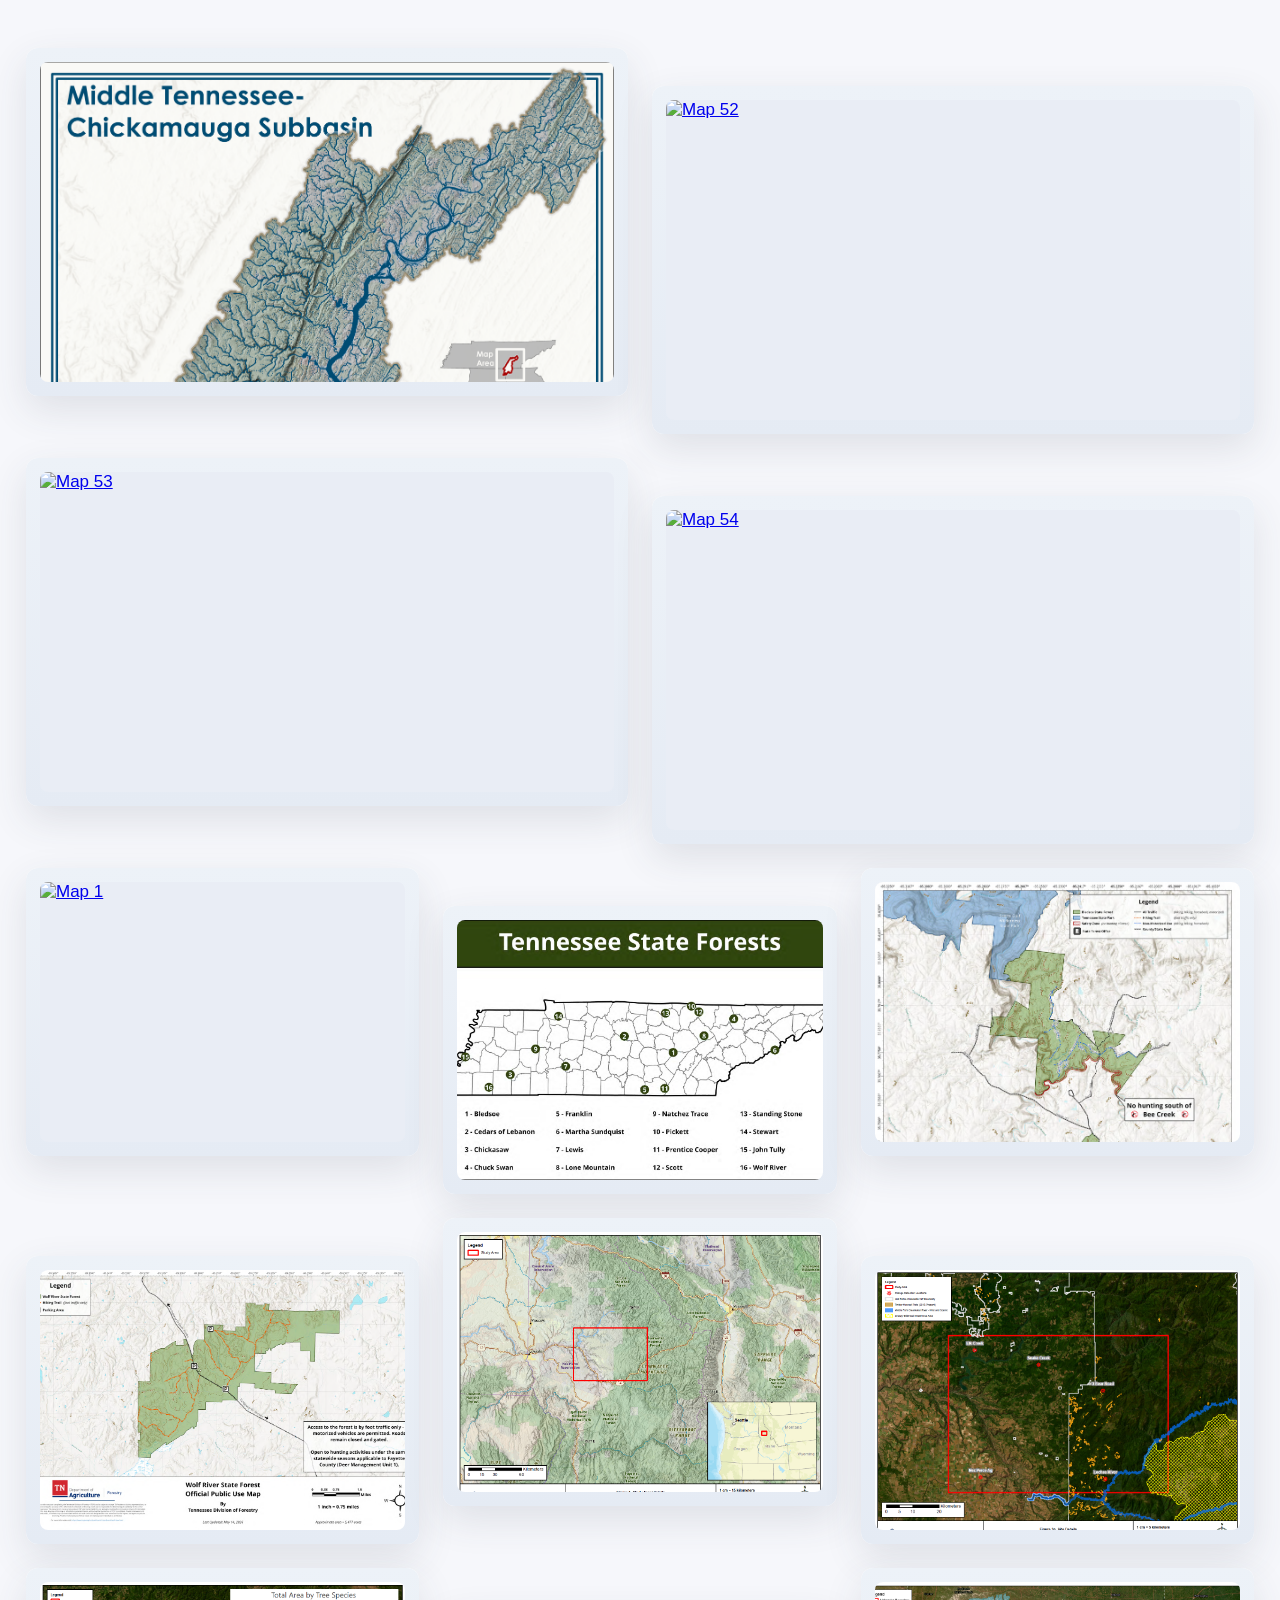
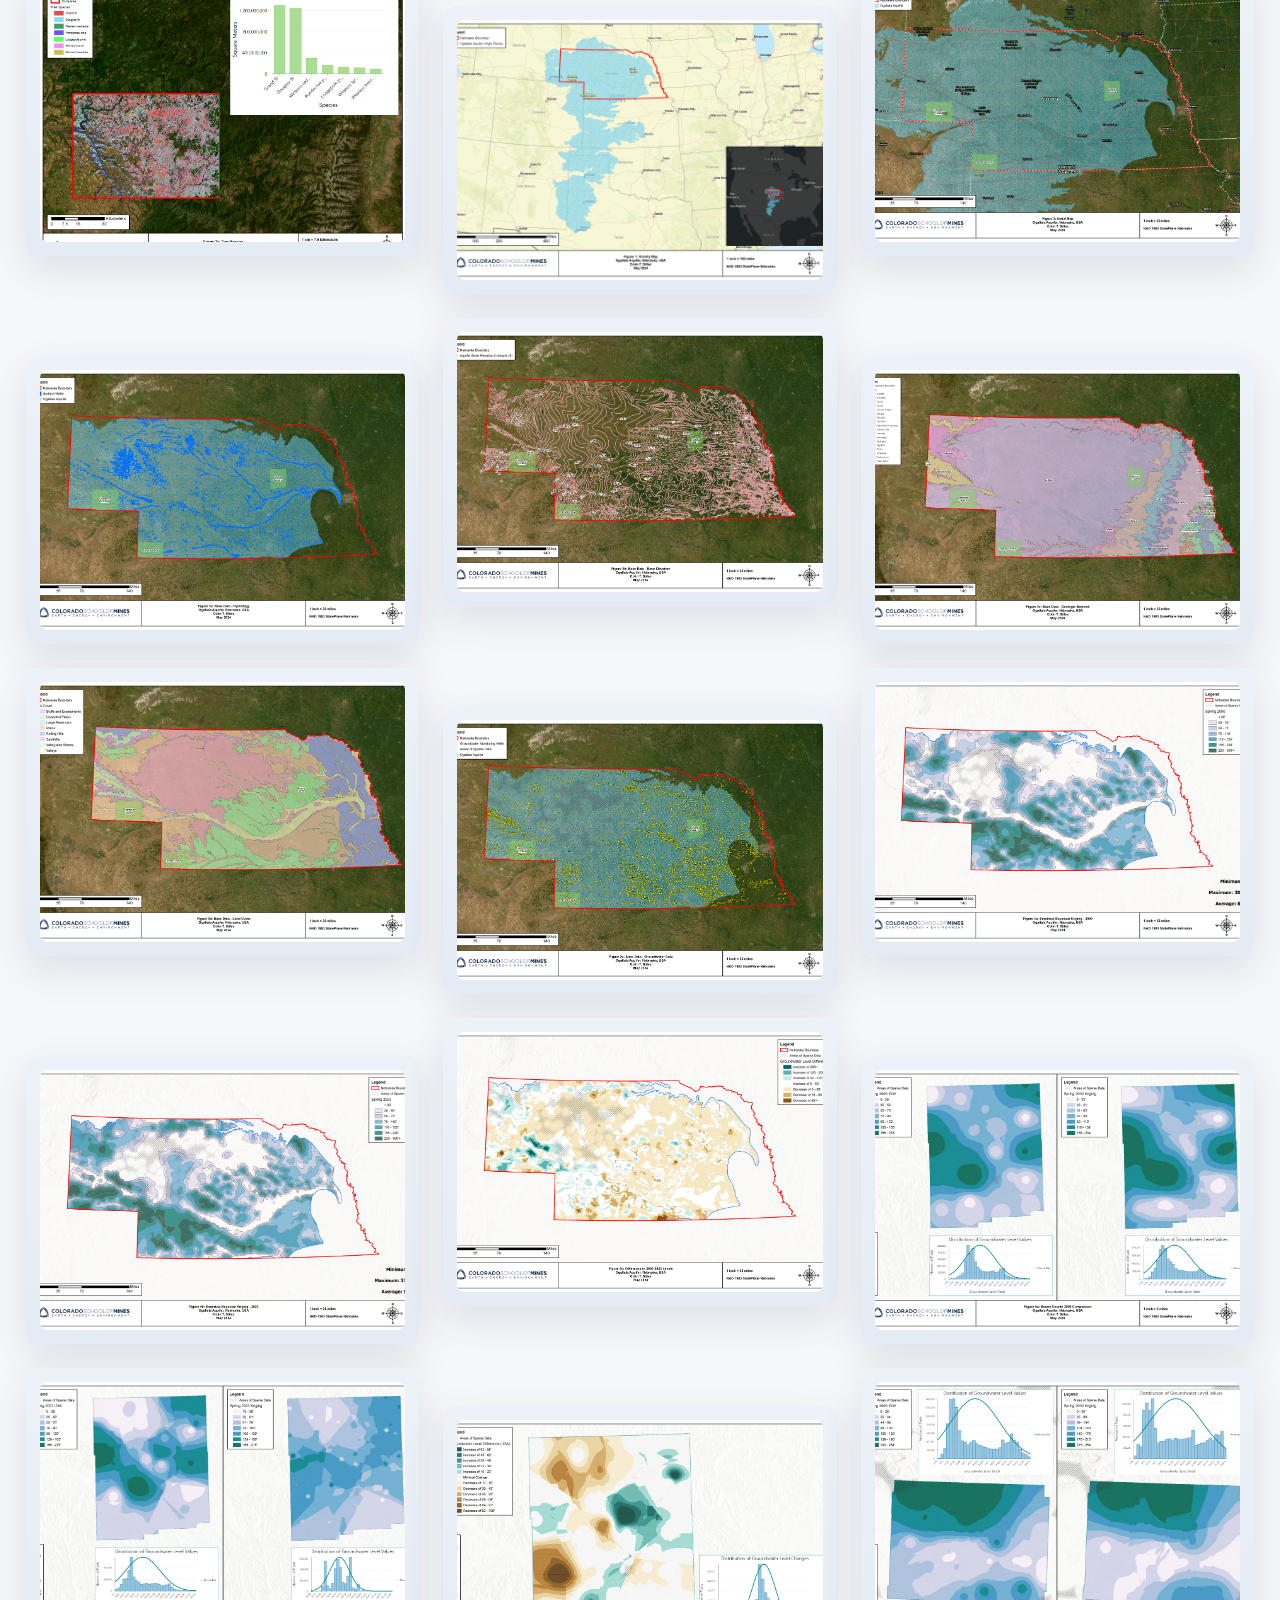
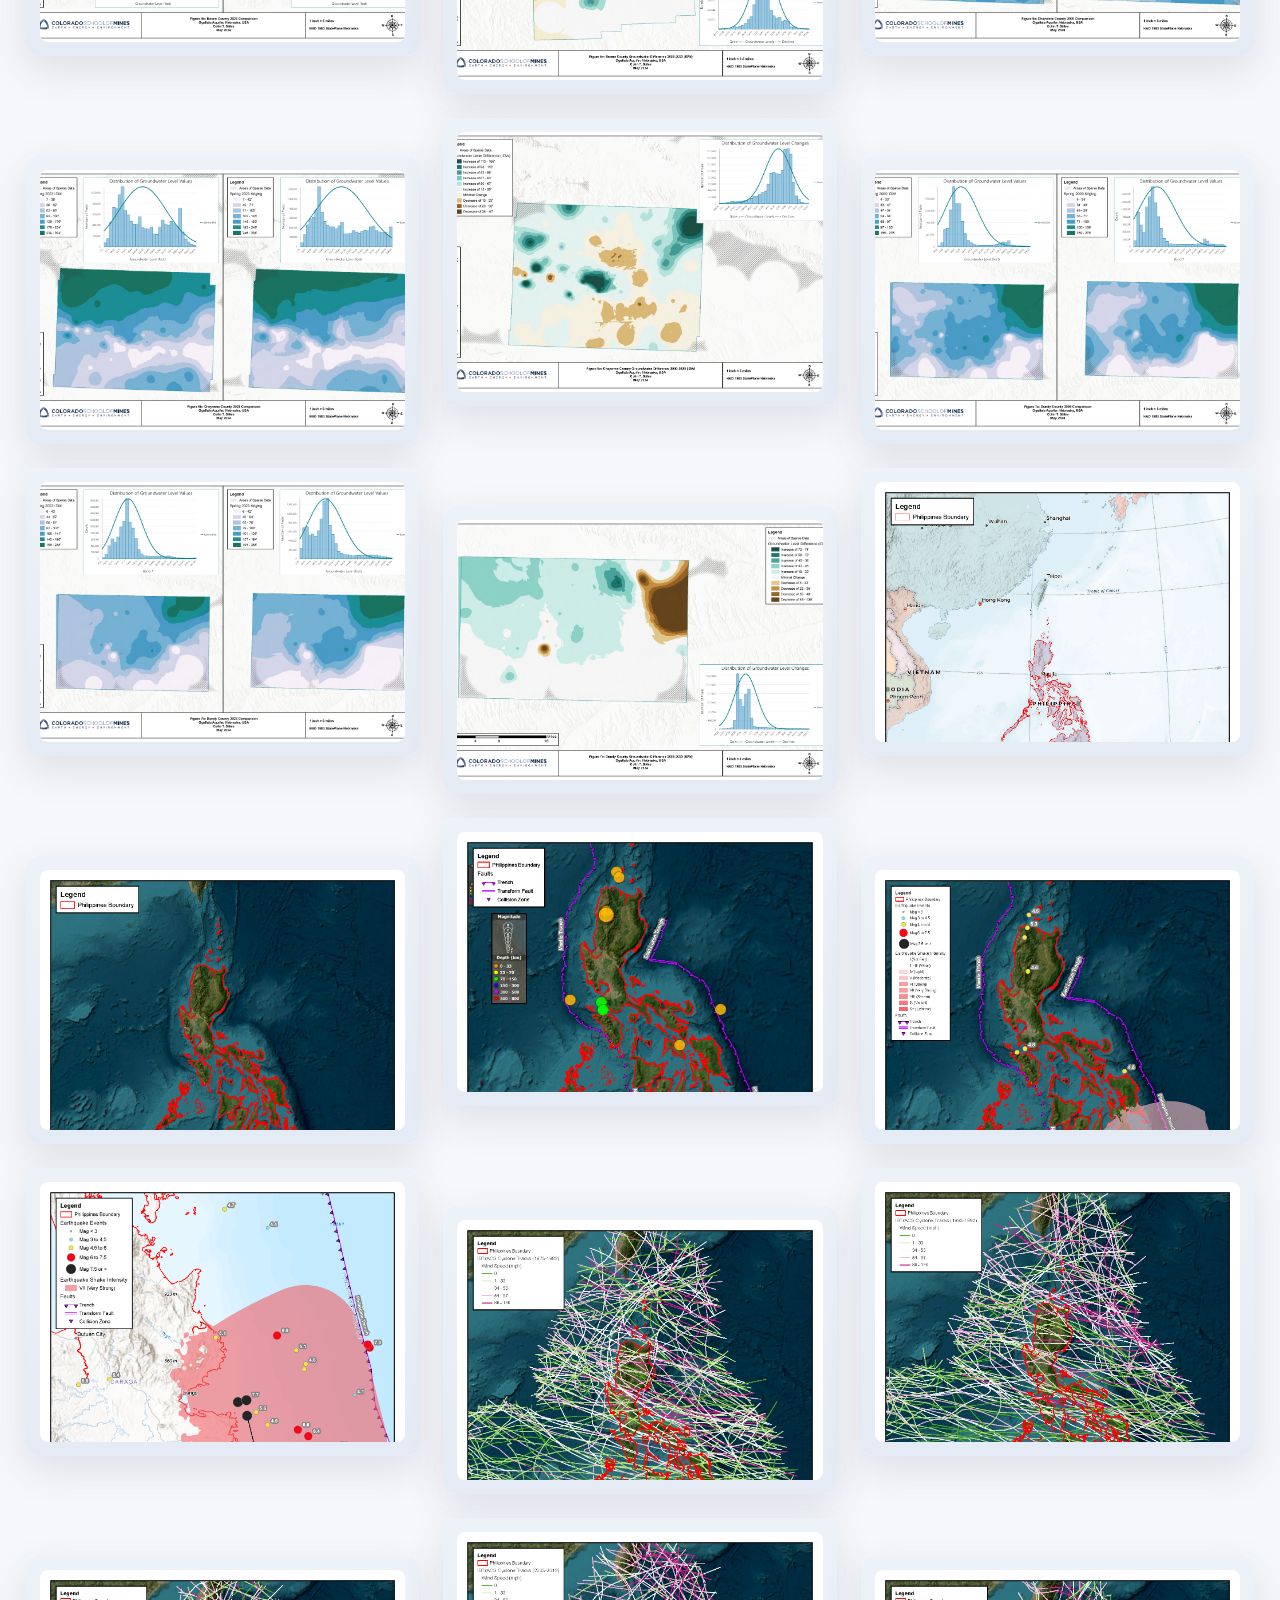
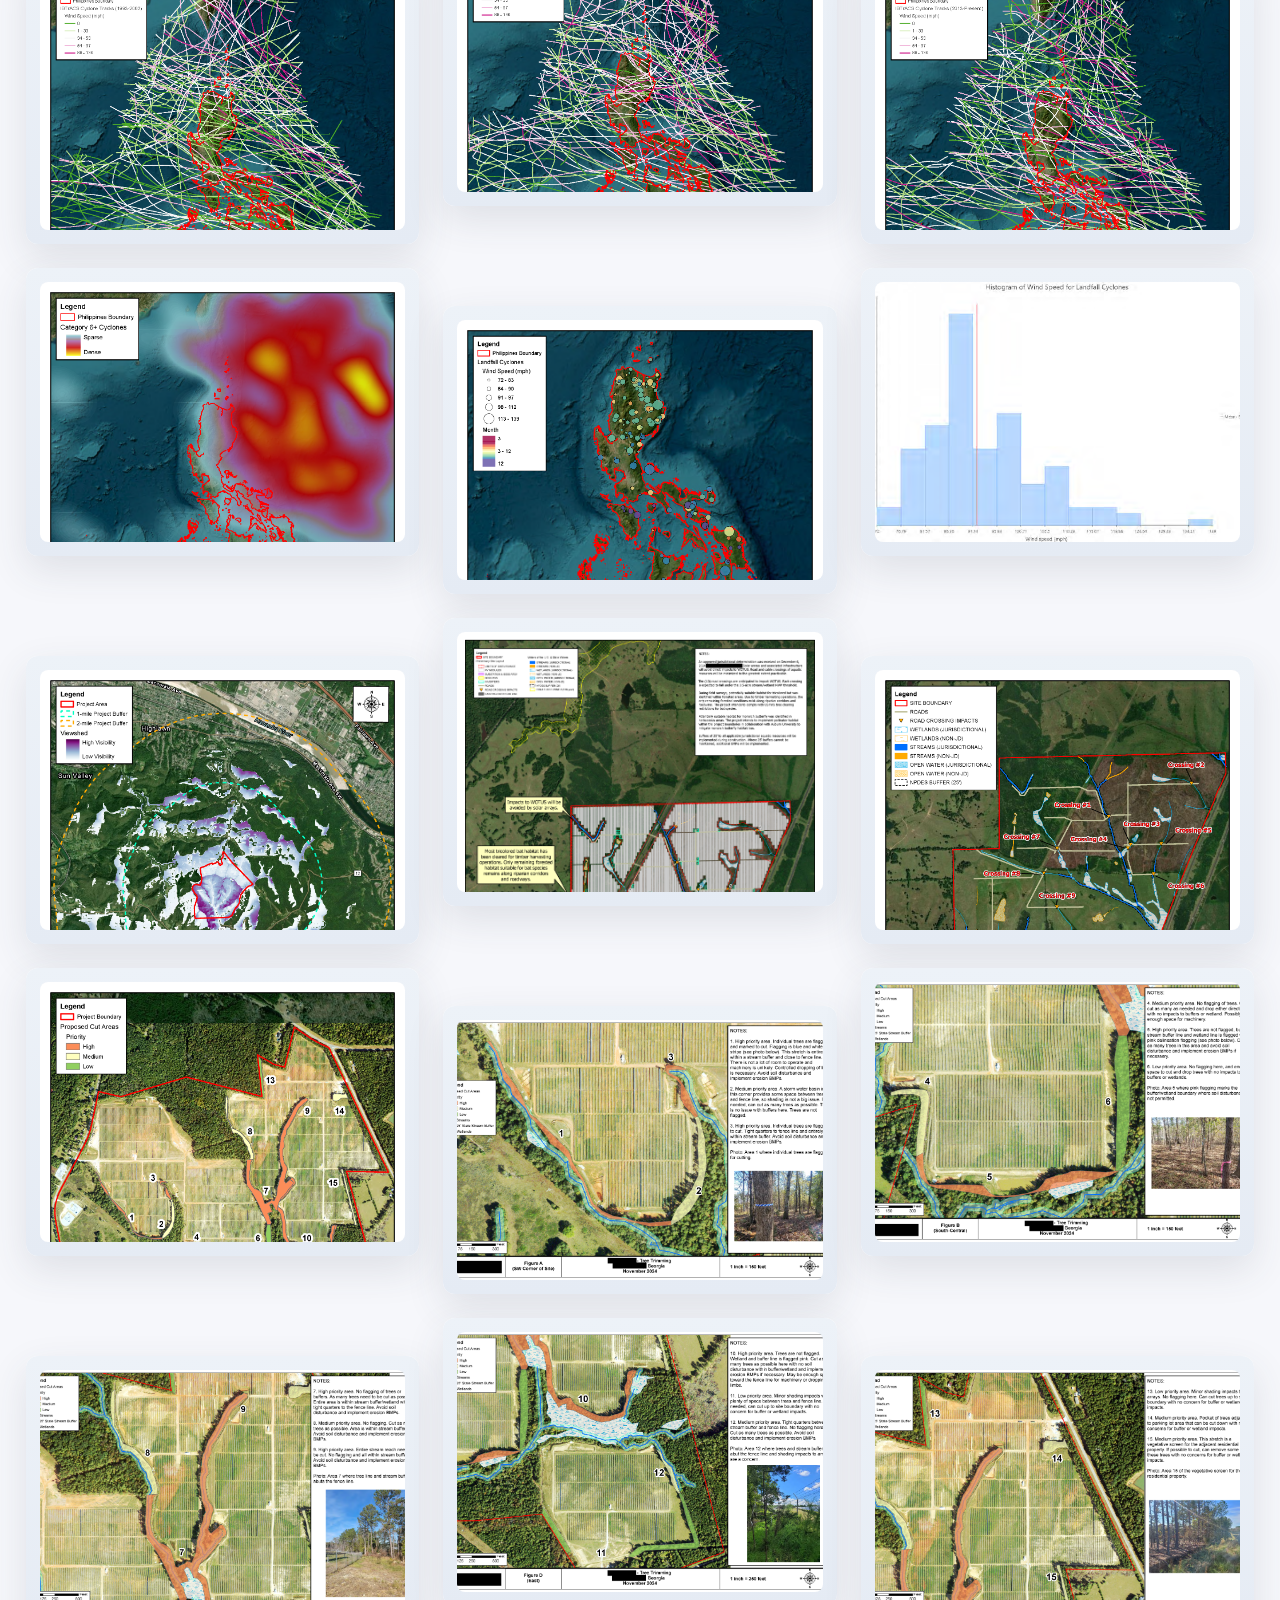
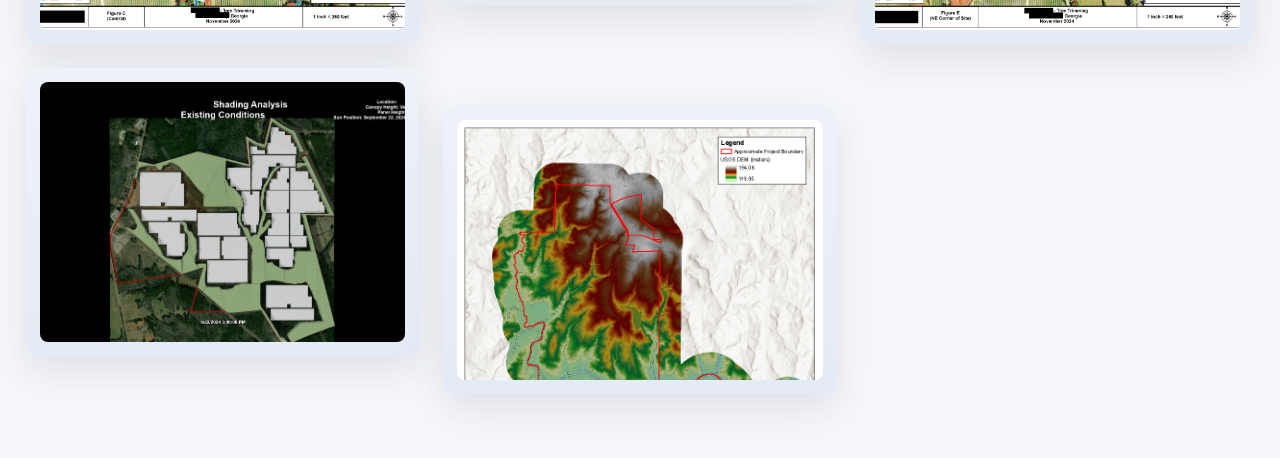
==== map-gallery.html @ 0ba3a95c "Reorganize images folder into subfolders and move documents to docs Group images into maps, projects" ====
<!DOCTYPE html>
<html lang="en">
<head>
    <meta charset="UTF-8">
    <meta name="viewport" content="width=device-width, initial-scale=1.0">
    <title>Map Gallery | Colin Stiles</title>
    <link rel="stylesheet" href="css/bootstrap.min.css">
    <link rel="stylesheet" href="css/styles.css">
    <style>
        body {
            background: #f6f7fb;
            color: #374054;
        }

        .gallery-shell {
            max-width: 1440px;
            margin: 0 auto;
            padding: 40px 18px 56px;
        }

        .gallery-grid {
            display: grid;
            grid-template-columns: repeat(12, minmax(0, 1fr));
            gap: 24px;
            align-items: start;
        }

        .gallery-item {
            grid-column: span 4;
        }

        .gallery-item--wide {
            grid-column: span 6;
        }

        .gallery-item--stagger {
            margin-top: 38px;
        }

        .gallery-card {
            background: #fff;
            border-radius: 12px;
            overflow: hidden;
            box-shadow: 0 14px 38px rgba(55, 64, 84, 0.12);
            transition: transform 0.2s ease, box-shadow 0.2s ease;
        }

        .gallery-card:hover {
            transform: translateY(-4px);
            box-shadow: 0 18px 44px rgba(55, 64, 84, 0.18);
        }

        .gallery-card a {
            display: block;
        }

        .gallery-frame {
            background: linear-gradient(180deg, #edf2f8 0%, #e5ebf4 100%);
            padding: 14px;
        }

        .gallery-frame img {
            display: block;
            width: 100%;
            height: 260px;
            object-fit: cover;
            object-position: center top;
            border-radius: 8px;
            background: #e9edf5;
        }

        .gallery-item--wide .gallery-frame img {
            height: 320px;
        }

        @media (max-width: 1199px) {
            .gallery-item,
            .gallery-item--wide {
                grid-column: span 6;
            }

            .gallery-item--stagger {
                margin-top: 24px;
            }
        }

        @media (max-width: 767px) {
            .gallery-shell {
                padding: 24px 14px 40px;
            }

            .gallery-grid {
                gap: 18px;
            }

            .gallery-item,
            .gallery-item--wide {
                grid-column: span 12;
            }

            .gallery-item--stagger {
                margin-top: 0;
            }

            .gallery-frame img,
            .gallery-item--wide .gallery-frame img {
                height: auto;
            }
        }
    </style>
</head>
<body>
    <main class="gallery-shell">
        <div class="gallery-grid">
            <article class="gallery-item gallery-item--wide">
                <div class="gallery-card">
                    <a href="images/maps/map51.png" target="_blank" rel="noopener noreferrer">
                        <div class="gallery-frame"><img src="images/maps/map51.png" alt="Map 51"></div>
                    </a>
                </div>
            </article>
            <article class="gallery-item gallery-item--wide gallery-item--stagger">
                <div class="gallery-card">
                    <a href="images/maps/map52.png" target="_blank" rel="noopener noreferrer">
                        <div class="gallery-frame"><img src="images/maps/map52.png" alt="Map 52"></div>
                    </a>
                </div>
            </article>
            <article class="gallery-item gallery-item--wide">
                <div class="gallery-card">
                    <a href="images/maps/map53.png" target="_blank" rel="noopener noreferrer">
                        <div class="gallery-frame"><img src="images/maps/map53.png" alt="Map 53"></div>
                    </a>
                </div>
            </article>
            <article class="gallery-item gallery-item--wide gallery-item--stagger">
                <div class="gallery-card">
                    <a href="images/maps/map54.png" target="_blank" rel="noopener noreferrer">
                        <div class="gallery-frame"><img src="images/maps/map54.png" alt="Map 54"></div>
                    </a>
                </div>
            </article>

            <article class="gallery-item">
                <div class="gallery-card"><a href="images/maps/map1.png" target="_blank" rel="noopener noreferrer"><div class="gallery-frame"><img src="images/maps/map1.png" alt="Map 1"></div></a></div>
            </article>
            <article class="gallery-item gallery-item--stagger">
                <div class="gallery-card"><a href="images/maps/map2.png" target="_blank" rel="noopener noreferrer"><div class="gallery-frame"><img src="images/maps/map2.png" alt="Map 2"></div></a></div>
            </article>
            <article class="gallery-item">
                <div class="gallery-card"><a href="images/maps/map3.png" target="_blank" rel="noopener noreferrer"><div class="gallery-frame"><img src="images/maps/map3.png" alt="Map 3"></div></a></div>
            </article>
            <article class="gallery-item gallery-item--stagger">
                <div class="gallery-card"><a href="images/maps/map4.png" target="_blank" rel="noopener noreferrer"><div class="gallery-frame"><img src="images/maps/map4.png" alt="Map 4"></div></a></div>
            </article>
            <article class="gallery-item">
                <div class="gallery-card"><a href="images/maps/map5.png" target="_blank" rel="noopener noreferrer"><div class="gallery-frame"><img src="images/maps/map5.png" alt="Map 5"></div></a></div>
            </article>
            <article class="gallery-item gallery-item--stagger">
                <div class="gallery-card"><a href="images/maps/map6.png" target="_blank" rel="noopener noreferrer"><div class="gallery-frame"><img src="images/maps/map6.png" alt="Map 6"></div></a></div>
            </article>
            <article class="gallery-item">
                <div class="gallery-card"><a href="images/maps/map7.png" target="_blank" rel="noopener noreferrer"><div class="gallery-frame"><img src="images/maps/map7.png" alt="Map 7"></div></a></div>
            </article>
            <article class="gallery-item gallery-item--stagger">
                <div class="gallery-card"><a href="images/maps/map8.png" target="_blank" rel="noopener noreferrer"><div class="gallery-frame"><img src="images/maps/map8.png" alt="Map 8"></div></a></div>
            </article>
            <article class="gallery-item">
                <div class="gallery-card"><a href="images/maps/map9.png" target="_blank" rel="noopener noreferrer"><div class="gallery-frame"><img src="images/maps/map9.png" alt="Map 9"></div></a></div>
            </article>
            <article class="gallery-item gallery-item--stagger">
                <div class="gallery-card"><a href="images/maps/map10.png" target="_blank" rel="noopener noreferrer"><div class="gallery-frame"><img src="images/maps/map10.png" alt="Map 10"></div></a></div>
            </article>
            <article class="gallery-item">
                <div class="gallery-card"><a href="images/maps/map11.png" target="_blank" rel="noopener noreferrer"><div class="gallery-frame"><img src="images/maps/map11.png" alt="Map 11"></div></a></div>
            </article>
            <article class="gallery-item gallery-item--stagger">
                <div class="gallery-card"><a href="images/maps/map12.png" target="_blank" rel="noopener noreferrer"><div class="gallery-frame"><img src="images/maps/map12.png" alt="Map 12"></div></a></div>
            </article>
            <article class="gallery-item">
                <div class="gallery-card"><a href="images/maps/map13.png" target="_blank" rel="noopener noreferrer"><div class="gallery-frame"><img src="images/maps/map13.png" alt="Map 13"></div></a></div>
            </article>
            <article class="gallery-item gallery-item--stagger">
                <div class="gallery-card"><a href="images/maps/map14.png" target="_blank" rel="noopener noreferrer"><div class="gallery-frame"><img src="images/maps/map14.png" alt="Map 14"></div></a></div>
            </article>
            <article class="gallery-item">
                <div class="gallery-card"><a href="images/maps/map15.png" target="_blank" rel="noopener noreferrer"><div class="gallery-frame"><img src="images/maps/map15.png" alt="Map 15"></div></a></div>
            </article>
            <article class="gallery-item gallery-item--stagger">
                <div class="gallery-card"><a href="images/maps/map16.png" target="_blank" rel="noopener noreferrer"><div class="gallery-frame"><img src="images/maps/map16.png" alt="Map 16"></div></a></div>
            </article>
            <article class="gallery-item">
                <div class="gallery-card"><a href="images/maps/map17.png" target="_blank" rel="noopener noreferrer"><div class="gallery-frame"><img src="images/maps/map17.png" alt="Map 17"></div></a></div>
            </article>
            <article class="gallery-item gallery-item--stagger">
                <div class="gallery-card"><a href="images/maps/map18.png" target="_blank" rel="noopener noreferrer"><div class="gallery-frame"><img src="images/maps/map18.png" alt="Map 18"></div></a></div>
            </article>
            <article class="gallery-item">
                <div class="gallery-card"><a href="images/maps/map19.png" target="_blank" rel="noopener noreferrer"><div class="gallery-frame"><img src="images/maps/map19.png" alt="Map 19"></div></a></div>
            </article>
            <article class="gallery-item gallery-item--stagger">
                <div class="gallery-card"><a href="images/maps/map20.png" target="_blank" rel="noopener noreferrer"><div class="gallery-frame"><img src="images/maps/map20.png" alt="Map 20"></div></a></div>
            </article>
            <article class="gallery-item">
                <div class="gallery-card"><a href="images/maps/map21.png" target="_blank" rel="noopener noreferrer"><div class="gallery-frame"><img src="images/maps/map21.png" alt="Map 21"></div></a></div>
            </article>
            <article class="gallery-item gallery-item--stagger">
                <div class="gallery-card"><a href="images/maps/map22.png" target="_blank" rel="noopener noreferrer"><div class="gallery-frame"><img src="images/maps/map22.png" alt="Map 22"></div></a></div>
            </article>
            <article class="gallery-item">
                <div class="gallery-card"><a href="images/maps/map23.png" target="_blank" rel="noopener noreferrer"><div class="gallery-frame"><img src="images/maps/map23.png" alt="Map 23"></div></a></div>
            </article>
            <article class="gallery-item gallery-item--stagger">
                <div class="gallery-card"><a href="images/maps/map24.png" target="_blank" rel="noopener noreferrer"><div class="gallery-frame"><img src="images/maps/map24.png" alt="Map 24"></div></a></div>
            </article>
            <article class="gallery-item">
                <div class="gallery-card"><a href="images/maps/map25.png" target="_blank" rel="noopener noreferrer"><div class="gallery-frame"><img src="images/maps/map25.png" alt="Map 25"></div></a></div>
            </article>
            <article class="gallery-item gallery-item--stagger">
                <div class="gallery-card"><a href="images/maps/map26.png" target="_blank" rel="noopener noreferrer"><div class="gallery-frame"><img src="images/maps/map26.png" alt="Map 26"></div></a></div>
            </article>
            <article class="gallery-item">
                <div class="gallery-card"><a href="images/maps/map27.png" target="_blank" rel="noopener noreferrer"><div class="gallery-frame"><img src="images/maps/map27.png" alt="Map 27"></div></a></div>
            </article>
            <article class="gallery-item gallery-item--stagger">
                <div class="gallery-card"><a href="images/maps/map28.png" target="_blank" rel="noopener noreferrer"><div class="gallery-frame"><img src="images/maps/map28.png" alt="Map 28"></div></a></div>
            </article>
            <article class="gallery-item">
                <div class="gallery-card"><a href="images/maps/map29.png" target="_blank" rel="noopener noreferrer"><div class="gallery-frame"><img src="images/maps/map29.png" alt="Map 29"></div></a></div>
            </article>
            <article class="gallery-item gallery-item--stagger">
                <div class="gallery-card"><a href="images/maps/map30.png" target="_blank" rel="noopener noreferrer"><div class="gallery-frame"><img src="images/maps/map30.png" alt="Map 30"></div></a></div>
            </article>
            <article class="gallery-item">
                <div class="gallery-card"><a href="images/maps/map31.png" target="_blank" rel="noopener noreferrer"><div class="gallery-frame"><img src="images/maps/map31.png" alt="Map 31"></div></a></div>
            </article>
            <article class="gallery-item gallery-item--stagger">
                <div class="gallery-card"><a href="images/maps/map32.png" target="_blank" rel="noopener noreferrer"><div class="gallery-frame"><img src="images/maps/map32.png" alt="Map 32"></div></a></div>
            </article>
            <article class="gallery-item">
                <div class="gallery-card"><a href="images/maps/map33.png" target="_blank" rel="noopener noreferrer"><div class="gallery-frame"><img src="images/maps/map33.png" alt="Map 33"></div></a></div>
            </article>
            <article class="gallery-item gallery-item--stagger">
                <div class="gallery-card"><a href="images/maps/map34.png" target="_blank" rel="noopener noreferrer"><div class="gallery-frame"><img src="images/maps/map34.png" alt="Map 34"></div></a></div>
            </article>
            <article class="gallery-item">
                <div class="gallery-card"><a href="images/maps/map35.png" target="_blank" rel="noopener noreferrer"><div class="gallery-frame"><img src="images/maps/map35.png" alt="Map 35"></div></a></div>
            </article>
            <article class="gallery-item gallery-item--stagger">
                <div class="gallery-card"><a href="images/maps/map36.png" target="_blank" rel="noopener noreferrer"><div class="gallery-frame"><img src="images/maps/map36.png" alt="Map 36"></div></a></div>
            </article>
            <article class="gallery-item">
                <div class="gallery-card"><a href="images/maps/map37.png" target="_blank" rel="noopener noreferrer"><div class="gallery-frame"><img src="images/maps/map37.png" alt="Map 37"></div></a></div>
            </article>
            <article class="gallery-item gallery-item--stagger">
                <div class="gallery-card"><a href="images/maps/map38.png" target="_blank" rel="noopener noreferrer"><div class="gallery-frame"><img src="images/maps/map38.png" alt="Map 38"></div></a></div>
            </article>
            <article class="gallery-item">
                <div class="gallery-card"><a href="images/maps/map39.png" target="_blank" rel="noopener noreferrer"><div class="gallery-frame"><img src="images/maps/map39.png" alt="Map 39"></div></a></div>
            </article>
            <article class="gallery-item gallery-item--stagger">
                <div class="gallery-card"><a href="images/maps/map40.png" target="_blank" rel="noopener noreferrer"><div class="gallery-frame"><img src="images/maps/map40.png" alt="Map 40"></div></a></div>
            </article>
            <article class="gallery-item">
                <div class="gallery-card"><a href="images/maps/map41.png" target="_blank" rel="noopener noreferrer"><div class="gallery-frame"><img src="images/maps/map41.png" alt="Map 41"></div></a></div>
            </article>
            <article class="gallery-item gallery-item--stagger">
                <div class="gallery-card"><a href="images/maps/map42.png" target="_blank" rel="noopener noreferrer"><div class="gallery-frame"><img src="images/maps/map42.png" alt="Map 42"></div></a></div>
            </article>
            <article class="gallery-item">
                <div class="gallery-card"><a href="images/maps/map43.png" target="_blank" rel="noopener noreferrer"><div class="gallery-frame"><img src="images/maps/map43.png" alt="Map 43"></div></a></div>
            </article>
            <article class="gallery-item gallery-item--stagger">
                <div class="gallery-card"><a href="images/maps/map44.png" target="_blank" rel="noopener noreferrer"><div class="gallery-frame"><img src="images/maps/map44.png" alt="Map 44"></div></a></div>
            </article>
            <article class="gallery-item">
                <div class="gallery-card"><a href="images/maps/map45.png" target="_blank" rel="noopener noreferrer"><div class="gallery-frame"><img src="images/maps/map45.png" alt="Map 45"></div></a></div>
            </article>
            <article class="gallery-item gallery-item--stagger">
                <div class="gallery-card"><a href="images/maps/map46.png" target="_blank" rel="noopener noreferrer"><div class="gallery-frame"><img src="images/maps/map46.png" alt="Map 46"></div></a></div>
            </article>
            <article class="gallery-item">
                <div class="gallery-card"><a href="images/maps/map47.png" target="_blank" rel="noopener noreferrer"><div class="gallery-frame"><img src="images/maps/map47.png" alt="Map 47"></div></a></div>
            </article>
            <article class="gallery-item gallery-item--stagger">
                <div class="gallery-card"><a href="images/maps/map48.png" target="_blank" rel="noopener noreferrer"><div class="gallery-frame"><img src="images/maps/map48.png" alt="Map 48"></div></a></div>
            </article>
            <article class="gallery-item">
                <div class="gallery-card"><a href="images/maps/map49.png" target="_blank" rel="noopener noreferrer"><div class="gallery-frame"><img src="images/maps/map49.png" alt="Map 49"></div></a></div>
            </article>
            <article class="gallery-item gallery-item--stagger">
                <div class="gallery-card"><a href="images/maps/map50.png" target="_blank" rel="noopener noreferrer"><div class="gallery-frame"><img src="images/maps/map50.png" alt="Map 50"></div></a></div>
            </article>
        </div>
    </main>

    <script src="js/scripts.js"></script>
</body>
</html>
---- css/styles.css ----
/*!
    Title: GIS Portfolio
    Version: 1.5
    Last Change: 07/010/2026
    Author: Colin T. Stiles
    Repo: https://github.com/colinstiles/cts-portfolio

    Description: This file contains all the styles associated with the page
    that don't come from third party libraries. This file gets compiled using
    Gulp and send to the /css folder which is then loaded on the page.
*/

:root {
    /* Colors */
    --primary-color: #556B2F; /* Dark Olive Green */
    --primary-color-rgb: 85, 107, 47;
    --secondary-color: #8B4513; /* Saddle Brown */
    --text-color-dark: #4B3A26; /* Dark Brown */
    --text-color-light: #F5F5DC; /* Beige */
    --text-color-light-rgb: 245, 245, 220;
    --background-light: #FCFBF4; /* Very Light Cream */
    --background-dark: #EAE7DC; /* Light Tan */
    --background-dark-rgb: 234, 231, 220;
    --border-color: #D2B48C; /* Tan */

    /* Fonts */
    --font-family-base: 'Lato', sans-serif;
    --font-size-base: 17px;
    --font-size-small: 0.9em;
    --font-size-xsmall: 0.8em;
    --font-weight-light: 300;
    --font-weight-normal: 500;
    --font-weight-bold: 900;
}

body {
    font-family: var(--font-family-base);
    font-size: var(--font-size-base);
}

body.active {
    overflow: hidden;
    z-index: -1;
}

.no-js #experience-timeline>div {
    background: var(--background-light);
    padding: 10px;
    margin-bottom: 10px;
    border: 1px solid var(--border-color);
}

.no-js #experience-timeline>div h3 {
    font-size: 1.5em; /* Consider a variable like var(--font-size-h3) */
    font-weight: var(--font-weight-light);
    color: var(--primary-color);
    display: inline-block;
    margin: 0;
}

.no-js #experience-timeline>div h4 {
    font-size: 1.2em; /* Consider a variable like var(--font-size-h4) */
    font-weight: var(--font-weight-light);
    color: var(--primary-color);
    margin: 0 0 15px 0;
}

.no-js #experience-timeline>div p {
    color: var(--text-color-dark);
    font-size: var(--font-size-small);
    margin: 0;
}

.no-js #experience-timeline:before,
.no-js #experience-timeline:after {
    content: none;
}

/*
========================================
Header
========================================
*/

header {
    position: absolute;
    top: 0;
    left: 0;
    right: 0;
    text-align: center;
    z-index: 10;
    animation-name: dropHeader;
    animation-iteration-count: 1;
    animation-timing-function: ease;
    animation-duration: 0.75s;
    background: transparent; /* This is acceptable, but could be a variable if needed */
}

header ul {
    display: inline-block;
    background: rgba(var(--text-color-light-rgb), 0.75);
    text-align: center;
    padding: 10px;
    margin: 0;
    border-bottom-right-radius: 4px;
    border-bottom-left-radius: 4px;
    border-radius: 4px;
}

header .social-link a {
    padding: 10px 12px;
    font-size: 1.2em;
}

header li {
    display: inline-block;
}

header a {
    display: block;
    color: var(--primary-color);
    padding: 10px;
}

header a:hover {
    color: var(--text-color-light);
    text-decoration: none;
    background: var(--primary-color);
    border-radius: 4px;
}

header a:focus {
    color: var(--primary-color);
    text-decoration: none;
}

header.active {
    display: block;
}

header.sticky {
    position: fixed;
    z-index: 999;
}

#menu.active {
    display: block;
}

#mobile-menu-open {
    display: none;
    cursor: pointer;
    position: fixed;
    right: 15px;
    top: 10px;
    color: var(--primary-color);
    font-size: 1.5em;
    z-index: 20;
    padding: 0 7px;
    border-radius: 4px;
    background: var(--background-light);
}

#mobile-menu-close {
    display: none;
    text-align: right;
    width: 100%;
    background: var(--background-light);
    font-size: 1.5em;
    padding-right: 15px;
    padding-top: 10px;
    cursor: pointer;
    color: var(--primary-color);
}

#mobile-menu-close span {
    font-size: 0.5em;
    text-transform: uppercase;
}

#mobile-menu-close i {
    vertical-align: middle;
}

#lead {
    position: relative;
    height: 100vh;
    min-height: 500px;
    max-height: 1080px;
    background: url(../images/site/lead-bg.jpg);
    background-size: cover;
    padding: 15px;
    border-bottom: 1px solid var(--secondary-color);
    overflow: hidden;
}

#lead-content {
    position: absolute;
    z-index: 10;
    top: 50%;
    left: 50%;
    transform: translate(-50%, -50%);
    text-align: center;
}

#lead-content h1,
#lead-content h2 {
    margin: 0;
}

#lead-content h1 {
    color: var(--primary-color);
    font-weight: var(--font-weight-bold);
    font-size: 5em;
    text-transform: uppercase;
    letter-spacing: 0.05em;
    line-height: 0.9em;
    text-shadow:
    -2px -2px 0 var(--text-color-light),
    2px -2px 0 var(--text-color-light),
    -2px 2px 0 var(--text-color-light),
    2px 2px 0 var(--text-color-light);
}

#lead-content h2 {
    color: var(--primary-color);
    font-weight: var(--font-weight-normal);
    font-size: 2.25em;
    margin-bottom: 15px;
    text-shadow:
    -2px -2px 0 var(--text-color-light),
    2px -2px 0 var(--text-color-light),
    -2px 2px 0 var(--text-color-light),
    2px 2px 0 var(--text-color-light);
}

#lead-content .btn-resume {
    display: inline-block;
    padding: 10px 20px;
    margin-top: 20px;
    font-weight: var(--font-weight-bold);
    text-transform: uppercase;
    color: var(--primary-color);
    background: rgba(var(--text-color-light-rgb), 0.75);
    border: 1px solid var(--primary-color);
    border-radius: 4px;
    transition: all 0.3s ease;
}

#lead-content .btn-resume:hover {
    background: var(--primary-color);
    color: var(--text-color-light);
    text-decoration: none;
}

#lead-overlay {
    position: absolute;
    height: 100%;
    width: 100%;
    top: 0;
    right: 0;
    bottom: 0;
    left: 0;
    background: transparent; /* This is acceptable, but could be a variable if needed */
    z-index: 1;
}

#lead-down {
    position: absolute;
    left: 0;
    right: 0;
    width: 100%;
    text-align: center;
    z-index: 10;
    bottom: 15px;
    color: var(--primary-color);
}

#lead-down span {
    cursor: pointer;
    display: block;
    margin: 0 auto;
    width: 35px;
    height: 35px;
    border-radius: 50%;
    border: 3px solid var(--primary-color);
    text-align: center;
}

#lead-down i {
    animation: pulsate 1.5s ease;
    animation-iteration-count: infinite;
    padding-top: 5px;
}

@keyframes dropHeader {
    0% {
        transform: translateY(-100%);
    }

    100% {
        transform: translateY(0);
    }
}

/*
========================================
About
========================================
*/

#about {
    padding: 50px 15px;
    border-bottom: 1px solid var(--secondary-color);
    background: var(--background-light);
}

.about-me-img {
    border-radius: 4px;
    max-width: 300px;
    margin: 20px auto;
    display: block;
    border: 1px solid var(--secondary-color);
}

#about .heading {
    text-align: center;
    width: 100%;
}

@keyframes pulsate {
    0% {
        transform: scale(1, 1);
    }

    50% {
        transform: scale(1.2, 1.2);
    }

    100% {
        transform: scale(1, 1);
    }
}

#about h2 {
    color: var(--primary-color);
}

#about p {
    color: var(--text-color-dark);
    margin: 0;
}

/*
========================================
Experience
========================================
*/

#experience {
    padding: 50px 15px;
    text-align: center;
    background: var(--background-dark);
    border-bottom: 1px solid var(--secondary-color);
    background: var(--background-dark);
    border-bottom: 1px solid var(--secondary-color);
}

#experience h2 {
    color: var(--primary-color);
}

#experience-timeline {
    margin: 30px auto 0 auto;
    position: relative;
    max-width: 1000px;
}

#experience-timeline:before {
    position: absolute;
    content: '';
    top: 0;
    bottom: 0;
    left: 303px;
    right: auto;
    height: 100%;
    width: 3px;
    background: var(--primary-color);
    z-index: 0;
}

#experience-timeline:after {
    position: absolute;
    content: '';
    width: 3px;
    height: 40px;
    background: var(--primary-color);
    background: linear-gradient(to bottom, var(--primary-color), rgba(var(--primary-color-rgb), 0));
    top: 100%;
    left: 303px;
}

.vtimeline-content {
    margin-left: 350px;
    background: var(--background-light);
    border: 1px solid var(--secondary-color);
    padding: 15px;
    border-radius: 3px;
    text-align: left;
}

.vtimeline-content h3 {
    font-size: 1.5em; /* Consider a variable like var(--font-size-h3) */
    font-weight: var(--font-weight-light);
    color: var(--primary-color);
    display: inline-block;
    margin: 0;
}

.vtimeline-content h4 {
    font-size: 1.2em; /* Consider a variable like var(--font-size-h4) */
    font-weight: var(--font-weight-light);
    color: var(--text-color-dark);
    margin: 0 0 15px 0;
}

.vtimeline-content p {
    color: var(--text-color-dark);
    font-size: var(--font-size-small);
    margin: 0;
}

.vtimeline-point {
    position: relative;
    display: block;
    vertical-align: top;
    margin-bottom: 30px;
}

.vtimeline-icon {
    position: relative;
    color: var(--text-color-light);
    width: 50px;
    height: 50px;
    background: var(--primary-color);
    border-radius: 50%;
    float: left;
    z-index: 99;
    margin-left: 280px;
}

.vtimeline-icon i {
    display: block;
    font-size: 2em;
    margin-top: 10px;
}

.vtimeline-date {
    width: 260px;
    text-align: right;
    position: absolute;
    left: 0;
    top: 10px;
    font-weight: var(--font-weight-light);
    color: var(--primary-color);
}

/*
========================================
Education
========================================
*/

#education {
    padding: 50px 15px 20px 15px; /* Consider a variable for section padding */
    border-bottom: 1px solid var(--secondary-color);
    text-align: center;
    background: var(--background-light);
}

#education h2 {
    color: var(--primary-color);
    margin-bottom: 50px;
}

.education-block {
    max-width: 700px;
    margin: 0 auto 30px auto;
    padding: 15px;
    border: 1px solid var(--secondary-color);
    text-align: left;
}

.education-block h3 {
    font-weight: var(--font-weight-normal);
    float: left;
    margin: 0;
    color: var(--primary-color);
}

.education-block span {
    color: var(--text-color-dark);
    float: right;
}

.education-block h4 {
    color: var(--text-color-dark);
    clear: both;
    font-weight: var(--font-weight-normal);
    margin: 0 0 15px 0;
}

.education-block p,
.education-block ul {
    margin: 0;
    color: var(--text-color-dark);
    font-size: var(--font-size-small);
}

.education-block ul {
    padding: 0 0 0 15px;
}

/*
========================================
Projects
========================================
*/

#projects {
    padding: 50px 15px;
    border-bottom: 1px solid var(--secondary-color);
    background: var(--background-dark);
    text-align: center;
}

#projects h2 {
    color: var(--primary-color);
    margin-bottom: 50px;
}

.project-grid {
    display: grid;
    grid-template-columns: repeat(auto-fill, minmax(300px, 1fr));
    gap: 30px;
    margin-top: 20px;
}

.project {
    position: relative;
    overflow: hidden;
    background: var(--background-light);
    border-radius: 4px;
    box-shadow: 0 4px 8px rgba(var(--primary-color-rgb), 0.1);
    transition: transform 0.3s ease, box-shadow 0.3s ease;
}

.project:hover {
    transform: translateY(-5px);
    box-shadow: 0 6px 12px rgba(var(--primary-color-rgb), 0.2);
}

.project-image {
    float: left;
    width: 100%;
    height: 200px;
    overflow: hidden;
}

.project-image img {
    width: 100%;
    height: 100%;
    object-fit: cover;
    display: block;
}

.project-info {
    padding: 15px;
    text-align: left;
    display: flex;
    flex-direction: column;
    justify-content: space-between;
    height: calc(100% - 200px);
}

.project-info h3 {
    font-size: 1.5em; /* Consider a variable like var(--font-size-h3) */
    font-weight: var(--font-weight-light);
    color: var(--primary-color);
    margin: 0 0 15px 0;
}

.project-info p {
    color: var(--text-color-dark);
    margin: 0 0 15px 0; /* Consider a variable for margin-bottom on paragraphs */
    font-size: var(--font-size-small);
}

.project-info a {
    display: inline-block;
    padding: 10px 15px;
    background-color: var(--primary-color);
    color: var(--text-color-light);
    text-decoration: none;
    text-align: center;
    margin-top: auto;
    border-radius: 4px;
    transition: background-color 0.3s ease;
    font-size: var(--font-size-small);
}

.project-info a:hover {
    background-color: var(--background-light);
    color: var(--primary-color);
    border: 1px solid var(--primary-color);
}

.project.gallery {
    width: 100%;
}

.project.gallery .project-info{
    margin: 0;
    padding: 15px;
    height: auto;
}

.project.gallery .gallery-item {
    display: grid;
    grid-template-columns: repeat(auto-fill, minmax(200px, 1fr));
    gap: 10px;
    margin-top: 10px;
}

.project.gallery .gallery-item img {
    width: 100%;
    border-radius: 4px;
    aspect-ratio: 1;
    object-fit: cover;
}

.project.gallery .gallery-item p{
    font-size: var(--font-size-xsmall);
    color: var(--text-color-dark);
    text-align: center;
}

@media (max-width: 768px) {
    .project-image {
        height: 150px;
    }
    .project-info {
        padding: 10px;
        height: auto;
    }
    .project-info h3{
        font-size: 1em;
    }
}

.no-image .project-info {
    position: relative;
    margin: 0;
    padding: 30px 15px;
    transform: none;
}

#more-projects {
    display: none;
}

/*
========================================
Affiliations
========================================
*/

#affiliations {
    padding: 50px 15px;
    text-align: center;
    border-bottom: 1px solid var(--secondary-color);
    background: var(--background-light);
}

#affiliations h2 {
    color: var(--primary-color);
    margin-bottom: 50px;
}

.affiliation-list {
    display: flex;
    flex-wrap: wrap;
    justify-content: center;
    gap: 30px;
    max-width: 1000px;
    margin: 0 auto;
}

.affiliation-item {
    background: var(--text-color-dark);
    border-radius: 4px;
    width: 220px;
    transition: transform 0.3s ease, box-shadow 0.3s ease;
}

.affiliation-item:hover {
    transform: translateY(-5px);
    box-shadow: 0 6px 12px rgba(0, 0, 0, 0.2);
}

.affiliation-item a {
    display: flex;
    flex-direction: column;
    align-items: center;
    padding: 20px;
    text-decoration: none;
    color: var(--text-color-light);
    height: 100%;
    font-weight: var(--font-weight-normal);
    font-size: 1.2em;
}

.affiliation-item img {
    height: 80px;
    margin-bottom: 15px;
    max-width: 100%;
    object-fit: contain;
}

/*
========================================
Skills
========================================
*/

#skills {
    padding: 50px 15px;
    text-align: center;
    background: var(--background-dark);
}

#skills h2 {
    color: var(--primary-color);
    margin-bottom: 50px;
}

#skills ul {
    display: block;
    margin: 0 auto;
    padding: 0; /* Consider a variable for padding on skills list */
    max-width: 800px;
}

#skills li {
    display: inline-block;
    margin: 7px;
    padding: 5px 10px;
    color: var(--primary-color);
    background: var(--background-light);
    list-style: none;
    cursor: default;
    font-size: 1.2em;
}

/*
========================================
Contact
========================================
*/

#contact {
    padding: 50px 15px;
    background: var(--secondary-color);
    text-align: center;
}

#contact h2 {
    margin: 0 0 15px 0; /* Consider a variable for margin-bottom on headings */
    color: var(--text-color-light);
    font-weight: var(--font-weight-normal);
}

#contact p  {
    color: var(--text-color-light);
    margin: 0 0 15px 0; /* Consider a variable for margin-bottom on paragraphs */
    font-size: var(--font-size-normal);
}

#contact a {
    color: var(--text-color-light);
    margin: 0 0 15px 0; /* Consider a variable for margin-bottom on links */
    font-size: var(--font-size-normal);
    font-weight: var(--font-weight-bold);
}

/*
========================================
Optional Section
========================================
*/

.optional-section {
    padding: 50px 15px;
    text-align: center; /* Consider a variable for section padding */
    border-top: 1px solid var(--secondary-color);
}

.optional-section h2 {
    color: var(--primary-color);
}

.optional-section-block {
    max-width: 700px;
    margin: 0 auto 30px auto;
    padding: 15px;
    border: 1px solid var(--secondary-color);
    background: var(--background-light);
    text-align: left;
}

.optional-section-block h3 {
    font-weight: var(--font-weight-normal);
    margin: 0 0 15px 0; /* Consider a variable for margin-bottom on headings */
    color: var(--primary-color);
}

.optional-section-block h4 {
    color: var(--text-color-dark);
    clear: both;
    font-weight: var(--font-weight-normal);
    margin: 0 0 15px 0; /* Consider a variable for margin-bottom on headings */
}

.optional-section-block p,
.optional-section-block ul {
    margin: 0 0 15px 0; /* Consider a variable for margin-bottom on paragraphs */
    color: var(--text-color-dark);
    font-size: var(--font-size-small);
}

.optional-section-block ul {
    padding: 0 0 0 15px;
}

/*
========================================
Footer
========================================
*/

footer {
    padding: 50px 0;
}

.copyright {
    padding-top: 20px;
}

.copyright p {
    margin: 0; /* Consider a variable for margin-bottom on paragraphs */
    color: var(--text-color-dark);
}

#to-top {
    cursor: pointer;
    display: block;
    margin: 15px auto 0 auto;
    width: 35px;
    height: 35px;
    border-radius: 50%;
    border: 3px solid var(--primary-color) !important;
    text-align: center;
}

#to-top i {
    animation: pulsate 1.5s ease;
    animation-iteration-count: infinite;
    color: var(--primary-color);
    padding-bottom: 5px;
}

.social {
    text-align: right;
}

.social ul {
    margin: 5px 0 0 0; /* Consider a variable for margin-top on social icons */
    padding: 2px; /* Consider a variable for padding on social icons */
}

.social li {
    display: inline-block;
    position: relative;
    font-size: 1.25em;
    list-style: none;
    margin: 0 5px;
}

.social .social-label {
    visibility: hidden;
    opacity: 0;
    background-color: var(--text-color-dark);
    color: var(--text-color-light);
    text-align: center;
    border-radius: 4px;
    padding: 5px 8px;
    position: absolute;
    z-index: 1;
    bottom: 140%;
    left: 50%;
    transform: translateX(-50%);
    transition: opacity 0.3s ease, visibility 0.3s ease;
    font-size: 0.8em;
    white-space: nowrap;
}

.social a:hover .social-label {
    visibility: visible;
    opacity: 1;
}

@media only screen and (max-width: 750px) {
    #experience-timeline:before,
    #experience-timeline:after {
        left: 23px;
    }

    .vtimeline-date {
        width: auto;
        text-align: left;
        position: relative;
        margin-bottom: 15px;
        display: block;
        margin-left: 70px;
    }

    .vtimeline-icon {
        margin-left: 0;
    }

    .vtimeline-content {
        margin-left: 70px;
    }
}

@media only screen and (max-width: 992px) {
    #lead {
        height: auto;
        min-height: auto;
        max-height: auto;
        padding: 100px 15px;
    }

    #lead-content {
        position: relative;
        transform: none;
        left: auto;
        top: auto;
    }

    #lead-content h1 {
        font-size: 3em;
    }

    #lead-content h2 {
        font-size: 1.75em;
    }

    #about {
        text-align: center;
    }

    #about p {
        text-align: left;
    }
}

@media only screen and (max-width: 768px) {
    header {
        position: fixed;
        display: none;
        z-index: 999;
        animation: none;
        bottom: 0;
        height: 100%;
    }

    #mobile-menu-open,
    #mobile-menu-close {
        display: block;
    }

    #menu {
        height: 100%;
        overflow-y: auto;
        box-shadow: none;
        border-radius: 0;
        width: 100%;
    }

    #menu li {
        display: block;
        margin-bottom: 10px;
    }

    #lead-content h1 {
        font-size: 2em;
    }

    #lead-content h2 {
        font-size: 1.3em;
    }

    #lead-content a {
        padding: 10px 20px;
    }

    #lead-down {
        display: none;
    }

    .education-block h3,
    .education-block span {
        float: none;
    }

    .project-image {
        display: none;
    }

    .project-info {
        position: relative;
        margin: 0;
        padding: 30px 15px;
        top: auto;
        transform: none;
    }

    footer {
        text-align: center;
    }

    .social {
        text-align: center;
    }
}

@media only screen and (max-width: 480px) {
    #lead-content h1 {
        font-size: 1.5em;
    }

    #lead-content h2 {
        font-size: 1em;
    }

    #lead-content a {
        font-size: 0.9em;
        padding: 5px 10px;
    }
}
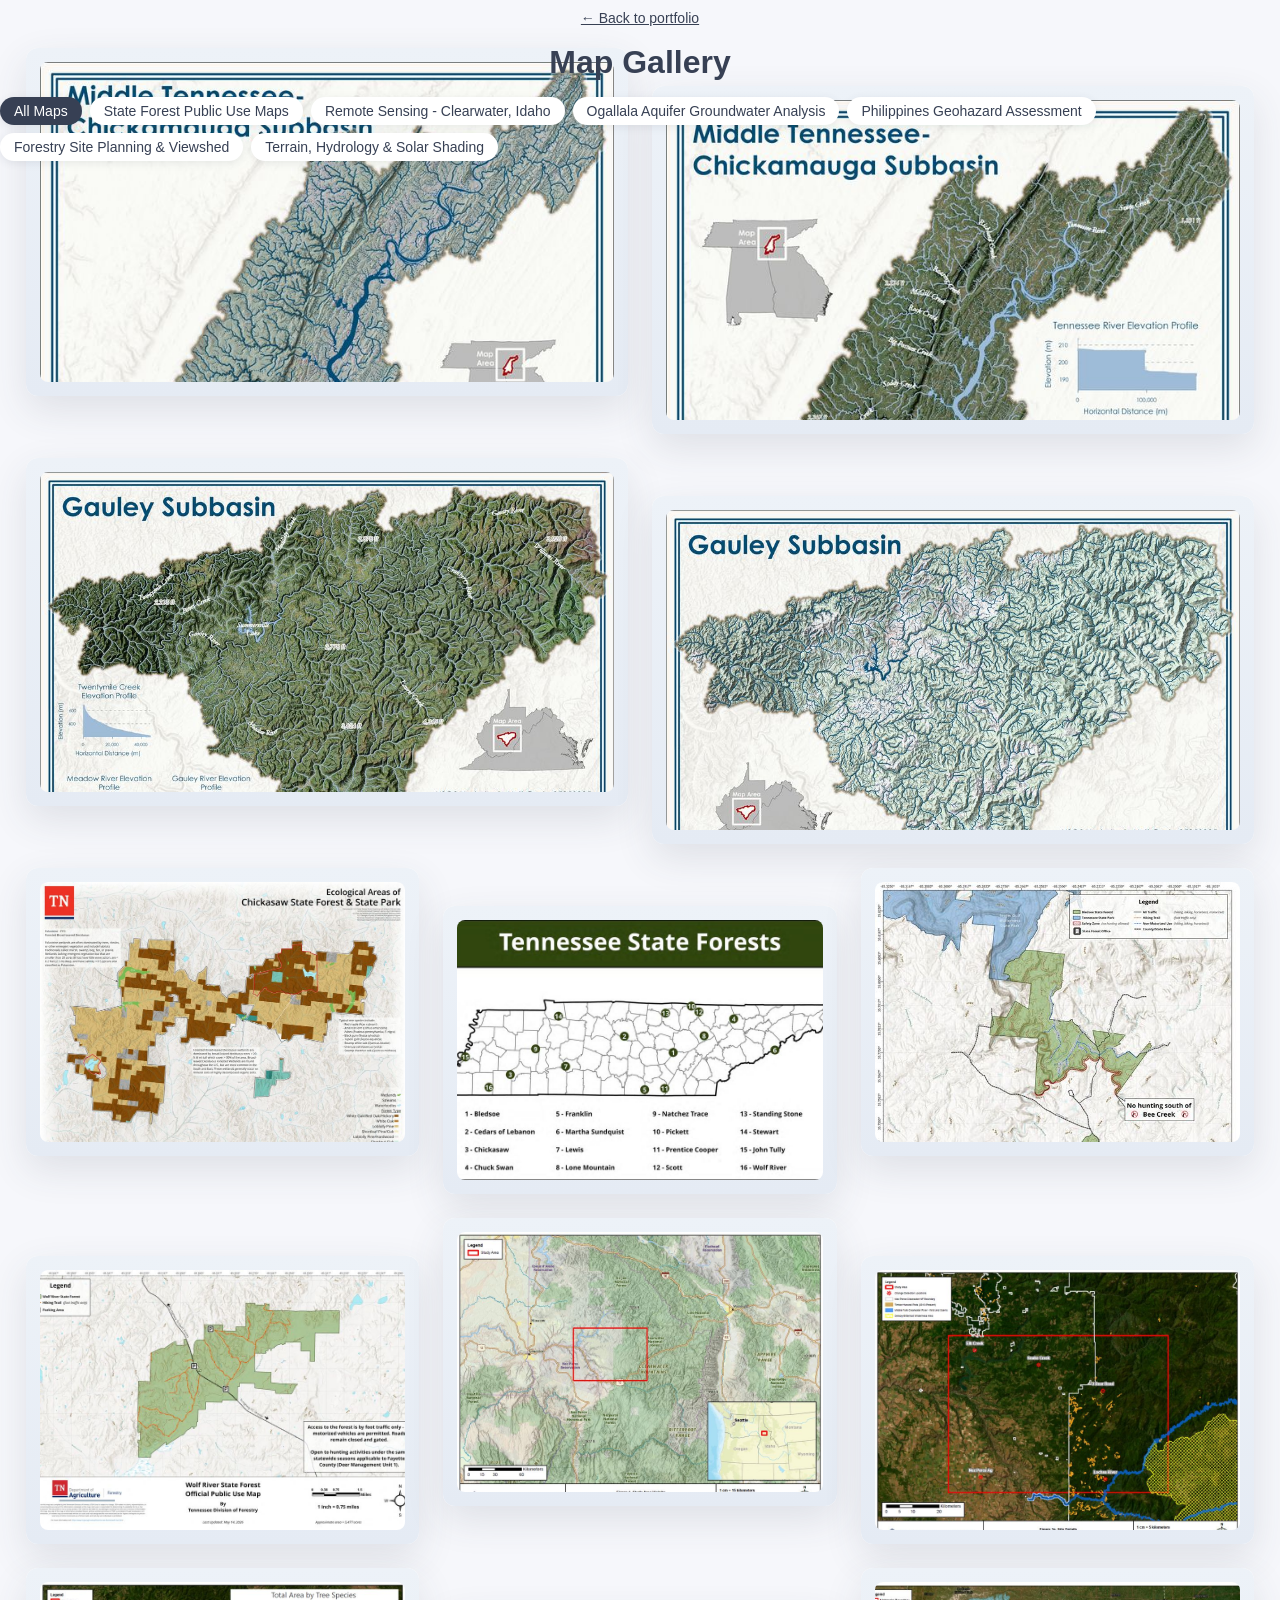
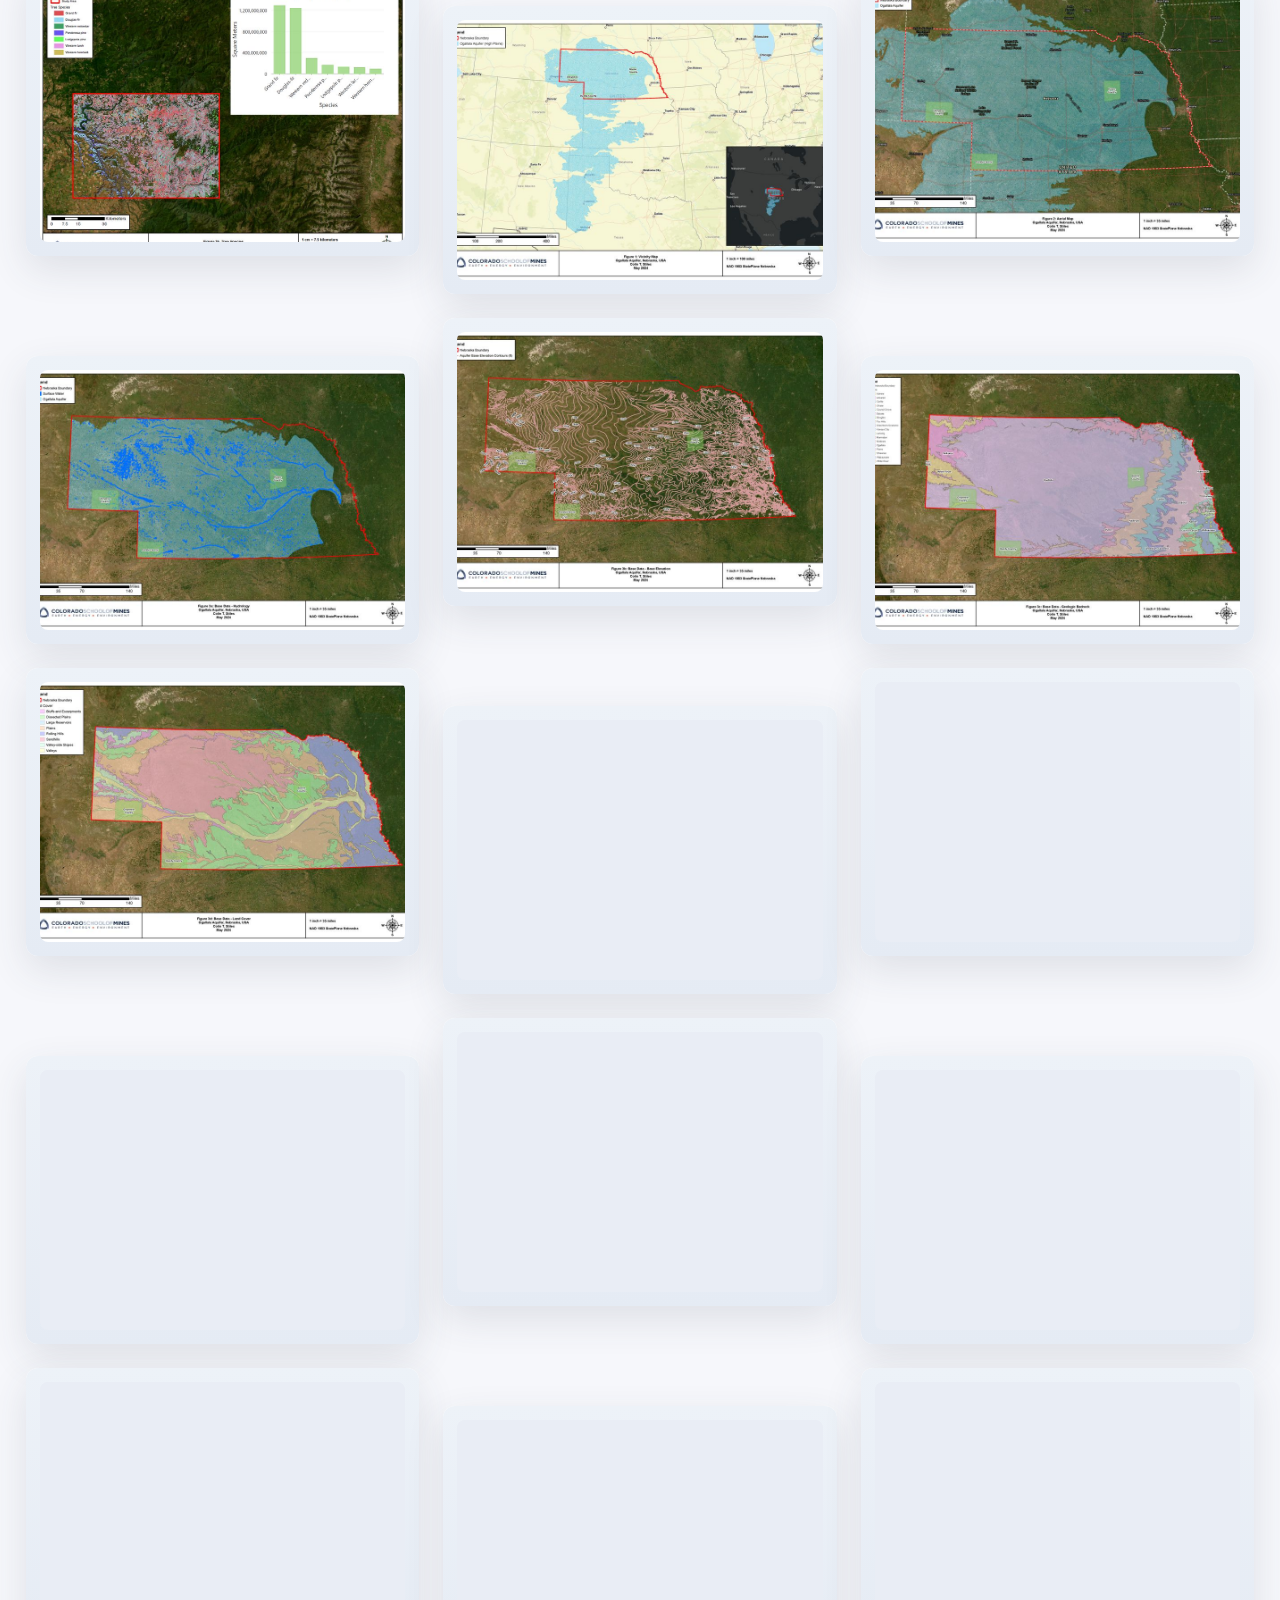
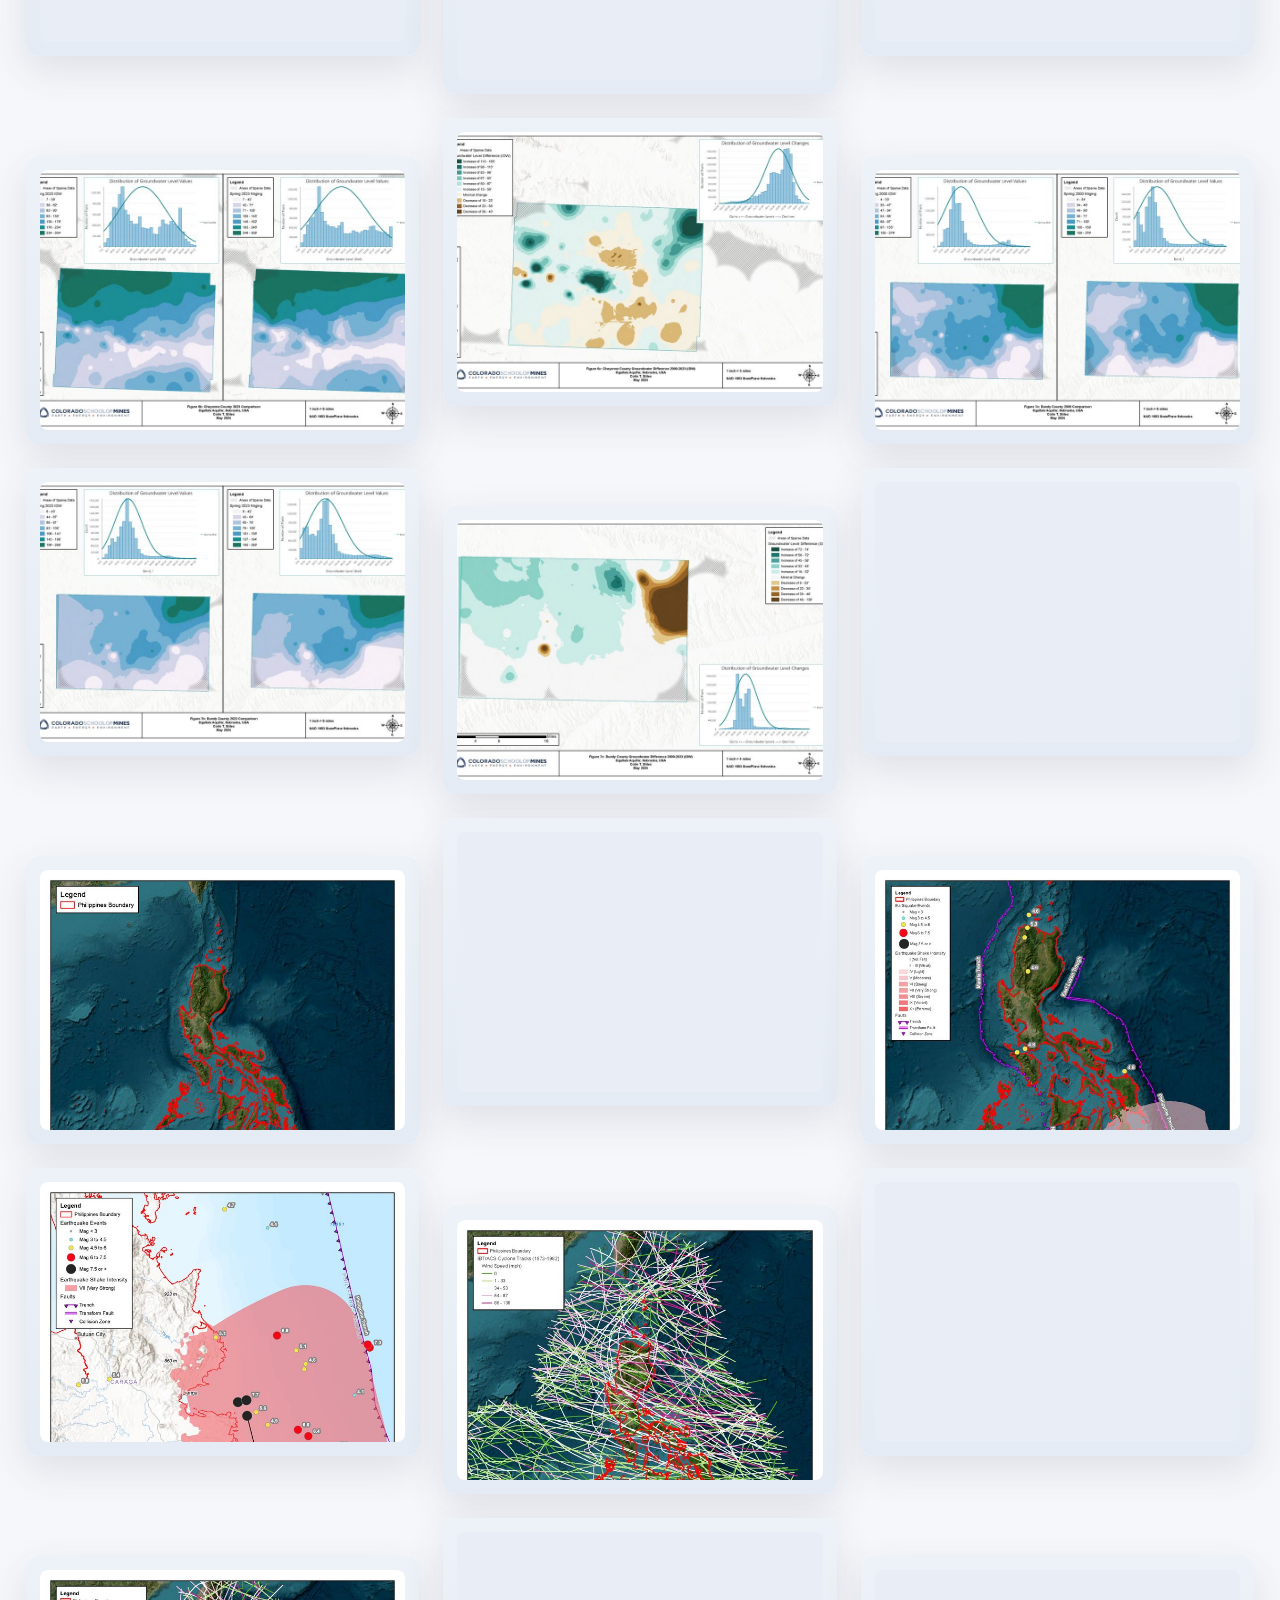
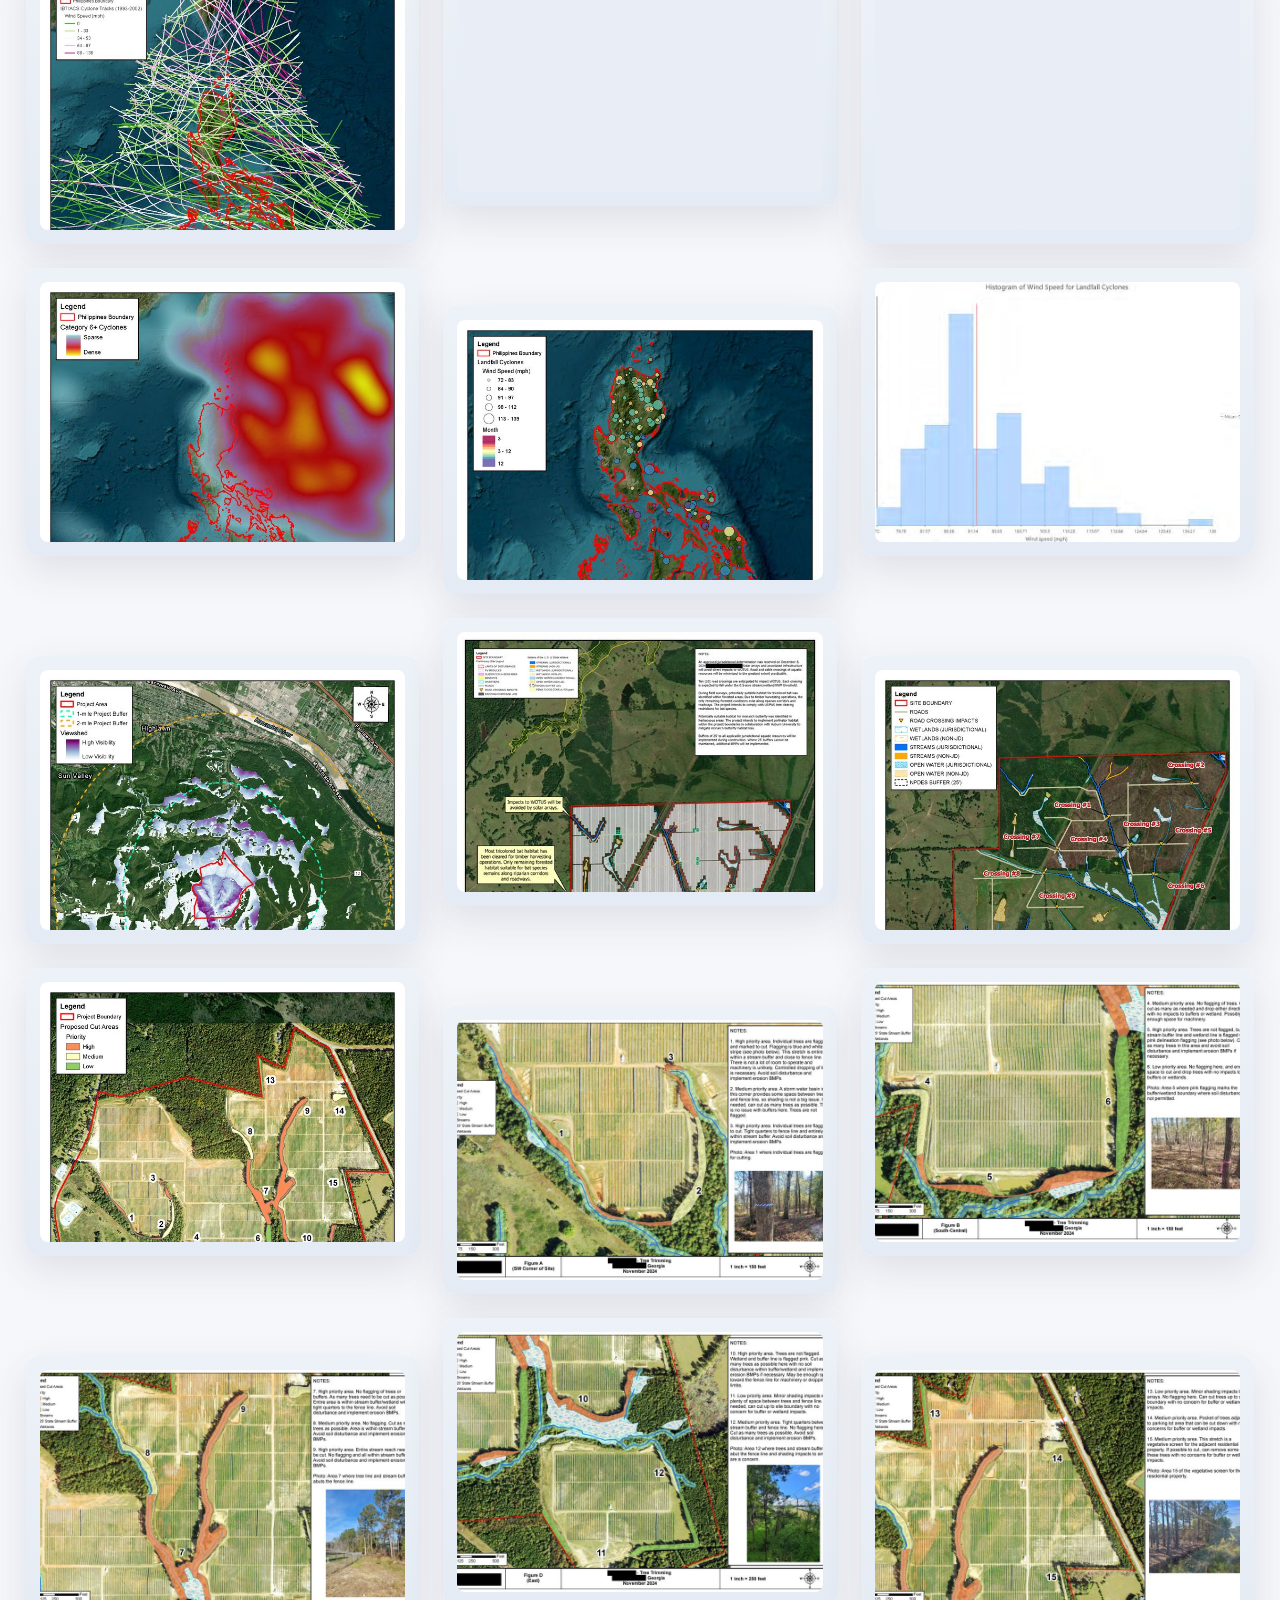
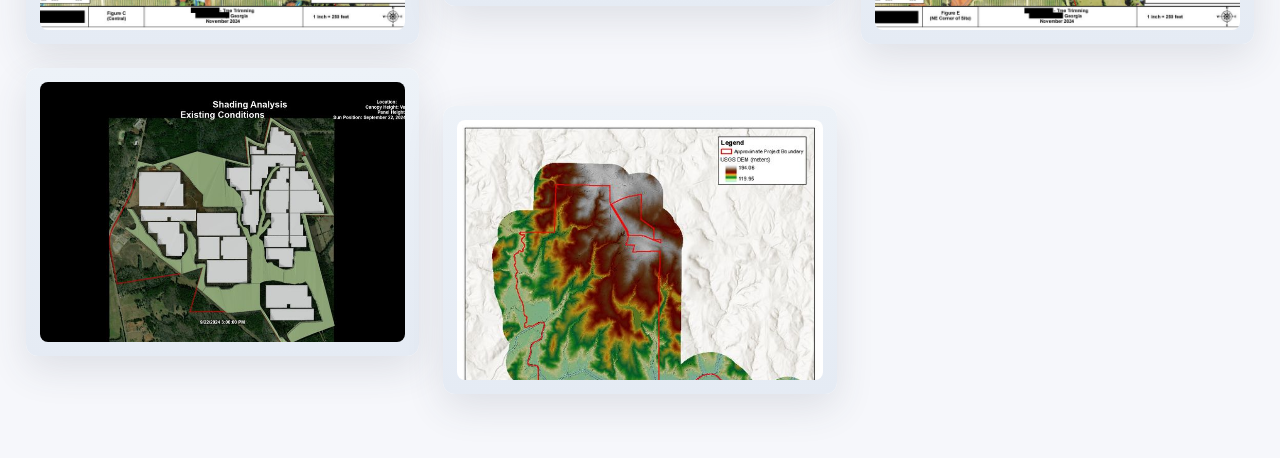
==== commit ede0570a: "Add themed Map Gallery cards, optimize gallery images, remove unused files Replace the single Map Ga" ====
--- a/map-gallery.html
+++ b/map-gallery.html
@@ -18,6 +18,14 @@
             padding: 40px 18px 56px;
         }
 
+
+        .gallery-header { margin-bottom: 28px; }
+        .gallery-header h1 { margin: 8px 0 16px; font-size: 32px; }
+        .gallery-back { color: #374054; font-size: 14px; }
+        .gallery-filters { display: flex; flex-wrap: wrap; gap: 8px; }
+        .gallery-filters a { padding: 6px 14px; border-radius: 999px; background: #fff; color: #374054; font-size: 14px; box-shadow: 0 2px 8px rgba(55, 64, 84, 0.1); text-decoration: none; }
+        .gallery-filters a.active { background: #374054; color: #fff; }
+
         .gallery-grid {
             display: grid;
             grid-template-columns: repeat(12, minmax(0, 1fr));
@@ -111,189 +119,216 @@
 </head>
 <body>
     <main class="gallery-shell">
-        <div class="gallery-grid">
-            <article class="gallery-item gallery-item--wide">
+    <header class="gallery-header">
+        <a class="gallery-back" href="index.html#projects">&larr; Back to portfolio</a>
+        <h1>Map Gallery</h1>
+        <nav class="gallery-filters" aria-label="Map collections">
+            <a href="map-gallery.html" data-filter="all">All Maps</a>
+            <a href="map-gallery.html?collection=state-forests" data-filter="state-forests">State Forest Public Use Maps</a>
+            <a href="map-gallery.html?collection=remote-sensing" data-filter="remote-sensing">Remote Sensing - Clearwater, Idaho</a>
+            <a href="map-gallery.html?collection=ogallala" data-filter="ogallala">Ogallala Aquifer Groundwater Analysis</a>
+            <a href="map-gallery.html?collection=philippines" data-filter="philippines">Philippines Geohazard Assessment</a>
+            <a href="map-gallery.html?collection=forestry-planning" data-filter="forestry-planning">Forestry Site Planning & Viewshed</a>
+            <a href="map-gallery.html?collection=terrain-hydrology" data-filter="terrain-hydrology">Terrain, Hydrology & Solar Shading</a>
+        </nav>
+    </header>
+    <div class="gallery-grid">
+            <article class="gallery-item gallery-item--wide" data-collection="terrain-hydrology">
                 <div class="gallery-card">
-                    <a href="images/maps/map51.png" target="_blank" rel="noopener noreferrer">
-                        <div class="gallery-frame"><img src="images/maps/map51.png" alt="Map 51"></div>
+                    <a href="images/maps/large/map51.jpg" target="_blank" rel="noopener noreferrer">
+                        <div class="gallery-frame"><img src="images/maps/thumbs/map51.jpg" width="695" height="900" loading="lazy" decoding="async" alt="Map 51"></div>
                     </a>
                 </div>
             </article>
-            <article class="gallery-item gallery-item--wide gallery-item--stagger">
+            <article class="gallery-item gallery-item--wide gallery-item--stagger" data-collection="terrain-hydrology">
                 <div class="gallery-card">
-                    <a href="images/maps/map52.png" target="_blank" rel="noopener noreferrer">
-                        <div class="gallery-frame"><img src="images/maps/map52.png" alt="Map 52"></div>
+                    <a href="images/maps/large/map52.jpg" target="_blank" rel="noopener noreferrer">
+                        <div class="gallery-frame"><img src="images/maps/thumbs/map52.jpg" width="695" height="900" loading="lazy" decoding="async" alt="Map 52"></div>
                     </a>
                 </div>
             </article>
-            <article class="gallery-item gallery-item--wide">
+            <article class="gallery-item gallery-item--wide" data-collection="terrain-hydrology">
                 <div class="gallery-card">
-                    <a href="images/maps/map53.png" target="_blank" rel="noopener noreferrer">
-                        <div class="gallery-frame"><img src="images/maps/map53.png" alt="Map 53"></div>
+                    <a href="images/maps/large/map53.jpg" target="_blank" rel="noopener noreferrer">
+                        <div class="gallery-frame"><img src="images/maps/thumbs/map53.jpg" width="900" height="695" loading="lazy" decoding="async" alt="Map 53"></div>
                     </a>
                 </div>
             </article>
-            <article class="gallery-item gallery-item--wide gallery-item--stagger">
+            <article class="gallery-item gallery-item--wide gallery-item--stagger" data-collection="terrain-hydrology">
                 <div class="gallery-card">
-                    <a href="images/maps/map54.png" target="_blank" rel="noopener noreferrer">
-                        <div class="gallery-frame"><img src="images/maps/map54.png" alt="Map 54"></div>
+                    <a href="images/maps/large/map54.jpg" target="_blank" rel="noopener noreferrer">
+                        <div class="gallery-frame"><img src="images/maps/thumbs/map54.jpg" width="900" height="695" loading="lazy" decoding="async" alt="Map 54"></div>
                     </a>
                 </div>
             </article>
 
-            <article class="gallery-item">
-                <div class="gallery-card"><a href="images/maps/map1.png" target="_blank" rel="noopener noreferrer"><div class="gallery-frame"><img src="images/maps/map1.png" alt="Map 1"></div></a></div>
-            </article>
-            <article class="gallery-item gallery-item--stagger">
-                <div class="gallery-card"><a href="images/maps/map2.png" target="_blank" rel="noopener noreferrer"><div class="gallery-frame"><img src="images/maps/map2.png" alt="Map 2"></div></a></div>
-            </article>
-            <article class="gallery-item">
-                <div class="gallery-card"><a href="images/maps/map3.png" target="_blank" rel="noopener noreferrer"><div class="gallery-frame"><img src="images/maps/map3.png" alt="Map 3"></div></a></div>
-            </article>
-            <article class="gallery-item gallery-item--stagger">
-                <div class="gallery-card"><a href="images/maps/map4.png" target="_blank" rel="noopener noreferrer"><div class="gallery-frame"><img src="images/maps/map4.png" alt="Map 4"></div></a></div>
-            </article>
-            <article class="gallery-item">
-                <div class="gallery-card"><a href="images/maps/map5.png" target="_blank" rel="noopener noreferrer"><div class="gallery-frame"><img src="images/maps/map5.png" alt="Map 5"></div></a></div>
-            </article>
-            <article class="gallery-item gallery-item--stagger">
-                <div class="gallery-card"><a href="images/maps/map6.png" target="_blank" rel="noopener noreferrer"><div class="gallery-frame"><img src="images/maps/map6.png" alt="Map 6"></div></a></div>
-            </article>
-            <article class="gallery-item">
-                <div class="gallery-card"><a href="images/maps/map7.png" target="_blank" rel="noopener noreferrer"><div class="gallery-frame"><img src="images/maps/map7.png" alt="Map 7"></div></a></div>
-            </article>
-            <article class="gallery-item gallery-item--stagger">
-                <div class="gallery-card"><a href="images/maps/map8.png" target="_blank" rel="noopener noreferrer"><div class="gallery-frame"><img src="images/maps/map8.png" alt="Map 8"></div></a></div>
-            </article>
-            <article class="gallery-item">
-                <div class="gallery-card"><a href="images/maps/map9.png" target="_blank" rel="noopener noreferrer"><div class="gallery-frame"><img src="images/maps/map9.png" alt="Map 9"></div></a></div>
-            </article>
-            <article class="gallery-item gallery-item--stagger">
-                <div class="gallery-card"><a href="images/maps/map10.png" target="_blank" rel="noopener noreferrer"><div class="gallery-frame"><img src="images/maps/map10.png" alt="Map 10"></div></a></div>
-            </article>
-            <article class="gallery-item">
-                <div class="gallery-card"><a href="images/maps/map11.png" target="_blank" rel="noopener noreferrer"><div class="gallery-frame"><img src="images/maps/map11.png" alt="Map 11"></div></a></div>
-            </article>
-            <article class="gallery-item gallery-item--stagger">
-                <div class="gallery-card"><a href="images/maps/map12.png" target="_blank" rel="noopener noreferrer"><div class="gallery-frame"><img src="images/maps/map12.png" alt="Map 12"></div></a></div>
-            </article>
-            <article class="gallery-item">
-                <div class="gallery-card"><a href="images/maps/map13.png" target="_blank" rel="noopener noreferrer"><div class="gallery-frame"><img src="images/maps/map13.png" alt="Map 13"></div></a></div>
-            </article>
-            <article class="gallery-item gallery-item--stagger">
-                <div class="gallery-card"><a href="images/maps/map14.png" target="_blank" rel="noopener noreferrer"><div class="gallery-frame"><img src="images/maps/map14.png" alt="Map 14"></div></a></div>
-            </article>
-            <article class="gallery-item">
-                <div class="gallery-card"><a href="images/maps/map15.png" target="_blank" rel="noopener noreferrer"><div class="gallery-frame"><img src="images/maps/map15.png" alt="Map 15"></div></a></div>
-            </article>
-            <article class="gallery-item gallery-item--stagger">
-                <div class="gallery-card"><a href="images/maps/map16.png" target="_blank" rel="noopener noreferrer"><div class="gallery-frame"><img src="images/maps/map16.png" alt="Map 16"></div></a></div>
-            </article>
-            <article class="gallery-item">
-                <div class="gallery-card"><a href="images/maps/map17.png" target="_blank" rel="noopener noreferrer"><div class="gallery-frame"><img src="images/maps/map17.png" alt="Map 17"></div></a></div>
-            </article>
-            <article class="gallery-item gallery-item--stagger">
-                <div class="gallery-card"><a href="images/maps/map18.png" target="_blank" rel="noopener noreferrer"><div class="gallery-frame"><img src="images/maps/map18.png" alt="Map 18"></div></a></div>
-            </article>
-            <article class="gallery-item">
-                <div class="gallery-card"><a href="images/maps/map19.png" target="_blank" rel="noopener noreferrer"><div class="gallery-frame"><img src="images/maps/map19.png" alt="Map 19"></div></a></div>
-            </article>
-            <article class="gallery-item gallery-item--stagger">
-                <div class="gallery-card"><a href="images/maps/map20.png" target="_blank" rel="noopener noreferrer"><div class="gallery-frame"><img src="images/maps/map20.png" alt="Map 20"></div></a></div>
-            </article>
-            <article class="gallery-item">
-                <div class="gallery-card"><a href="images/maps/map21.png" target="_blank" rel="noopener noreferrer"><div class="gallery-frame"><img src="images/maps/map21.png" alt="Map 21"></div></a></div>
-            </article>
-            <article class="gallery-item gallery-item--stagger">
-                <div class="gallery-card"><a href="images/maps/map22.png" target="_blank" rel="noopener noreferrer"><div class="gallery-frame"><img src="images/maps/map22.png" alt="Map 22"></div></a></div>
-            </article>
-            <article class="gallery-item">
-                <div class="gallery-card"><a href="images/maps/map23.png" target="_blank" rel="noopener noreferrer"><div class="gallery-frame"><img src="images/maps/map23.png" alt="Map 23"></div></a></div>
-            </article>
-            <article class="gallery-item gallery-item--stagger">
-                <div class="gallery-card"><a href="images/maps/map24.png" target="_blank" rel="noopener noreferrer"><div class="gallery-frame"><img src="images/maps/map24.png" alt="Map 24"></div></a></div>
-            </article>
-            <article class="gallery-item">
-                <div class="gallery-card"><a href="images/maps/map25.png" target="_blank" rel="noopener noreferrer"><div class="gallery-frame"><img src="images/maps/map25.png" alt="Map 25"></div></a></div>
-            </article>
-            <article class="gallery-item gallery-item--stagger">
-                <div class="gallery-card"><a href="images/maps/map26.png" target="_blank" rel="noopener noreferrer"><div class="gallery-frame"><img src="images/maps/map26.png" alt="Map 26"></div></a></div>
-            </article>
-            <article class="gallery-item">
-                <div class="gallery-card"><a href="images/maps/map27.png" target="_blank" rel="noopener noreferrer"><div class="gallery-frame"><img src="images/maps/map27.png" alt="Map 27"></div></a></div>
-            </article>
-            <article class="gallery-item gallery-item--stagger">
-                <div class="gallery-card"><a href="images/maps/map28.png" target="_blank" rel="noopener noreferrer"><div class="gallery-frame"><img src="images/maps/map28.png" alt="Map 28"></div></a></div>
-            </article>
-            <article class="gallery-item">
-                <div class="gallery-card"><a href="images/maps/map29.png" target="_blank" rel="noopener noreferrer"><div class="gallery-frame"><img src="images/maps/map29.png" alt="Map 29"></div></a></div>
-            </article>
-            <article class="gallery-item gallery-item--stagger">
-                <div class="gallery-card"><a href="images/maps/map30.png" target="_blank" rel="noopener noreferrer"><div class="gallery-frame"><img src="images/maps/map30.png" alt="Map 30"></div></a></div>
-            </article>
-            <article class="gallery-item">
-                <div class="gallery-card"><a href="images/maps/map31.png" target="_blank" rel="noopener noreferrer"><div class="gallery-frame"><img src="images/maps/map31.png" alt="Map 31"></div></a></div>
-            </article>
-            <article class="gallery-item gallery-item--stagger">
-                <div class="gallery-card"><a href="images/maps/map32.png" target="_blank" rel="noopener noreferrer"><div class="gallery-frame"><img src="images/maps/map32.png" alt="Map 32"></div></a></div>
-            </article>
-            <article class="gallery-item">
-                <div class="gallery-card"><a href="images/maps/map33.png" target="_blank" rel="noopener noreferrer"><div class="gallery-frame"><img src="images/maps/map33.png" alt="Map 33"></div></a></div>
-            </article>
-            <article class="gallery-item gallery-item--stagger">
-                <div class="gallery-card"><a href="images/maps/map34.png" target="_blank" rel="noopener noreferrer"><div class="gallery-frame"><img src="images/maps/map34.png" alt="Map 34"></div></a></div>
-            </article>
-            <article class="gallery-item">
-                <div class="gallery-card"><a href="images/maps/map35.png" target="_blank" rel="noopener noreferrer"><div class="gallery-frame"><img src="images/maps/map35.png" alt="Map 35"></div></a></div>
-            </article>
-            <article class="gallery-item gallery-item--stagger">
-                <div class="gallery-card"><a href="images/maps/map36.png" target="_blank" rel="noopener noreferrer"><div class="gallery-frame"><img src="images/maps/map36.png" alt="Map 36"></div></a></div>
-            </article>
-            <article class="gallery-item">
-                <div class="gallery-card"><a href="images/maps/map37.png" target="_blank" rel="noopener noreferrer"><div class="gallery-frame"><img src="images/maps/map37.png" alt="Map 37"></div></a></div>
-            </article>
-            <article class="gallery-item gallery-item--stagger">
-                <div class="gallery-card"><a href="images/maps/map38.png" target="_blank" rel="noopener noreferrer"><div class="gallery-frame"><img src="images/maps/map38.png" alt="Map 38"></div></a></div>
-            </article>
-            <article class="gallery-item">
-                <div class="gallery-card"><a href="images/maps/map39.png" target="_blank" rel="noopener noreferrer"><div class="gallery-frame"><img src="images/maps/map39.png" alt="Map 39"></div></a></div>
-            </article>
-            <article class="gallery-item gallery-item--stagger">
-                <div class="gallery-card"><a href="images/maps/map40.png" target="_blank" rel="noopener noreferrer"><div class="gallery-frame"><img src="images/maps/map40.png" alt="Map 40"></div></a></div>
-            </article>
-            <article class="gallery-item">
-                <div class="gallery-card"><a href="images/maps/map41.png" target="_blank" rel="noopener noreferrer"><div class="gallery-frame"><img src="images/maps/map41.png" alt="Map 41"></div></a></div>
-            </article>
-            <article class="gallery-item gallery-item--stagger">
-                <div class="gallery-card"><a href="images/maps/map42.png" target="_blank" rel="noopener noreferrer"><div class="gallery-frame"><img src="images/maps/map42.png" alt="Map 42"></div></a></div>
-            </article>
-            <article class="gallery-item">
-                <div class="gallery-card"><a href="images/maps/map43.png" target="_blank" rel="noopener noreferrer"><div class="gallery-frame"><img src="images/maps/map43.png" alt="Map 43"></div></a></div>
-            </article>
-            <article class="gallery-item gallery-item--stagger">
-                <div class="gallery-card"><a href="images/maps/map44.png" target="_blank" rel="noopener noreferrer"><div class="gallery-frame"><img src="images/maps/map44.png" alt="Map 44"></div></a></div>
-            </article>
-            <article class="gallery-item">
-                <div class="gallery-card"><a href="images/maps/map45.png" target="_blank" rel="noopener noreferrer"><div class="gallery-frame"><img src="images/maps/map45.png" alt="Map 45"></div></a></div>
-            </article>
-            <article class="gallery-item gallery-item--stagger">
-                <div class="gallery-card"><a href="images/maps/map46.png" target="_blank" rel="noopener noreferrer"><div class="gallery-frame"><img src="images/maps/map46.png" alt="Map 46"></div></a></div>
-            </article>
-            <article class="gallery-item">
-                <div class="gallery-card"><a href="images/maps/map47.png" target="_blank" rel="noopener noreferrer"><div class="gallery-frame"><img src="images/maps/map47.png" alt="Map 47"></div></a></div>
-            </article>
-            <article class="gallery-item gallery-item--stagger">
-                <div class="gallery-card"><a href="images/maps/map48.png" target="_blank" rel="noopener noreferrer"><div class="gallery-frame"><img src="images/maps/map48.png" alt="Map 48"></div></a></div>
-            </article>
-            <article class="gallery-item">
-                <div class="gallery-card"><a href="images/maps/map49.png" target="_blank" rel="noopener noreferrer"><div class="gallery-frame"><img src="images/maps/map49.png" alt="Map 49"></div></a></div>
-            </article>
-            <article class="gallery-item gallery-item--stagger">
-                <div class="gallery-card"><a href="images/maps/map50.png" target="_blank" rel="noopener noreferrer"><div class="gallery-frame"><img src="images/maps/map50.png" alt="Map 50"></div></a></div>
+            <article class="gallery-item" data-collection="state-forests">
+                <div class="gallery-card"><a href="images/maps/large/map1.jpg" target="_blank" rel="noopener noreferrer"><div class="gallery-frame"><img src="images/maps/thumbs/map1.jpg" width="900" height="695" loading="lazy" decoding="async" alt="Map 1"></div></a></div>
+            </article>
+            <article class="gallery-item gallery-item--stagger" data-collection="state-forests">
+                <div class="gallery-card"><a href="images/maps/large/map2.jpg" target="_blank" rel="noopener noreferrer"><div class="gallery-frame"><img src="images/maps/thumbs/map2.jpg" width="900" height="582" loading="lazy" decoding="async" alt="Map 2"></div></a></div>
+            </article>
+            <article class="gallery-item" data-collection="state-forests">
+                <div class="gallery-card"><a href="images/maps/large/map3.jpg" target="_blank" rel="noopener noreferrer"><div class="gallery-frame"><img src="images/maps/thumbs/map3.jpg" width="582" height="900" loading="lazy" decoding="async" alt="Map 3"></div></a></div>
+            </article>
+            <article class="gallery-item gallery-item--stagger" data-collection="state-forests">
+                <div class="gallery-card"><a href="images/maps/large/map4.jpg" target="_blank" rel="noopener noreferrer"><div class="gallery-frame"><img src="images/maps/thumbs/map4.jpg" width="900" height="582" loading="lazy" decoding="async" alt="Map 4"></div></a></div>
+            </article>
+            <article class="gallery-item" data-collection="remote-sensing">
+                <div class="gallery-card"><a href="images/maps/large/map5.jpg" target="_blank" rel="noopener noreferrer"><div class="gallery-frame"><img src="images/maps/thumbs/map5.jpg" width="900" height="696" loading="lazy" decoding="async" alt="Map 5"></div></a></div>
+            </article>
+            <article class="gallery-item gallery-item--stagger" data-collection="remote-sensing">
+                <div class="gallery-card"><a href="images/maps/large/map6.jpg" target="_blank" rel="noopener noreferrer"><div class="gallery-frame"><img src="images/maps/thumbs/map6.jpg" width="900" height="693" loading="lazy" decoding="async" alt="Map 6"></div></a></div>
+            </article>
+            <article class="gallery-item" data-collection="remote-sensing">
+                <div class="gallery-card"><a href="images/maps/large/map7.jpg" target="_blank" rel="noopener noreferrer"><div class="gallery-frame"><img src="images/maps/thumbs/map7.jpg" width="900" height="695" loading="lazy" decoding="async" alt="Map 7"></div></a></div>
+            </article>
+            <article class="gallery-item gallery-item--stagger" data-collection="ogallala">
+                <div class="gallery-card"><a href="images/maps/large/map8.jpg" target="_blank" rel="noopener noreferrer"><div class="gallery-frame"><img src="images/maps/thumbs/map8.jpg" width="900" height="582" loading="lazy" decoding="async" alt="Map 8"></div></a></div>
+            </article>
+            <article class="gallery-item" data-collection="ogallala">
+                <div class="gallery-card"><a href="images/maps/large/map9.jpg" target="_blank" rel="noopener noreferrer"><div class="gallery-frame"><img src="images/maps/thumbs/map9.jpg" width="900" height="582" loading="lazy" decoding="async" alt="Map 9"></div></a></div>
+            </article>
+            <article class="gallery-item gallery-item--stagger" data-collection="ogallala">
+                <div class="gallery-card"><a href="images/maps/large/map10.jpg" target="_blank" rel="noopener noreferrer"><div class="gallery-frame"><img src="images/maps/thumbs/map10.jpg" width="900" height="582" loading="lazy" decoding="async" alt="Map 10"></div></a></div>
+            </article>
+            <article class="gallery-item" data-collection="ogallala">
+                <div class="gallery-card"><a href="images/maps/large/map11.jpg" target="_blank" rel="noopener noreferrer"><div class="gallery-frame"><img src="images/maps/thumbs/map11.jpg" width="900" height="582" loading="lazy" decoding="async" alt="Map 11"></div></a></div>
+            </article>
+            <article class="gallery-item gallery-item--stagger" data-collection="ogallala">
+                <div class="gallery-card"><a href="images/maps/large/map12.jpg" target="_blank" rel="noopener noreferrer"><div class="gallery-frame"><img src="images/maps/thumbs/map12.jpg" width="900" height="582" loading="lazy" decoding="async" alt="Map 12"></div></a></div>
+            </article>
+            <article class="gallery-item" data-collection="ogallala">
+                <div class="gallery-card"><a href="images/maps/large/map13.jpg" target="_blank" rel="noopener noreferrer"><div class="gallery-frame"><img src="images/maps/thumbs/map13.jpg" width="900" height="582" loading="lazy" decoding="async" alt="Map 13"></div></a></div>
+            </article>
+            <article class="gallery-item gallery-item--stagger" data-collection="ogallala">
+                <div class="gallery-card"><a href="images/maps/large/map14.jpg" target="_blank" rel="noopener noreferrer"><div class="gallery-frame"><img src="images/maps/thumbs/map14.jpg" width="900" height="582" loading="lazy" decoding="async" alt="Map 14"></div></a></div>
+            </article>
+            <article class="gallery-item" data-collection="ogallala">
+                <div class="gallery-card"><a href="images/maps/large/map15.jpg" target="_blank" rel="noopener noreferrer"><div class="gallery-frame"><img src="images/maps/thumbs/map15.jpg" width="900" height="582" loading="lazy" decoding="async" alt="Map 15"></div></a></div>
+            </article>
+            <article class="gallery-item gallery-item--stagger" data-collection="ogallala">
+                <div class="gallery-card"><a href="images/maps/large/map16.jpg" target="_blank" rel="noopener noreferrer"><div class="gallery-frame"><img src="images/maps/thumbs/map16.jpg" width="900" height="582" loading="lazy" decoding="async" alt="Map 16"></div></a></div>
+            </article>
+            <article class="gallery-item" data-collection="ogallala">
+                <div class="gallery-card"><a href="images/maps/large/map17.jpg" target="_blank" rel="noopener noreferrer"><div class="gallery-frame"><img src="images/maps/thumbs/map17.jpg" width="900" height="582" loading="lazy" decoding="async" alt="Map 17"></div></a></div>
+            </article>
+            <article class="gallery-item gallery-item--stagger" data-collection="ogallala">
+                <div class="gallery-card"><a href="images/maps/large/map18.jpg" target="_blank" rel="noopener noreferrer"><div class="gallery-frame"><img src="images/maps/thumbs/map18.jpg" width="900" height="582" loading="lazy" decoding="async" alt="Map 18"></div></a></div>
+            </article>
+            <article class="gallery-item" data-collection="ogallala">
+                <div class="gallery-card"><a href="images/maps/large/map19.jpg" target="_blank" rel="noopener noreferrer"><div class="gallery-frame"><img src="images/maps/thumbs/map19.jpg" width="900" height="582" loading="lazy" decoding="async" alt="Map 19"></div></a></div>
+            </article>
+            <article class="gallery-item gallery-item--stagger" data-collection="ogallala">
+                <div class="gallery-card"><a href="images/maps/large/map20.jpg" target="_blank" rel="noopener noreferrer"><div class="gallery-frame"><img src="images/maps/thumbs/map20.jpg" width="900" height="582" loading="lazy" decoding="async" alt="Map 20"></div></a></div>
+            </article>
+            <article class="gallery-item" data-collection="ogallala">
+                <div class="gallery-card"><a href="images/maps/large/map21.jpg" target="_blank" rel="noopener noreferrer"><div class="gallery-frame"><img src="images/maps/thumbs/map21.jpg" width="900" height="582" loading="lazy" decoding="async" alt="Map 21"></div></a></div>
+            </article>
+            <article class="gallery-item gallery-item--stagger" data-collection="ogallala">
+                <div class="gallery-card"><a href="images/maps/large/map22.jpg" target="_blank" rel="noopener noreferrer"><div class="gallery-frame"><img src="images/maps/thumbs/map22.jpg" width="900" height="582" loading="lazy" decoding="async" alt="Map 22"></div></a></div>
+            </article>
+            <article class="gallery-item" data-collection="ogallala">
+                <div class="gallery-card"><a href="images/maps/large/map23.jpg" target="_blank" rel="noopener noreferrer"><div class="gallery-frame"><img src="images/maps/thumbs/map23.jpg" width="900" height="582" loading="lazy" decoding="async" alt="Map 23"></div></a></div>
+            </article>
+            <article class="gallery-item gallery-item--stagger" data-collection="ogallala">
+                <div class="gallery-card"><a href="images/maps/large/map24.jpg" target="_blank" rel="noopener noreferrer"><div class="gallery-frame"><img src="images/maps/thumbs/map24.jpg" width="900" height="582" loading="lazy" decoding="async" alt="Map 24"></div></a></div>
+            </article>
+            <article class="gallery-item" data-collection="ogallala">
+                <div class="gallery-card"><a href="images/maps/large/map25.jpg" target="_blank" rel="noopener noreferrer"><div class="gallery-frame"><img src="images/maps/thumbs/map25.jpg" width="900" height="582" loading="lazy" decoding="async" alt="Map 25"></div></a></div>
+            </article>
+            <article class="gallery-item gallery-item--stagger" data-collection="ogallala">
+                <div class="gallery-card"><a href="images/maps/large/map26.jpg" target="_blank" rel="noopener noreferrer"><div class="gallery-frame"><img src="images/maps/thumbs/map26.jpg" width="900" height="582" loading="lazy" decoding="async" alt="Map 26"></div></a></div>
+            </article>
+            <article class="gallery-item" data-collection="philippines">
+                <div class="gallery-card"><a href="images/maps/large/map27.jpg" target="_blank" rel="noopener noreferrer"><div class="gallery-frame"><img src="images/maps/thumbs/map27.jpg" width="695" height="900" loading="lazy" decoding="async" alt="Map 27"></div></a></div>
+            </article>
+            <article class="gallery-item gallery-item--stagger" data-collection="philippines">
+                <div class="gallery-card"><a href="images/maps/large/map28.jpg" target="_blank" rel="noopener noreferrer"><div class="gallery-frame"><img src="images/maps/thumbs/map28.jpg" width="695" height="900" loading="lazy" decoding="async" alt="Map 28"></div></a></div>
+            </article>
+            <article class="gallery-item" data-collection="philippines">
+                <div class="gallery-card"><a href="images/maps/large/map29.jpg" target="_blank" rel="noopener noreferrer"><div class="gallery-frame"><img src="images/maps/thumbs/map29.jpg" width="695" height="900" loading="lazy" decoding="async" alt="Map 29"></div></a></div>
+            </article>
+            <article class="gallery-item gallery-item--stagger" data-collection="philippines">
+                <div class="gallery-card"><a href="images/maps/large/map30.jpg" target="_blank" rel="noopener noreferrer"><div class="gallery-frame"><img src="images/maps/thumbs/map30.jpg" width="695" height="900" loading="lazy" decoding="async" alt="Map 30"></div></a></div>
+            </article>
+            <article class="gallery-item" data-collection="philippines">
+                <div class="gallery-card"><a href="images/maps/large/map31.jpg" target="_blank" rel="noopener noreferrer"><div class="gallery-frame"><img src="images/maps/thumbs/map31.jpg" width="695" height="900" loading="lazy" decoding="async" alt="Map 31"></div></a></div>
+            </article>
+            <article class="gallery-item gallery-item--stagger" data-collection="philippines">
+                <div class="gallery-card"><a href="images/maps/large/map32.jpg" target="_blank" rel="noopener noreferrer"><div class="gallery-frame"><img src="images/maps/thumbs/map32.jpg" width="695" height="900" loading="lazy" decoding="async" alt="Map 32"></div></a></div>
+            </article>
+            <article class="gallery-item" data-collection="philippines">
+                <div class="gallery-card"><a href="images/maps/large/map33.jpg" target="_blank" rel="noopener noreferrer"><div class="gallery-frame"><img src="images/maps/thumbs/map33.jpg" width="695" height="900" loading="lazy" decoding="async" alt="Map 33"></div></a></div>
+            </article>
+            <article class="gallery-item gallery-item--stagger" data-collection="philippines">
+                <div class="gallery-card"><a href="images/maps/large/map34.jpg" target="_blank" rel="noopener noreferrer"><div class="gallery-frame"><img src="images/maps/thumbs/map34.jpg" width="695" height="900" loading="lazy" decoding="async" alt="Map 34"></div></a></div>
+            </article>
+            <article class="gallery-item" data-collection="philippines">
+                <div class="gallery-card"><a href="images/maps/large/map35.jpg" target="_blank" rel="noopener noreferrer"><div class="gallery-frame"><img src="images/maps/thumbs/map35.jpg" width="695" height="900" loading="lazy" decoding="async" alt="Map 35"></div></a></div>
+            </article>
+            <article class="gallery-item gallery-item--stagger" data-collection="philippines">
+                <div class="gallery-card"><a href="images/maps/large/map36.jpg" target="_blank" rel="noopener noreferrer"><div class="gallery-frame"><img src="images/maps/thumbs/map36.jpg" width="695" height="900" loading="lazy" decoding="async" alt="Map 36"></div></a></div>
+            </article>
+            <article class="gallery-item" data-collection="philippines">
+                <div class="gallery-card"><a href="images/maps/large/map37.jpg" target="_blank" rel="noopener noreferrer"><div class="gallery-frame"><img src="images/maps/thumbs/map37.jpg" width="695" height="900" loading="lazy" decoding="async" alt="Map 37"></div></a></div>
+            </article>
+            <article class="gallery-item gallery-item--stagger" data-collection="philippines">
+                <div class="gallery-card"><a href="images/maps/large/map38.jpg" target="_blank" rel="noopener noreferrer"><div class="gallery-frame"><img src="images/maps/thumbs/map38.jpg" width="695" height="900" loading="lazy" decoding="async" alt="Map 38"></div></a></div>
+            </article>
+            <article class="gallery-item" data-collection="philippines">
+                <div class="gallery-card"><a href="images/maps/large/map39.jpg" target="_blank" rel="noopener noreferrer"><div class="gallery-frame"><img src="images/maps/thumbs/map39.jpg" width="900" height="585" loading="lazy" decoding="async" alt="Map 39"></div></a></div>
+            </article>
+            <article class="gallery-item gallery-item--stagger" data-collection="forestry-planning">
+                <div class="gallery-card"><a href="images/maps/large/map40.jpg" target="_blank" rel="noopener noreferrer"><div class="gallery-frame"><img src="images/maps/thumbs/map40.jpg" width="695" height="900" loading="lazy" decoding="async" alt="Map 40"></div></a></div>
+            </article>
+            <article class="gallery-item" data-collection="forestry-planning">
+                <div class="gallery-card"><a href="images/maps/large/map41.jpg" target="_blank" rel="noopener noreferrer"><div class="gallery-frame"><img src="images/maps/thumbs/map41.jpg" width="582" height="900" loading="lazy" decoding="async" alt="Map 41"></div></a></div>
+            </article>
+            <article class="gallery-item gallery-item--stagger" data-collection="forestry-planning">
+                <div class="gallery-card"><a href="images/maps/large/map42.jpg" target="_blank" rel="noopener noreferrer"><div class="gallery-frame"><img src="images/maps/thumbs/map42.jpg" width="695" height="900" loading="lazy" decoding="async" alt="Map 42"></div></a></div>
+            </article>
+            <article class="gallery-item" data-collection="forestry-planning">
+                <div class="gallery-card"><a href="images/maps/large/map43.jpg" target="_blank" rel="noopener noreferrer"><div class="gallery-frame"><img src="images/maps/thumbs/map43.jpg" width="695" height="900" loading="lazy" decoding="async" alt="Map 43"></div></a></div>
+            </article>
+            <article class="gallery-item gallery-item--stagger" data-collection="forestry-planning">
+                <div class="gallery-card"><a href="images/maps/large/map44.jpg" target="_blank" rel="noopener noreferrer"><div class="gallery-frame"><img src="images/maps/thumbs/map44.jpg" width="900" height="582" loading="lazy" decoding="async" alt="Map 44"></div></a></div>
+            </article>
+            <article class="gallery-item" data-collection="forestry-planning">
+                <div class="gallery-card"><a href="images/maps/large/map45.jpg" target="_blank" rel="noopener noreferrer"><div class="gallery-frame"><img src="images/maps/thumbs/map45.jpg" width="900" height="582" loading="lazy" decoding="async" alt="Map 45"></div></a></div>
+            </article>
+            <article class="gallery-item gallery-item--stagger" data-collection="forestry-planning">
+                <div class="gallery-card"><a href="images/maps/large/map46.jpg" target="_blank" rel="noopener noreferrer"><div class="gallery-frame"><img src="images/maps/thumbs/map46.jpg" width="900" height="582" loading="lazy" decoding="async" alt="Map 46"></div></a></div>
+            </article>
+            <article class="gallery-item" data-collection="forestry-planning">
+                <div class="gallery-card"><a href="images/maps/large/map47.jpg" target="_blank" rel="noopener noreferrer"><div class="gallery-frame"><img src="images/maps/thumbs/map47.jpg" width="900" height="582" loading="lazy" decoding="async" alt="Map 47"></div></a></div>
+            </article>
+            <article class="gallery-item gallery-item--stagger" data-collection="forestry-planning">
+                <div class="gallery-card"><a href="images/maps/large/map48.jpg" target="_blank" rel="noopener noreferrer"><div class="gallery-frame"><img src="images/maps/thumbs/map48.jpg" width="900" height="582" loading="lazy" decoding="async" alt="Map 48"></div></a></div>
+            </article>
+            <article class="gallery-item" data-collection="terrain-hydrology">
+                <div class="gallery-card"><a href="images/maps/large/map49.jpg" target="_blank" rel="noopener noreferrer"><div class="gallery-frame"><img src="images/maps/thumbs/map49.jpg" width="900" height="506" loading="lazy" decoding="async" alt="Map 49"></div></a></div>
+            </article>
+            <article class="gallery-item gallery-item--stagger" data-collection="terrain-hydrology">
+                <div class="gallery-card"><a href="images/maps/large/map50.jpg" target="_blank" rel="noopener noreferrer"><div class="gallery-frame"><img src="images/maps/thumbs/map50.jpg" width="582" height="900" loading="lazy" decoding="async" alt="Map 50"></div></a></div>
             </article>
         </div>
     </main>
 
+    <script>
+        (function () {
+            var wanted = new URLSearchParams(window.location.search).get('collection') || 'all';
+            var valid = document.querySelector('.gallery-filters [data-filter="' + wanted + '"]');
+            if (!valid) { wanted = 'all'; }
+            document.querySelectorAll('.gallery-item').forEach(function (el) {
+                el.hidden = wanted !== 'all' && el.dataset.collection !== wanted;
+            });
+            document.querySelectorAll('.gallery-filters a').forEach(function (a) {
+                a.classList.toggle('active', a.dataset.filter === wanted);
+            });
+            if (wanted !== 'all') { document.title = valid.textContent + ' | Map Gallery | Colin Stiles'; }
+        })();
+    </script>
     <script src="js/scripts.js"></script>
 </body>
 </html>
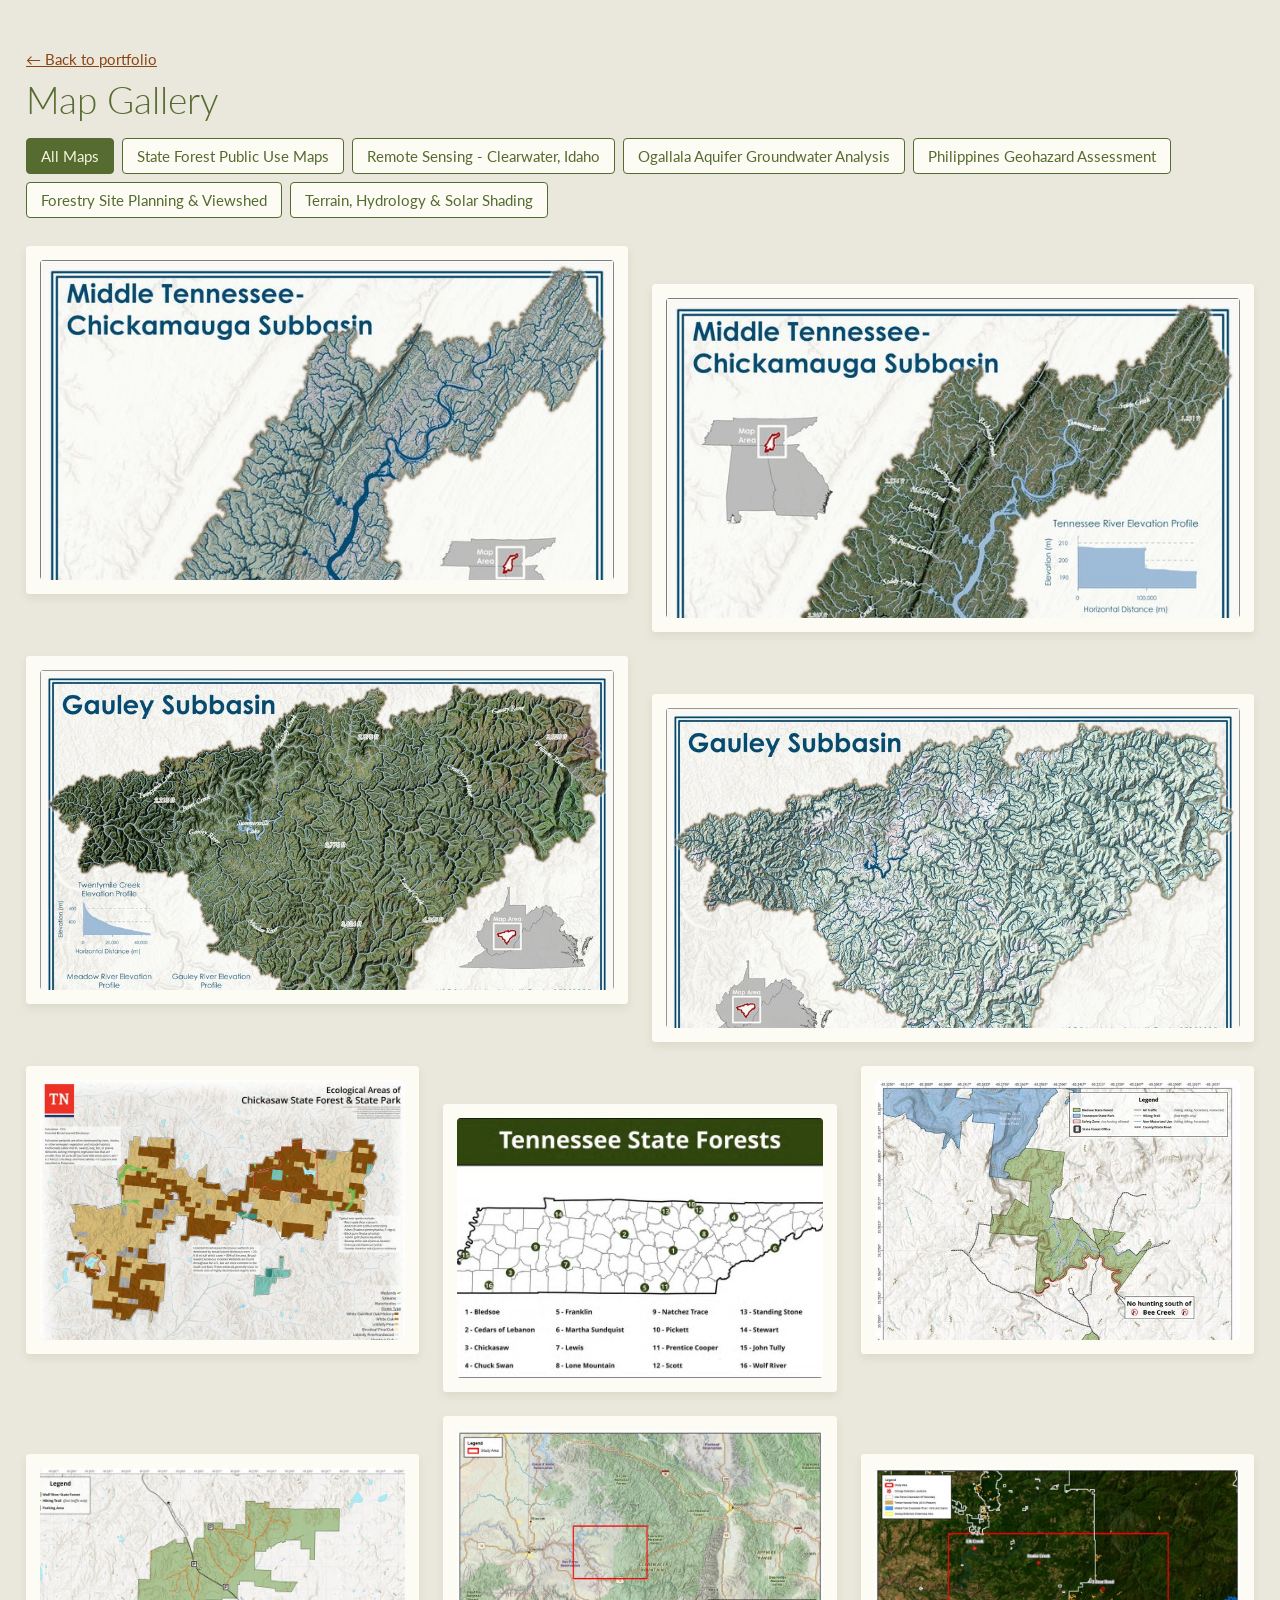
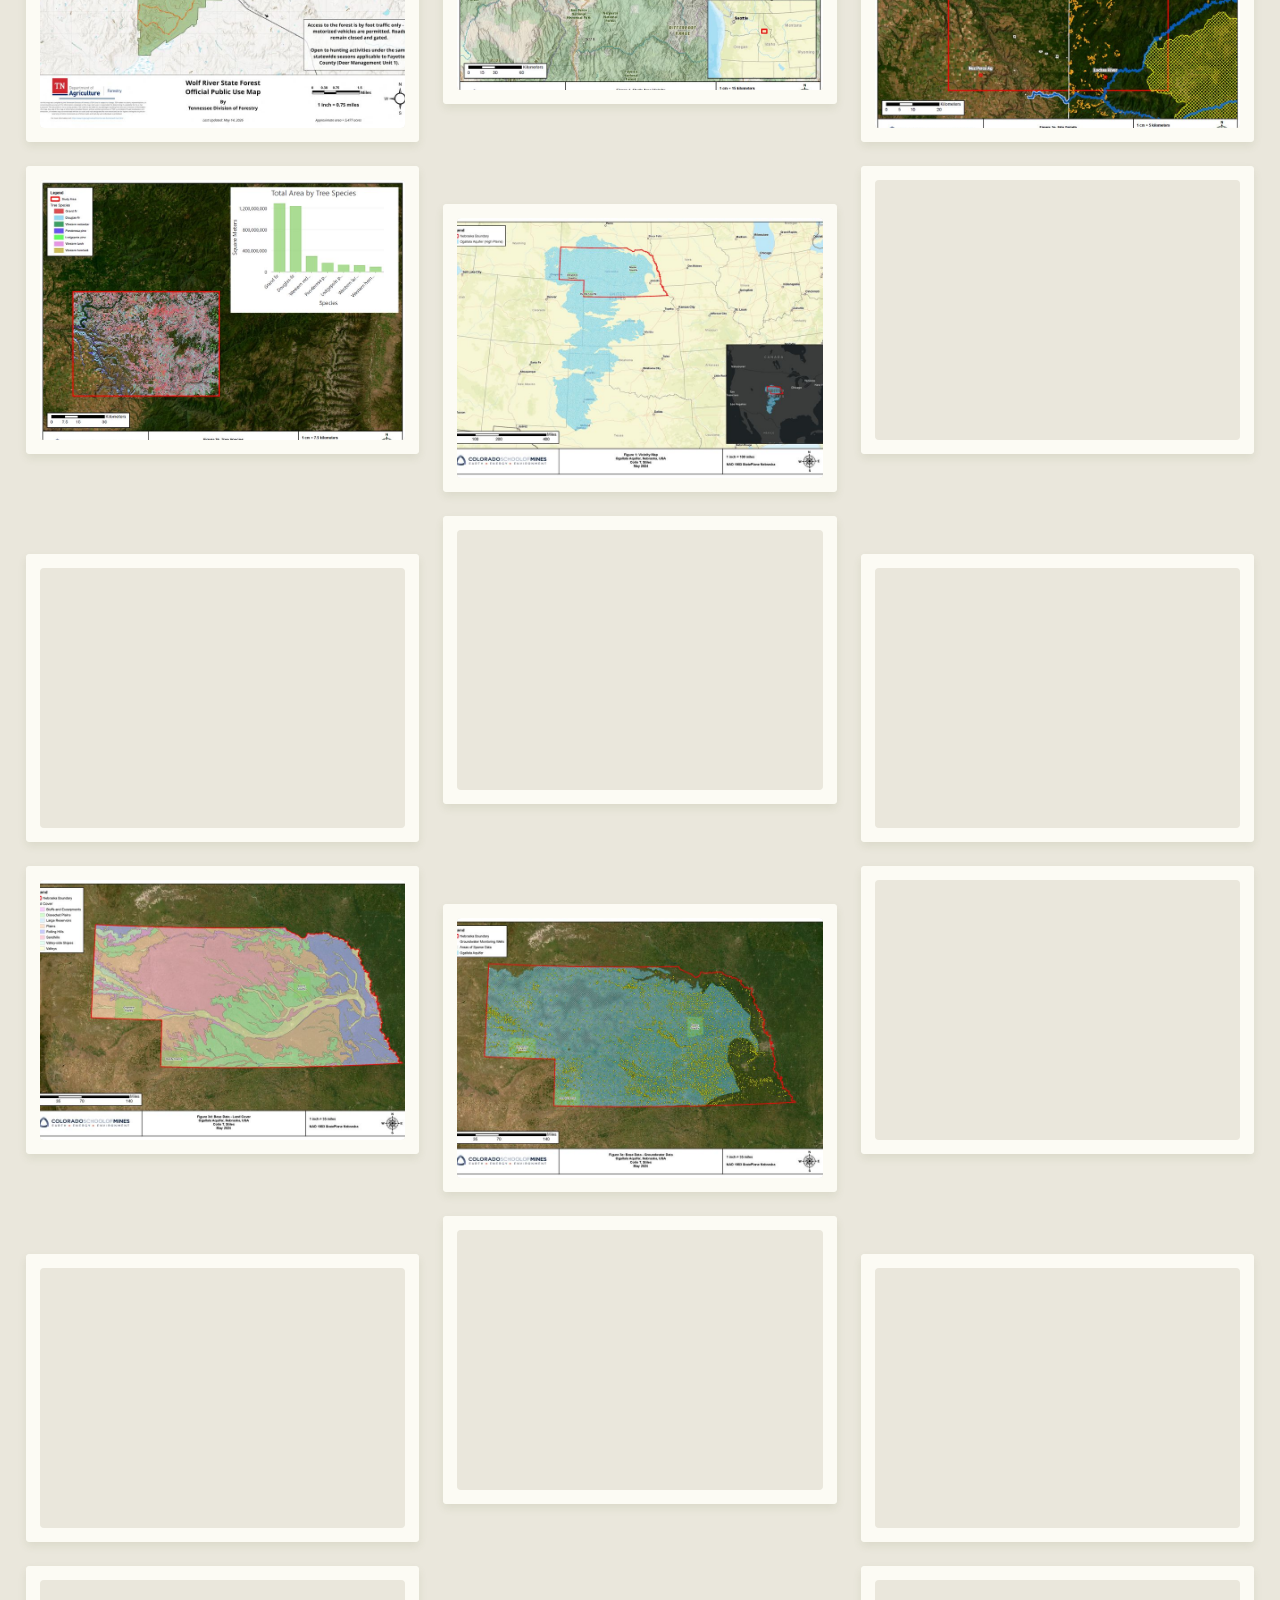
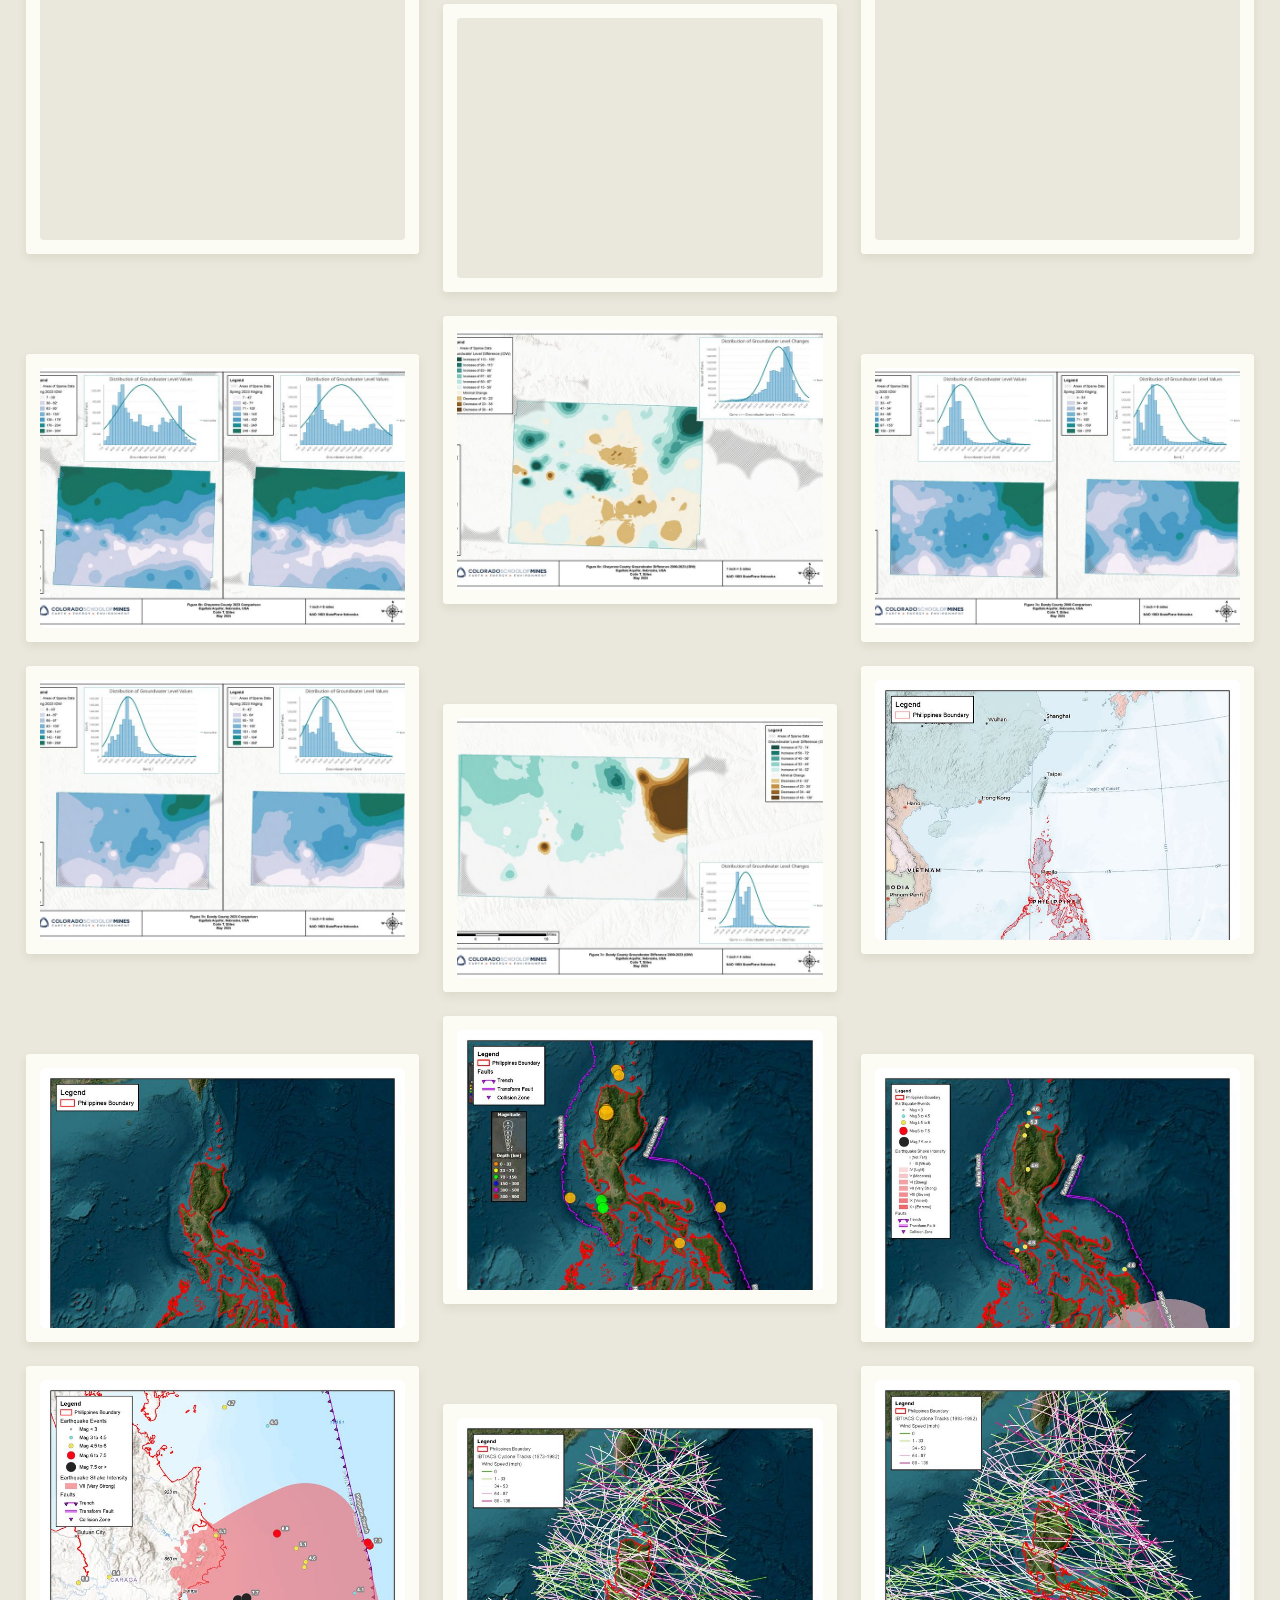
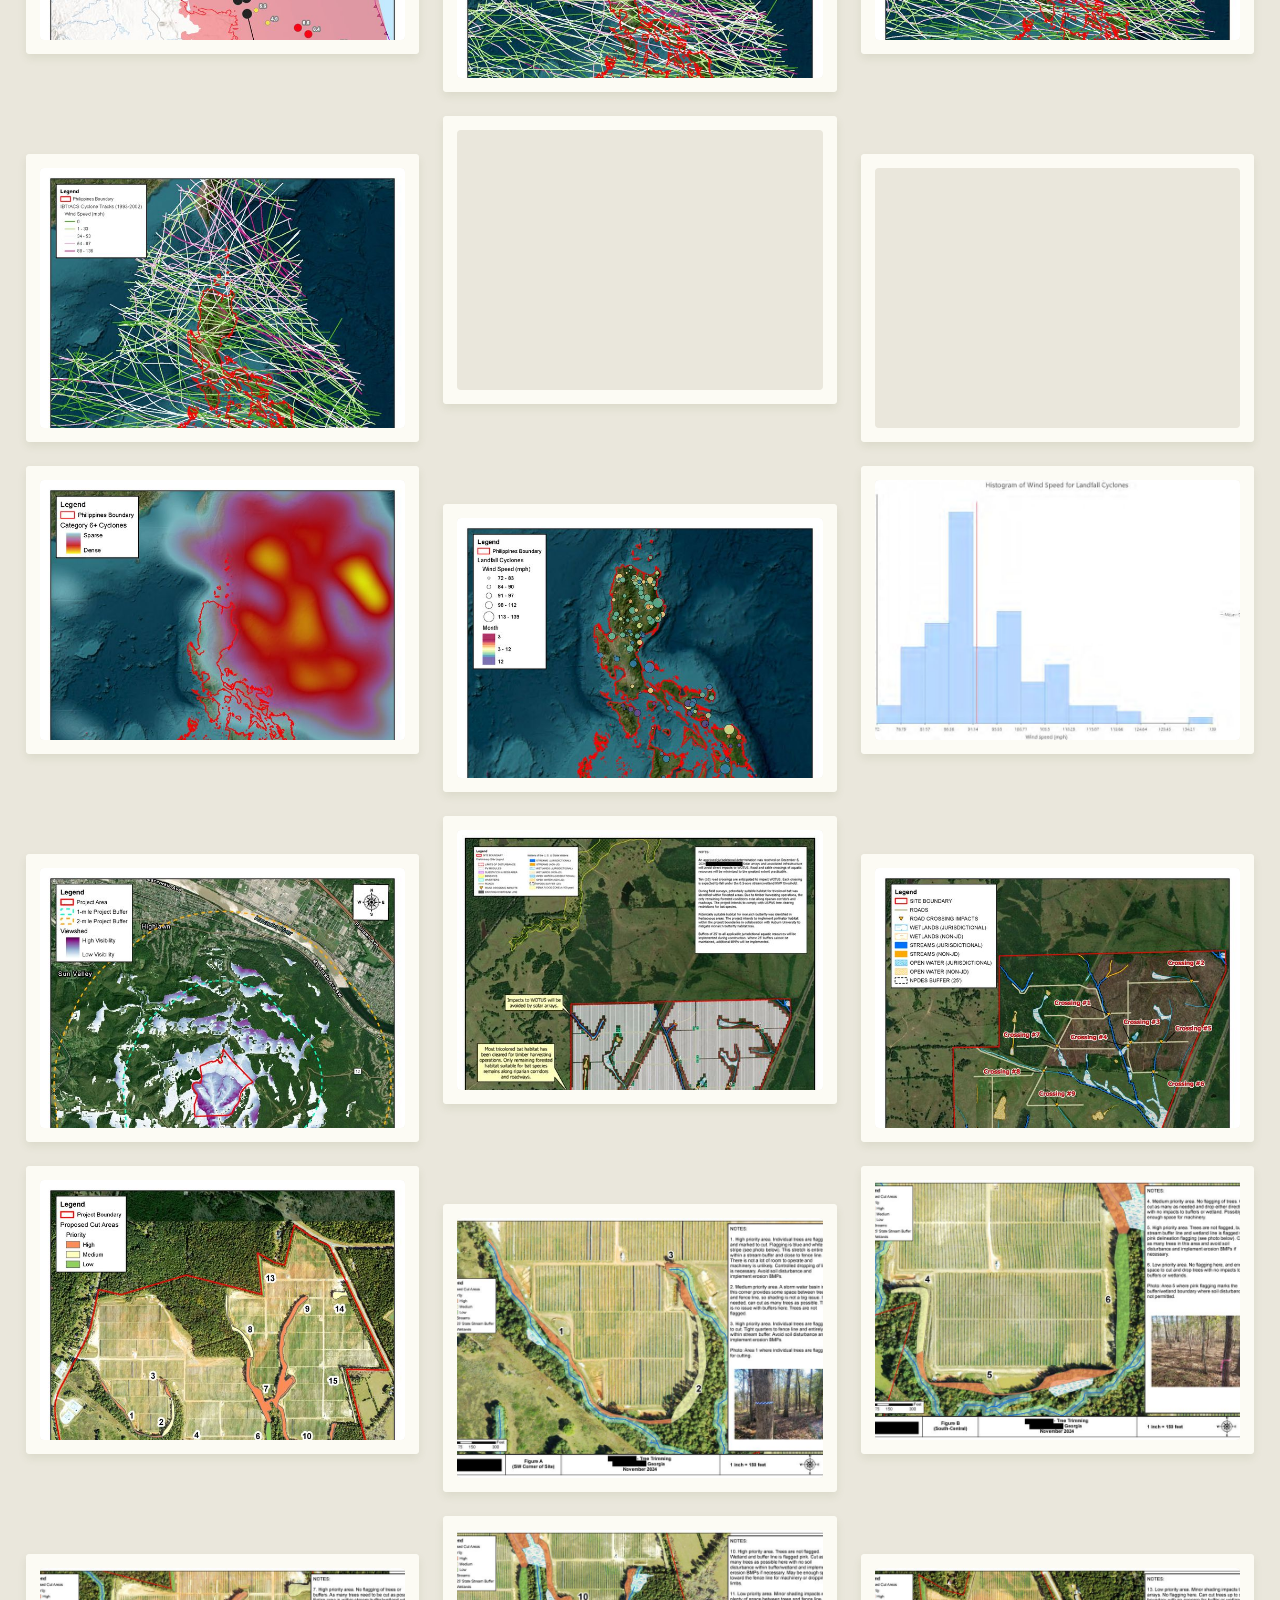
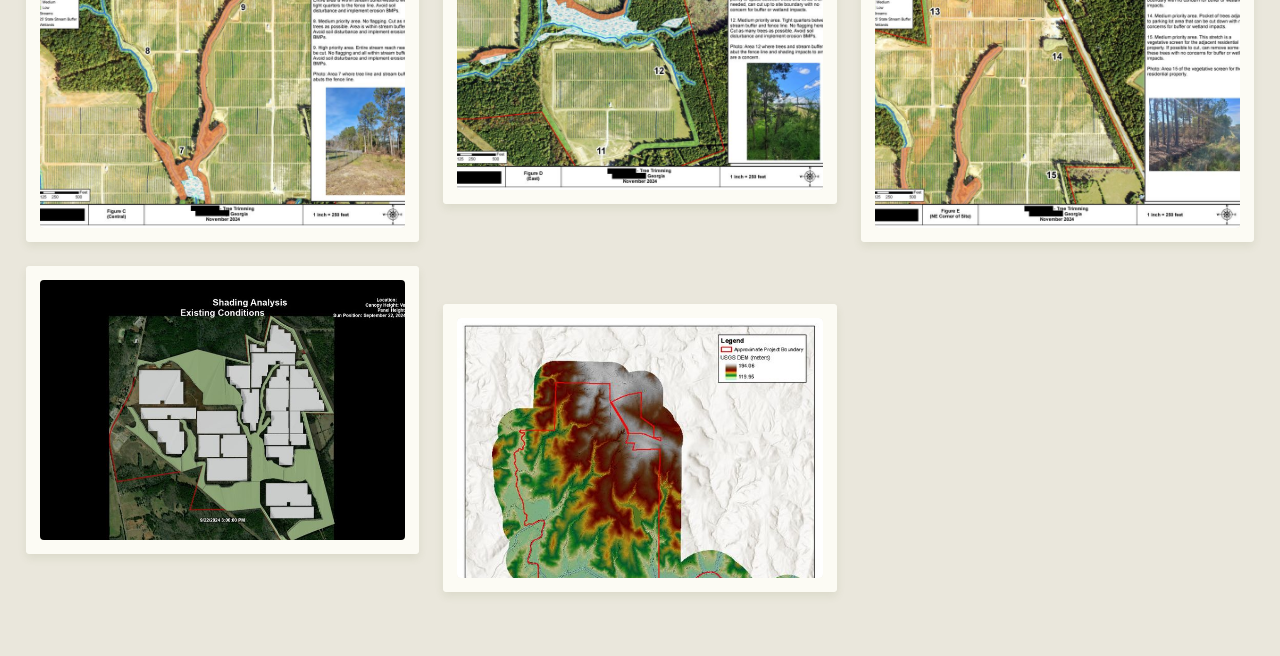
==== commit 9863da2f: "Fix gallery header overlap, rename card buttons, and match site theme Switch the gallery header to a" ====
--- a/map-gallery.html
+++ b/map-gallery.html
@@ -4,12 +4,13 @@
     <meta charset="UTF-8">
     <meta name="viewport" content="width=device-width, initial-scale=1.0">
     <title>Map Gallery | Colin Stiles</title>
+    <link href="https://fonts.googleapis.com/css?family=Lato:300,400,700,900" rel="stylesheet">
     <link rel="stylesheet" href="css/bootstrap.min.css">
     <link rel="stylesheet" href="css/styles.css">
     <style>
         body {
-            background: #f6f7fb;
-            color: #374054;
+            background: var(--background-dark);
+            color: var(--text-color-dark);
         }
 
         .gallery-shell {
@@ -20,11 +21,13 @@
 
 
         .gallery-header { margin-bottom: 28px; }
-        .gallery-header h1 { margin: 8px 0 16px; font-size: 32px; }
-        .gallery-back { color: #374054; font-size: 14px; }
+        .gallery-header h1 { margin: 8px 0 16px; font-size: 2.2em; font-weight: var(--font-weight-light); color: var(--primary-color); }
+        .gallery-back { color: var(--secondary-color); font-size: var(--font-size-small); }
+        .gallery-back:hover { color: var(--primary-color); text-decoration: none; }
         .gallery-filters { display: flex; flex-wrap: wrap; gap: 8px; }
-        .gallery-filters a { padding: 6px 14px; border-radius: 999px; background: #fff; color: #374054; font-size: 14px; box-shadow: 0 2px 8px rgba(55, 64, 84, 0.1); text-decoration: none; }
-        .gallery-filters a.active { background: #374054; color: #fff; }
+        .gallery-filters a { padding: 8px 14px; border-radius: 4px; background: var(--background-light); color: var(--primary-color); border: 1px solid var(--primary-color); font-size: var(--font-size-small); text-decoration: none; transition: background-color 0.3s ease, color 0.3s ease; }
+        .gallery-filters a:hover { background: var(--primary-color); color: var(--text-color-light); }
+        .gallery-filters a.active { background: var(--primary-color); color: var(--text-color-light); }
 
         .gallery-grid {
             display: grid;
@@ -46,16 +49,16 @@
         }
 
         .gallery-card {
-            background: #fff;
-            border-radius: 12px;
+            background: var(--background-light);
+            border-radius: 4px;
             overflow: hidden;
-            box-shadow: 0 14px 38px rgba(55, 64, 84, 0.12);
-            transition: transform 0.2s ease, box-shadow 0.2s ease;
+            box-shadow: 0 4px 8px rgba(var(--primary-color-rgb), 0.1);
+            transition: transform 0.3s ease, box-shadow 0.3s ease;
         }
 
         .gallery-card:hover {
-            transform: translateY(-4px);
-            box-shadow: 0 18px 44px rgba(55, 64, 84, 0.18);
+            transform: translateY(-5px);
+            box-shadow: 0 6px 12px rgba(var(--primary-color-rgb), 0.2);
         }
 
         .gallery-card a {
@@ -63,7 +66,7 @@
         }
 
         .gallery-frame {
-            background: linear-gradient(180deg, #edf2f8 0%, #e5ebf4 100%);
+            background: var(--background-light);
             padding: 14px;
         }
 
@@ -73,8 +76,8 @@
             height: 260px;
             object-fit: cover;
             object-position: center top;
-            border-radius: 8px;
-            background: #e9edf5;
+            border-radius: 4px;
+            background: var(--background-dark);
         }
 
         .gallery-item--wide .gallery-frame img {
@@ -119,7 +122,7 @@
 </head>
 <body>
     <main class="gallery-shell">
-    <header class="gallery-header">
+    <div class="gallery-header">
         <a class="gallery-back" href="index.html#projects">&larr; Back to portfolio</a>
         <h1>Map Gallery</h1>
         <nav class="gallery-filters" aria-label="Map collections">
@@ -131,7 +134,7 @@
             <a href="map-gallery.html?collection=forestry-planning" data-filter="forestry-planning">Forestry Site Planning & Viewshed</a>
             <a href="map-gallery.html?collection=terrain-hydrology" data-filter="terrain-hydrology">Terrain, Hydrology & Solar Shading</a>
         </nav>
-    </header>
+    </div>
     <div class="gallery-grid">
             <article class="gallery-item gallery-item--wide" data-collection="terrain-hydrology">
                 <div class="gallery-card">
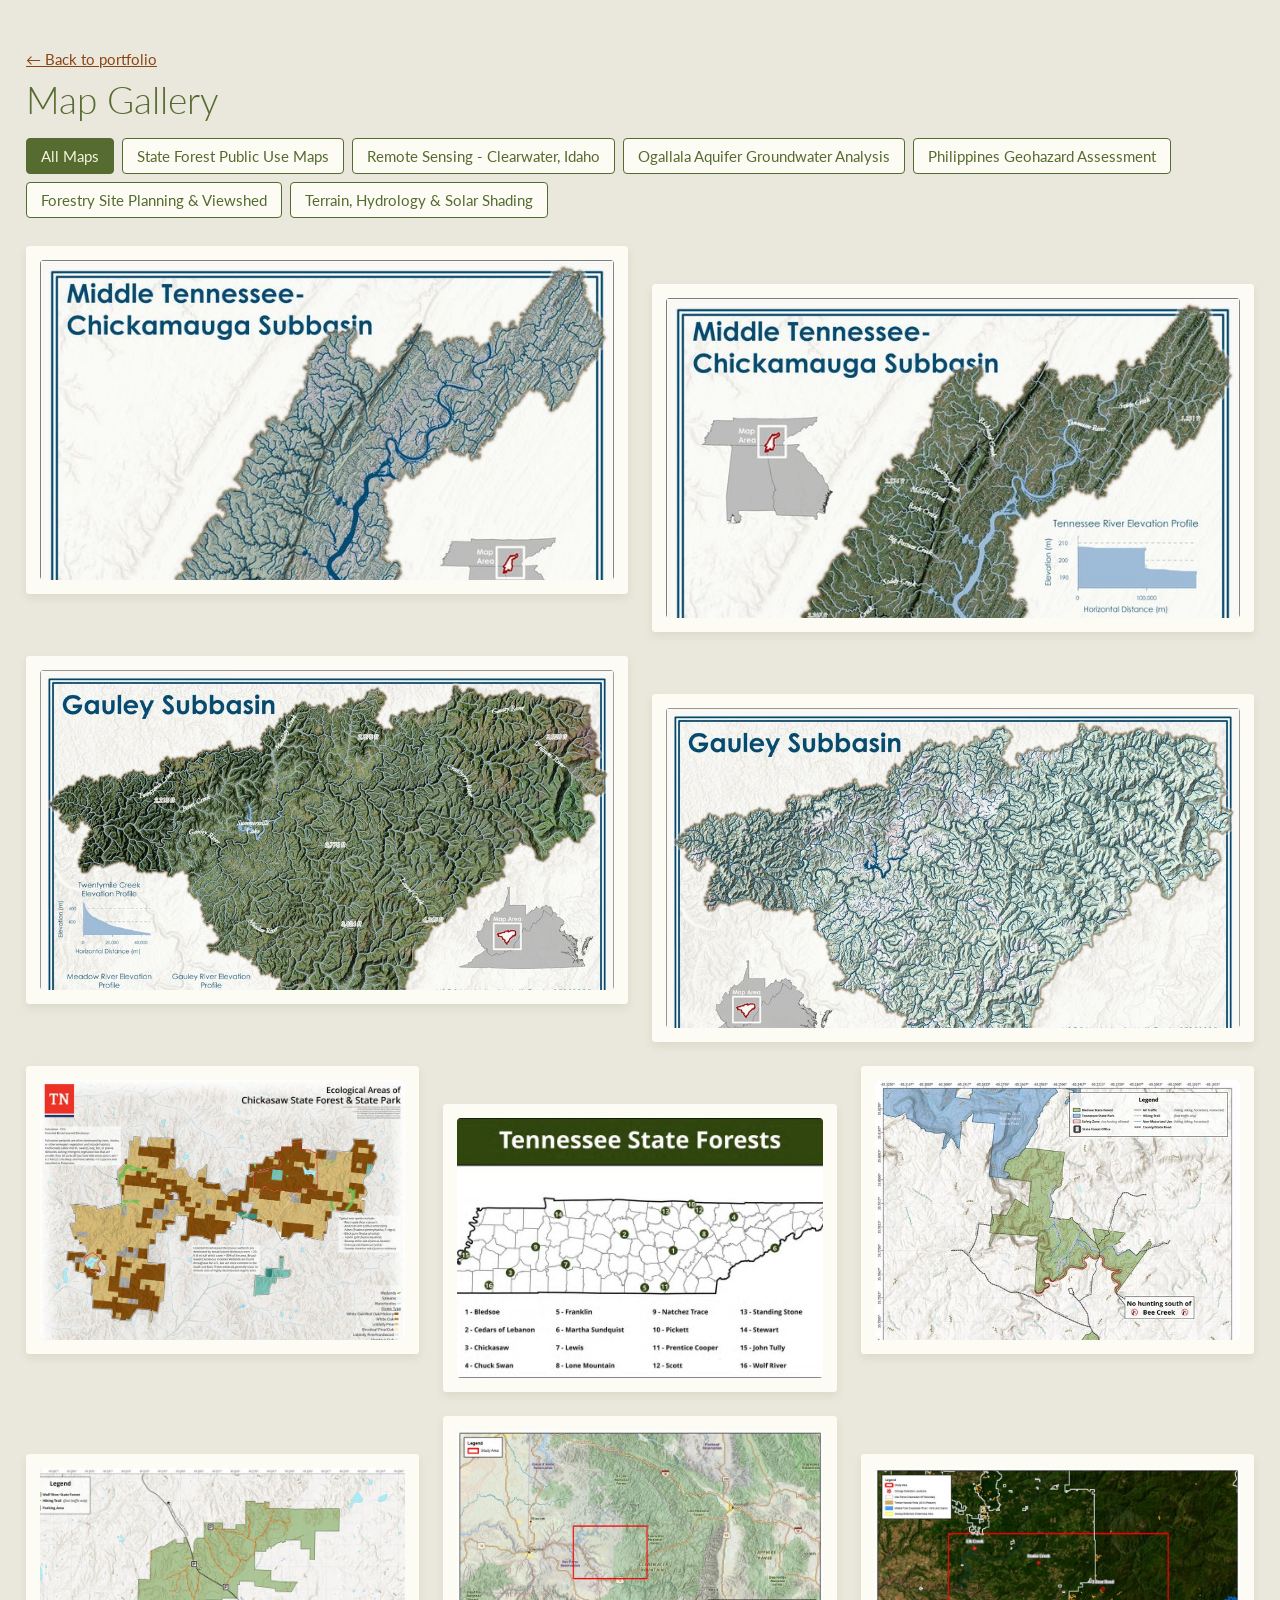
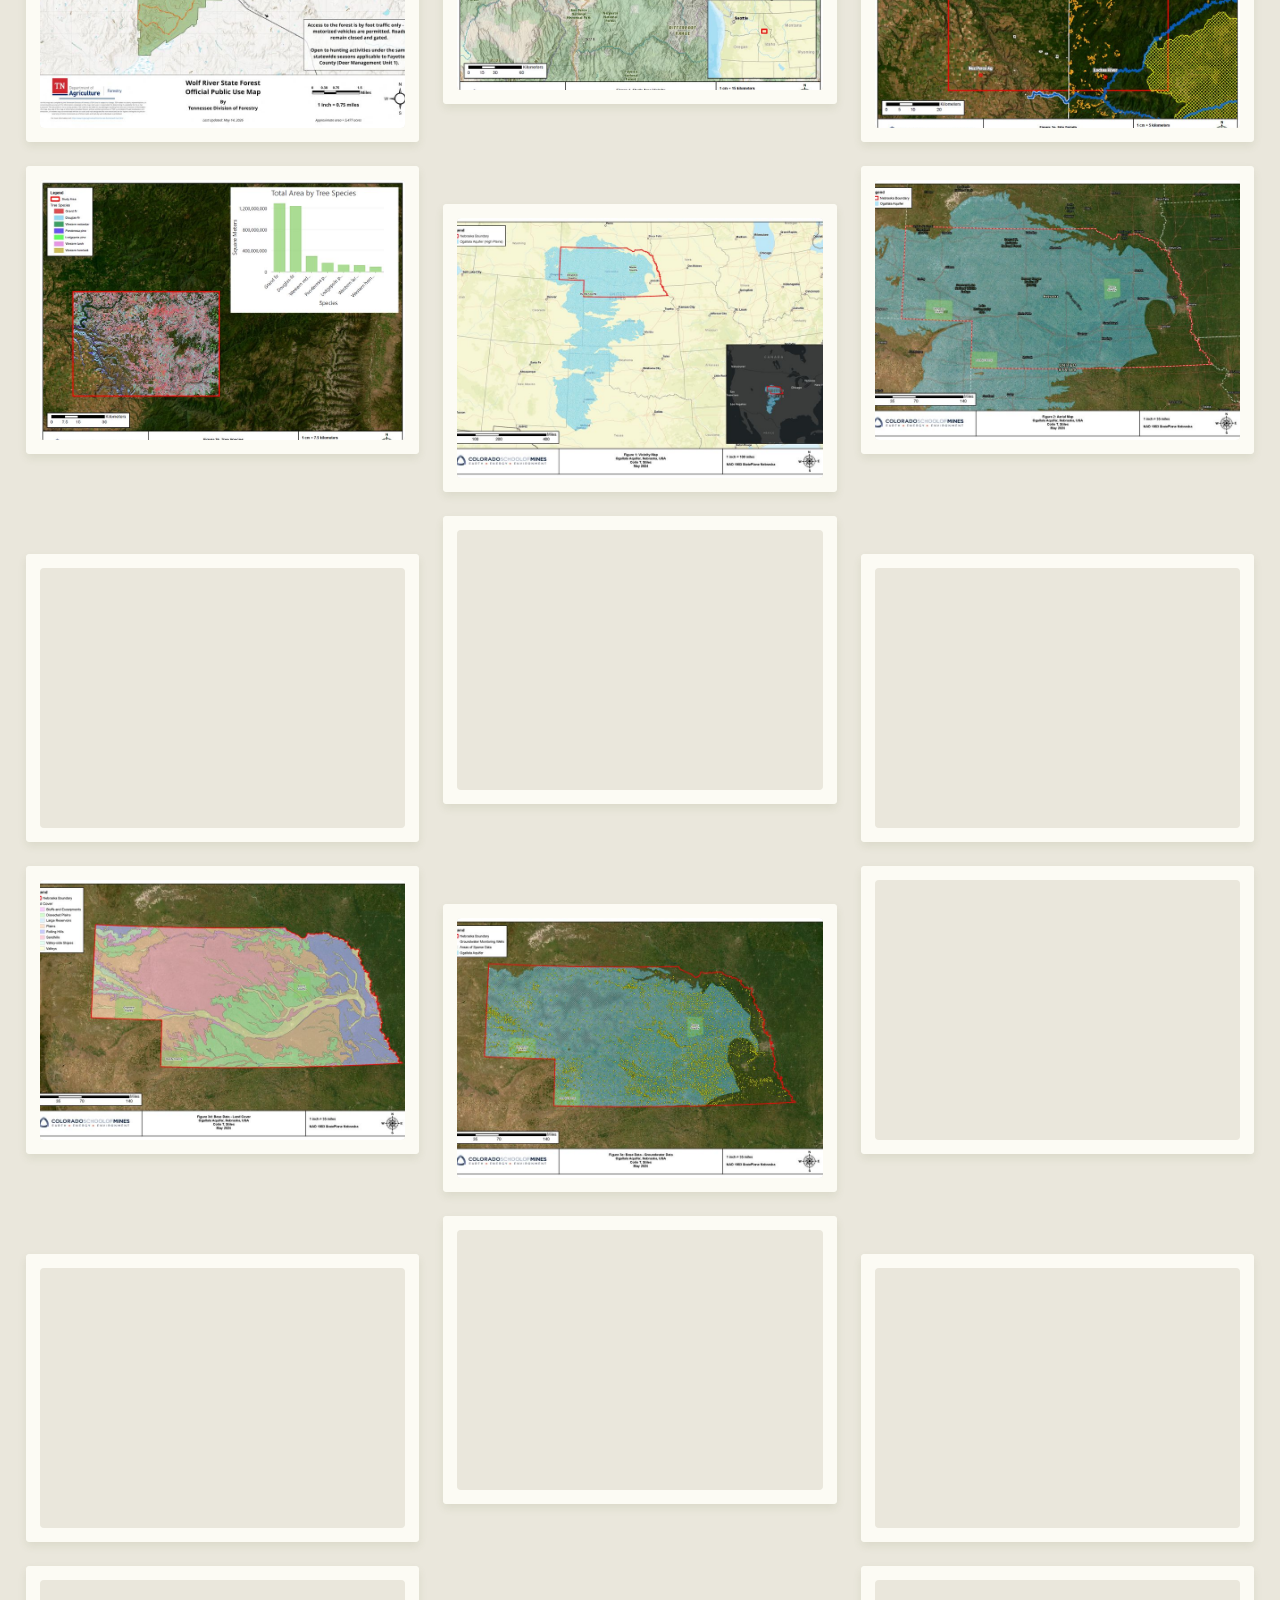
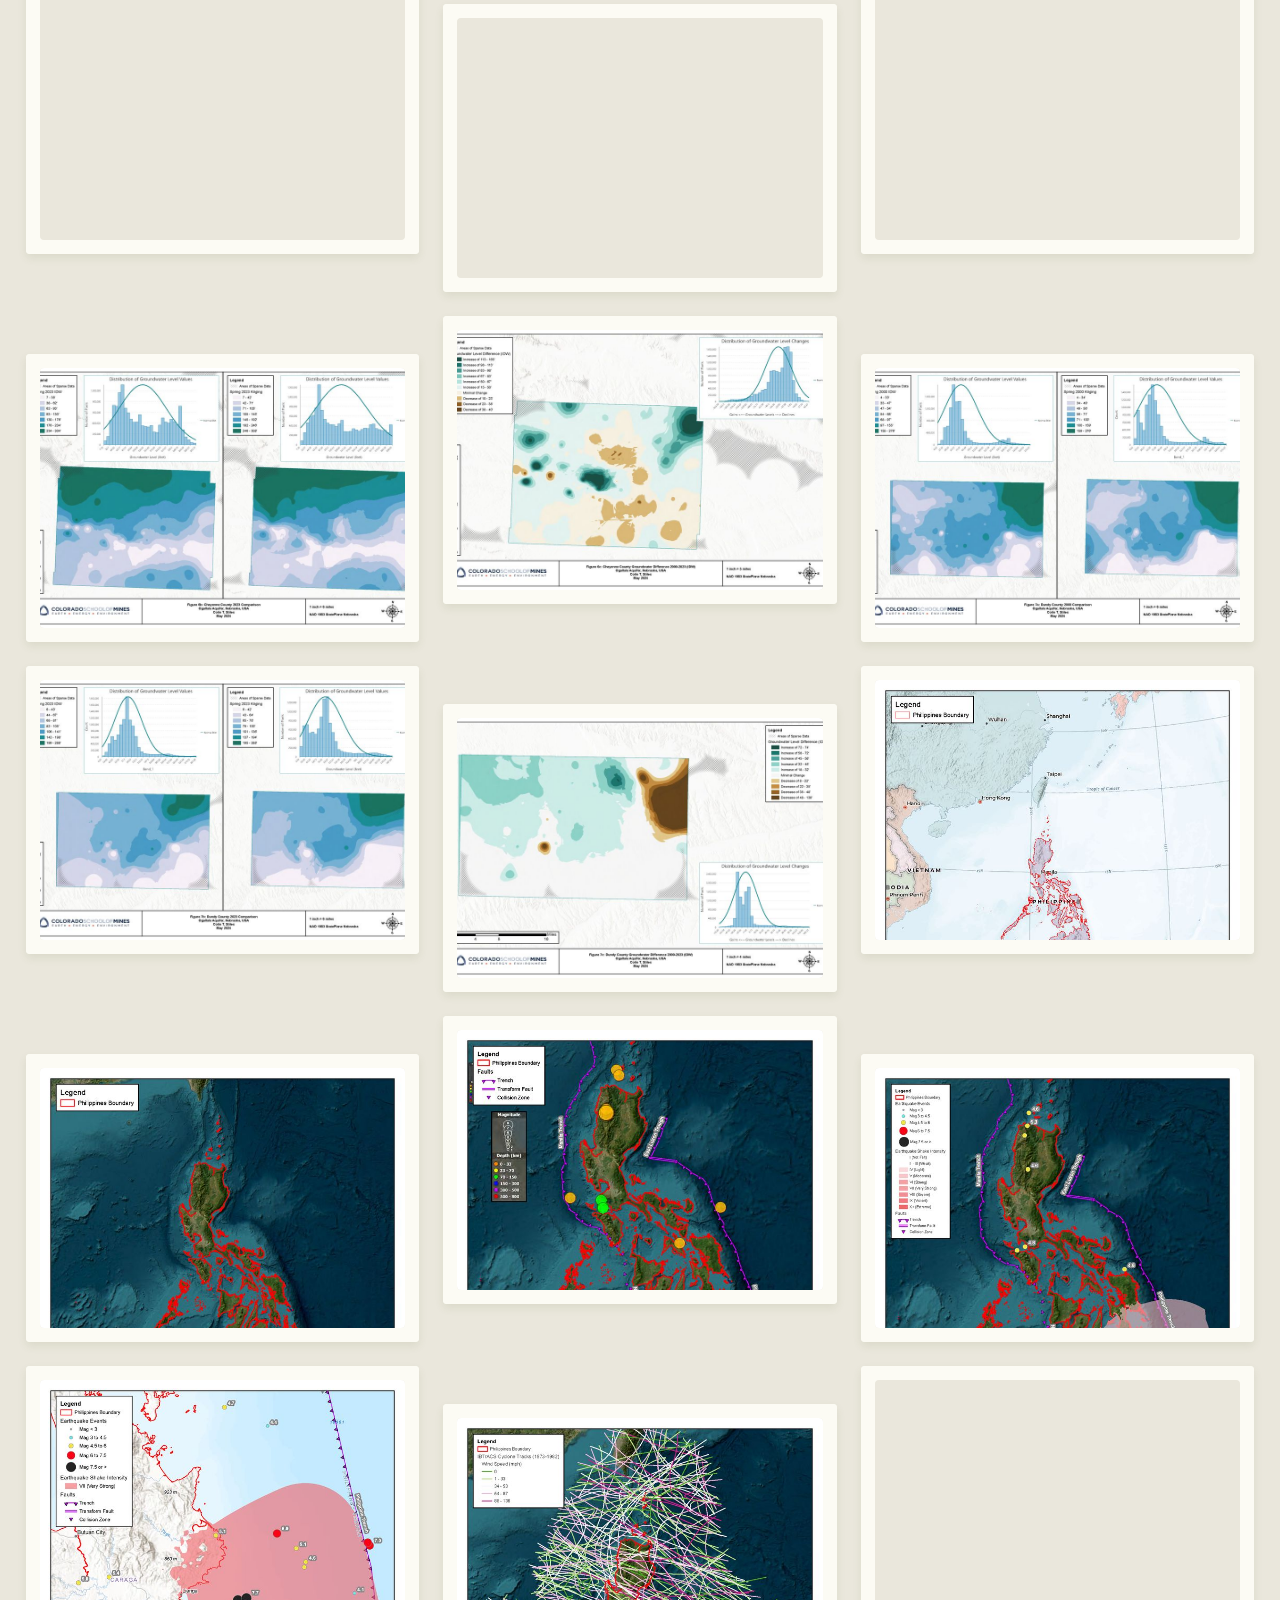
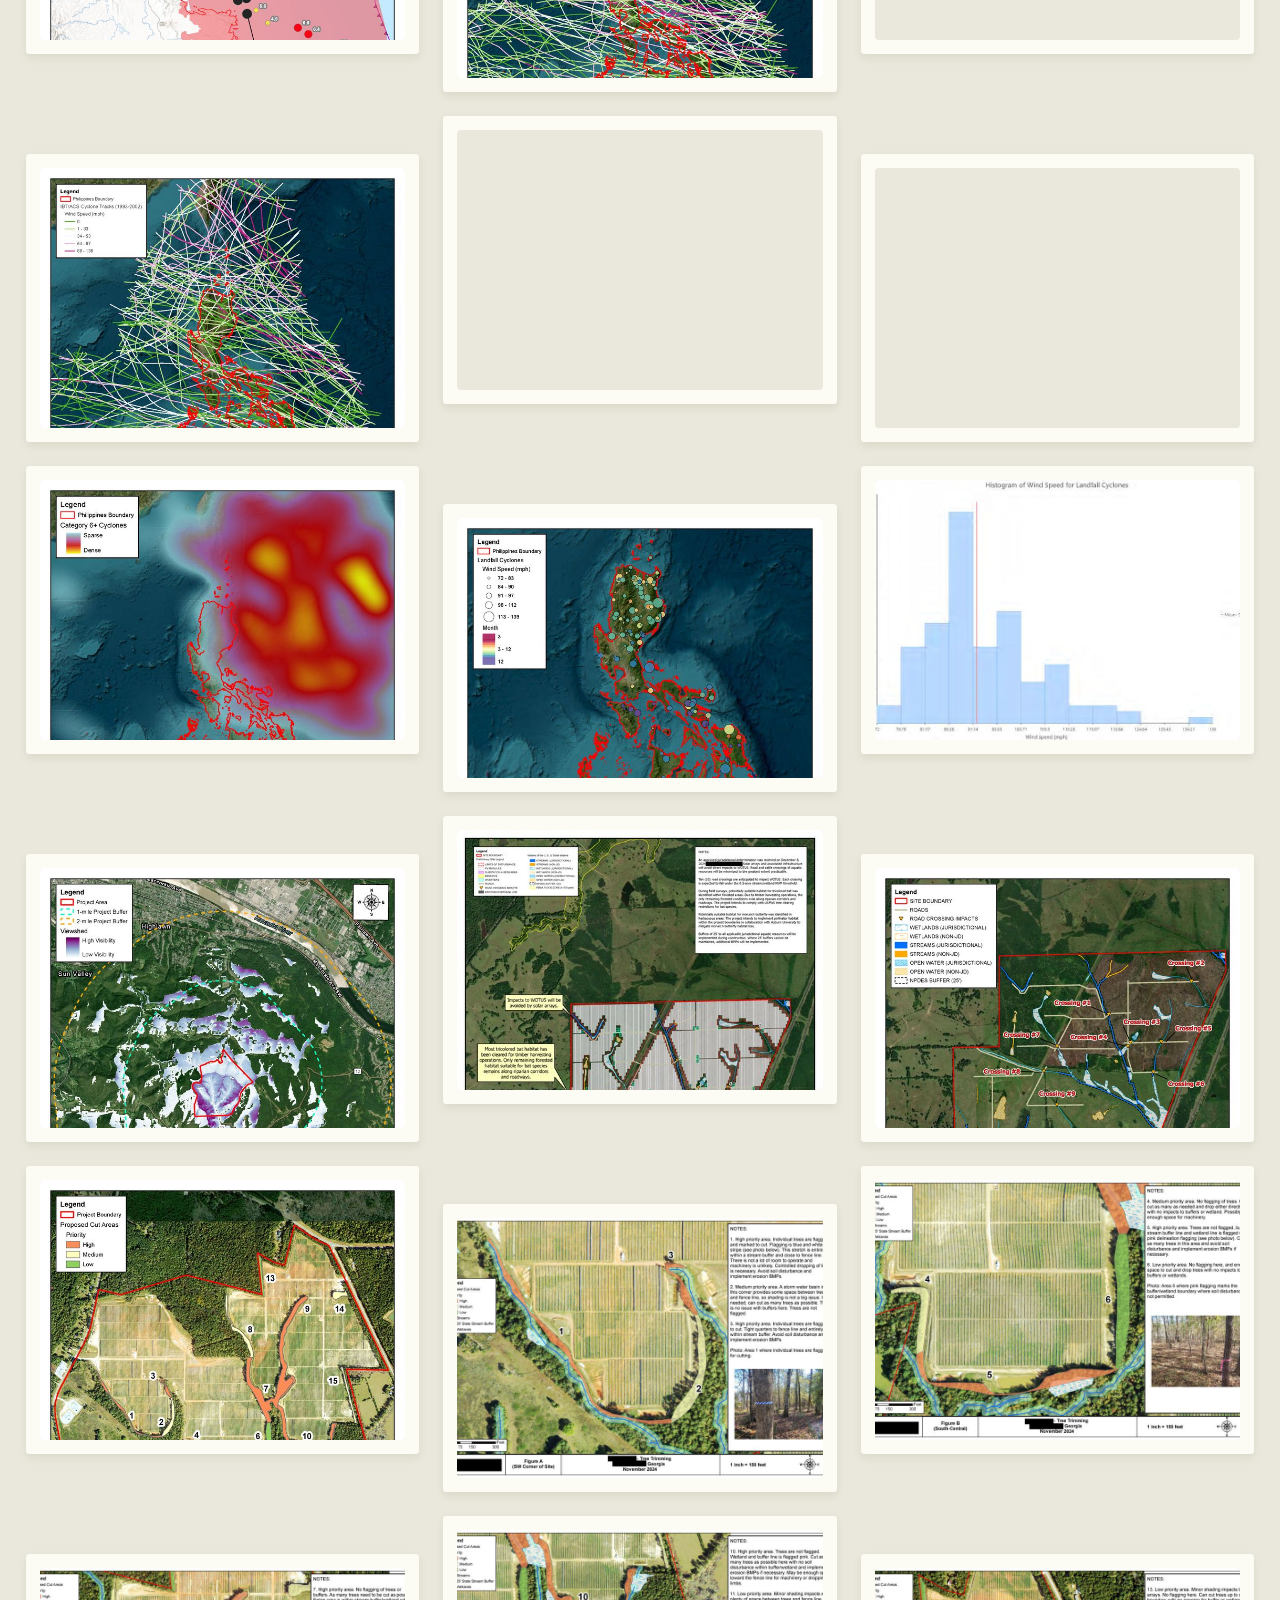
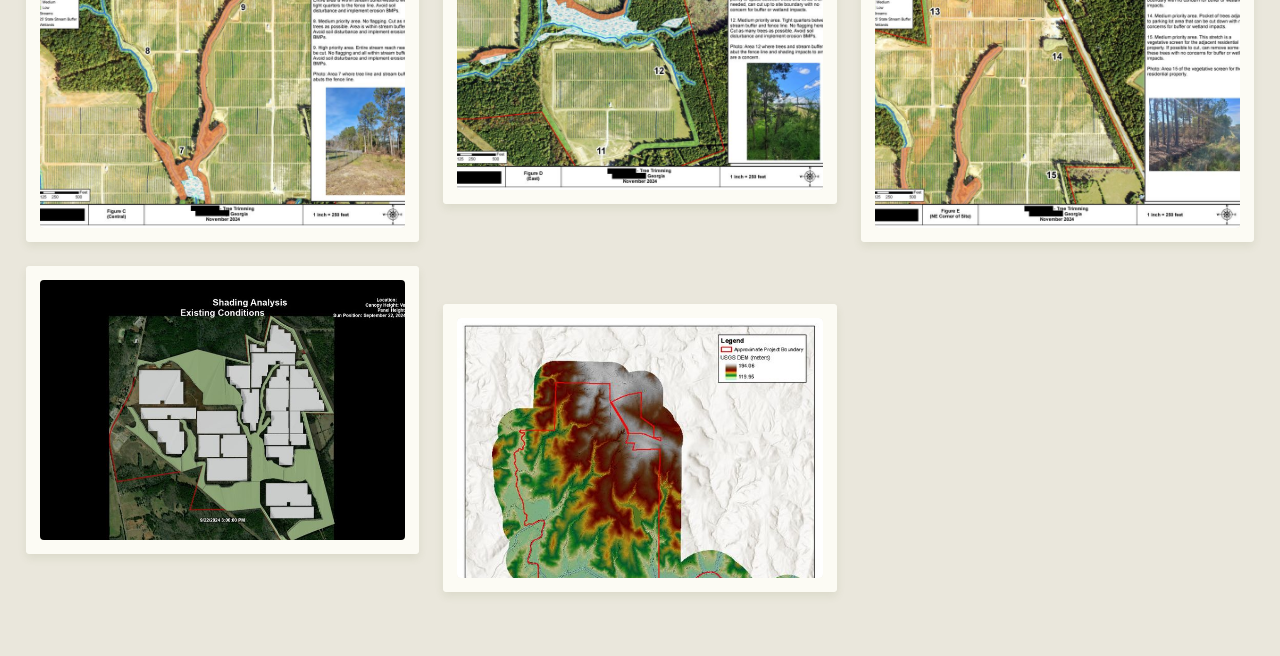
==== commit 2d80587a: "Replace favicon with a new olive and cream C icon Add SVG, ICO, PNG, apple-touch, and app icons, lin" ====
--- a/map-gallery.html
+++ b/map-gallery.html
@@ -4,6 +4,12 @@
     <meta charset="UTF-8">
     <meta name="viewport" content="width=device-width, initial-scale=1.0">
     <title>Map Gallery | Colin Stiles</title>
+    <link rel="icon" href="images/favicons/favicon.svg" type="image/svg+xml">
+    <link rel="icon" href="images/favicons/favicon.ico" sizes="48x48">
+    <link rel="icon" type="image/png" sizes="32x32" href="images/favicons/favicon-32x32.png">
+    <link rel="icon" type="image/png" sizes="16x16" href="images/favicons/favicon-16x16.png">
+    <link rel="apple-touch-icon" href="images/favicons/apple-touch-icon.png">
+    <link rel="manifest" href="site.webmanifest">
     <link href="https://fonts.googleapis.com/css?family=Lato:300,400,700,900" rel="stylesheet">
     <link rel="stylesheet" href="css/bootstrap.min.css">
     <link rel="stylesheet" href="css/styles.css">
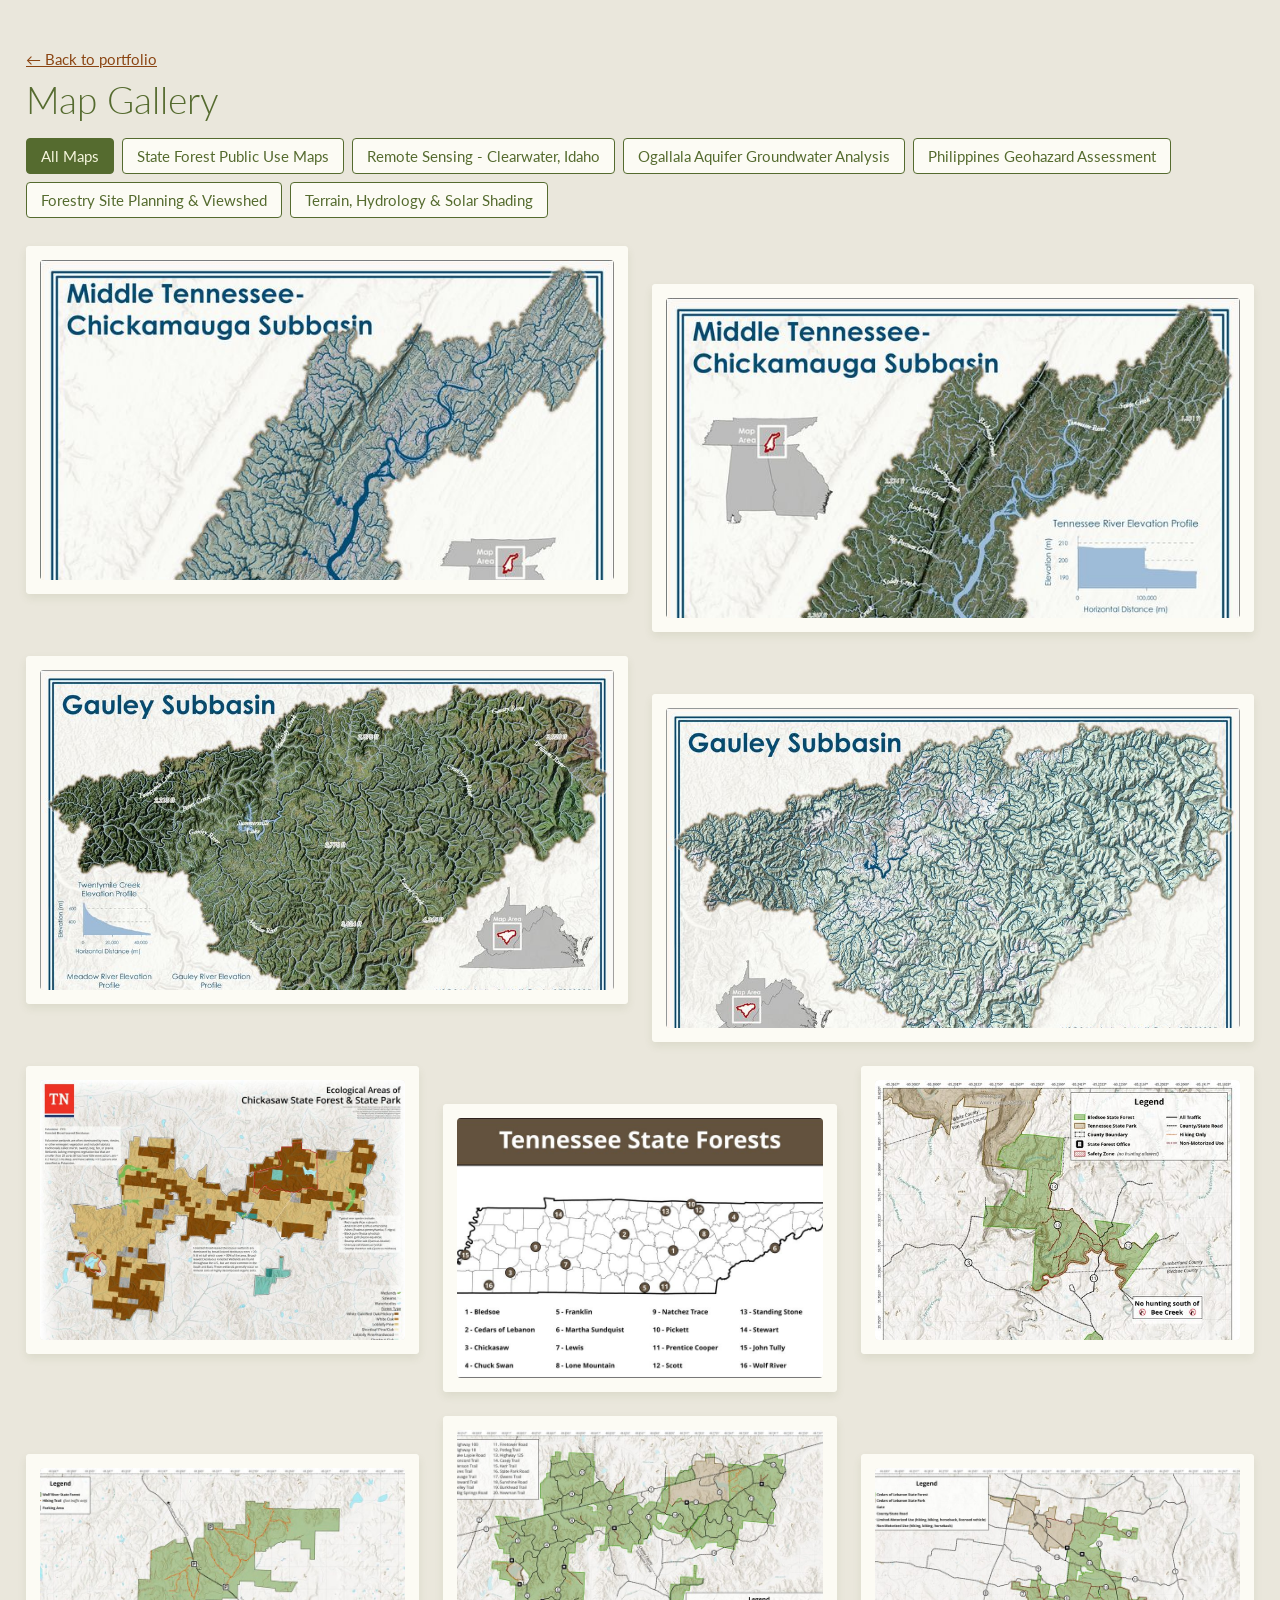
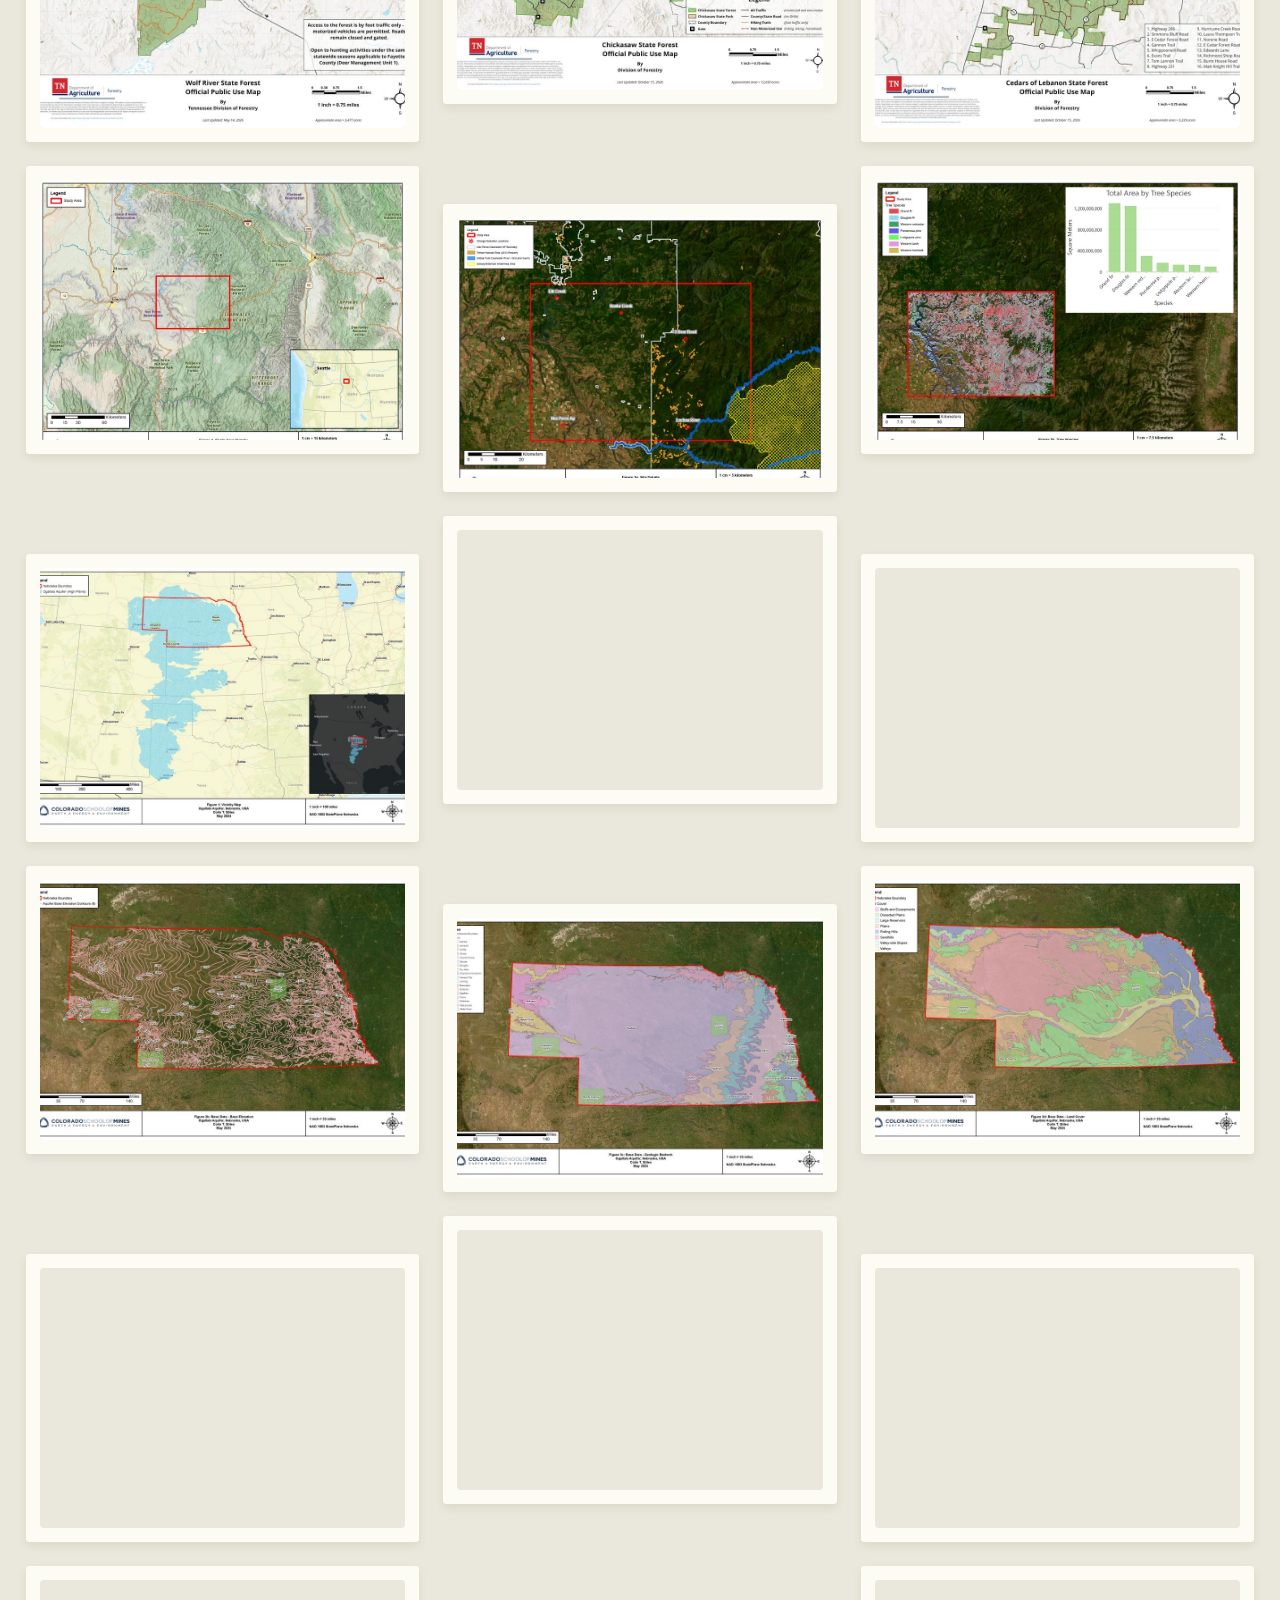
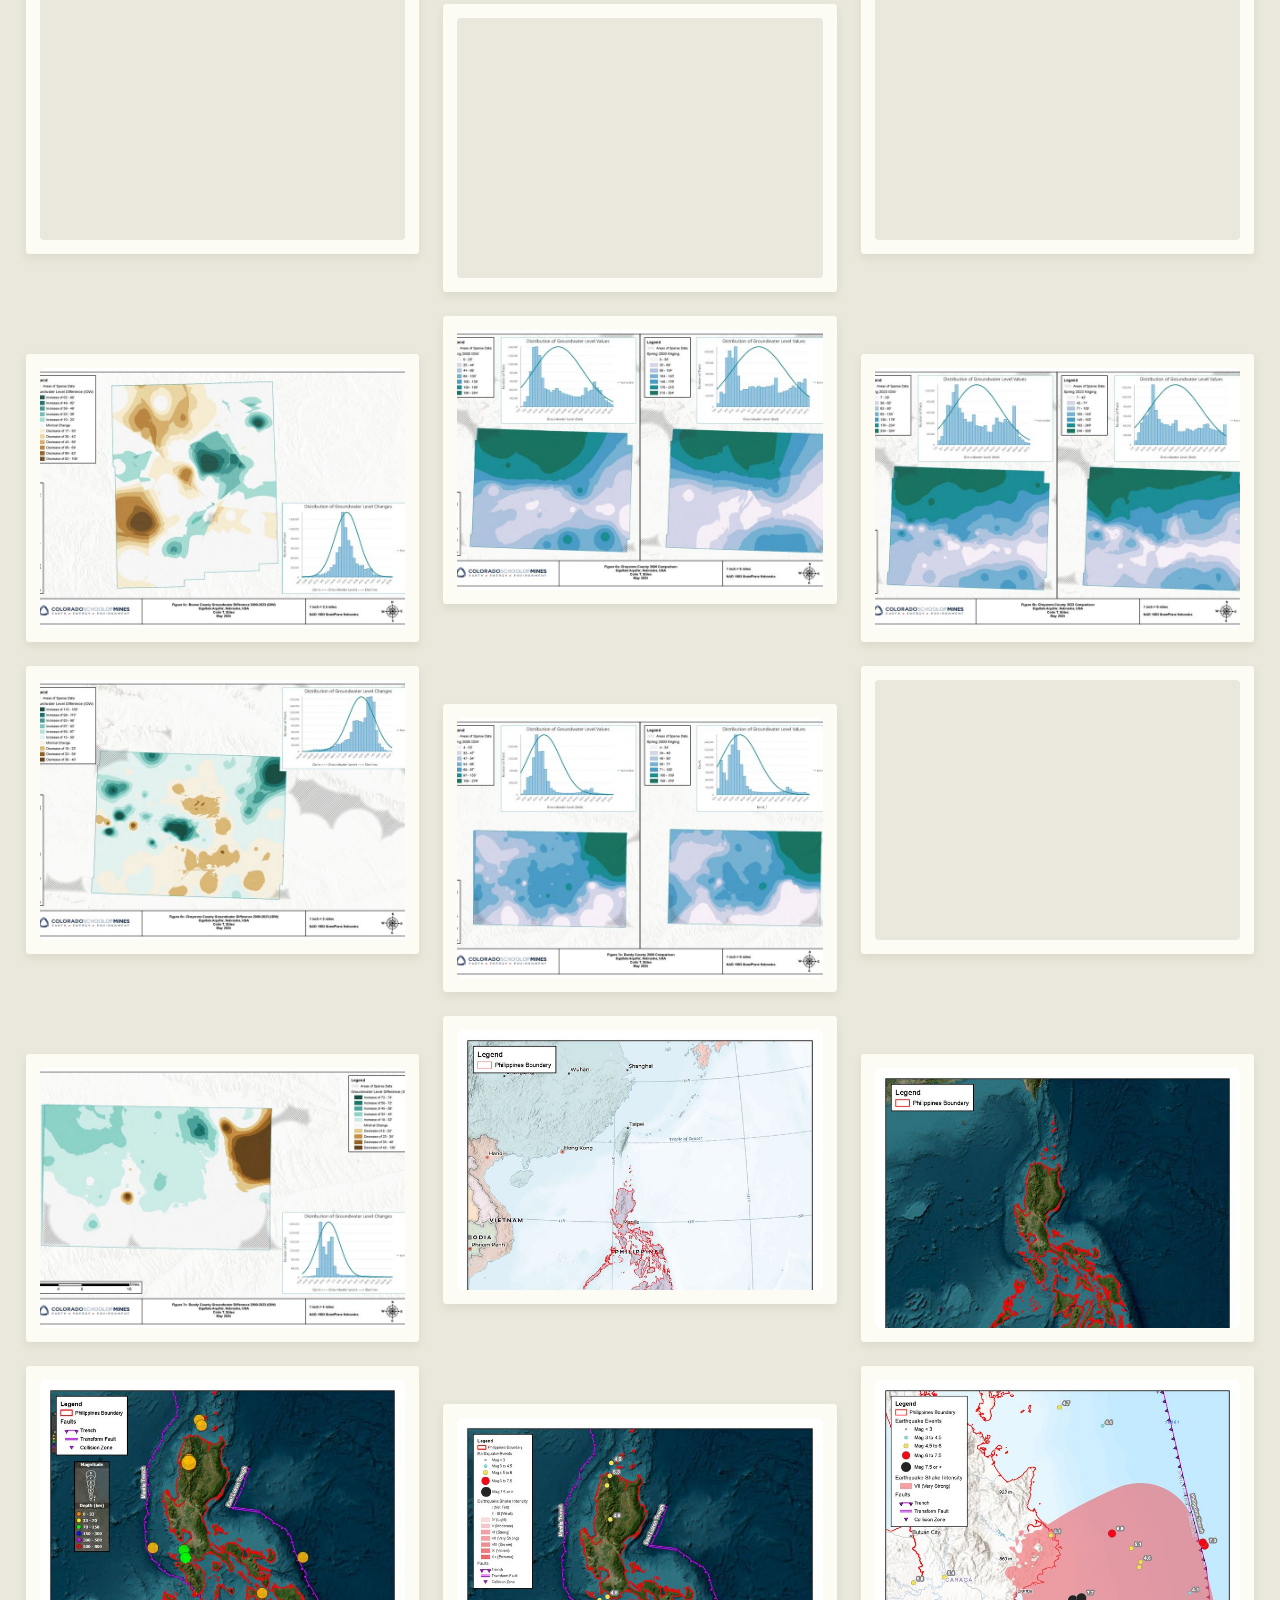
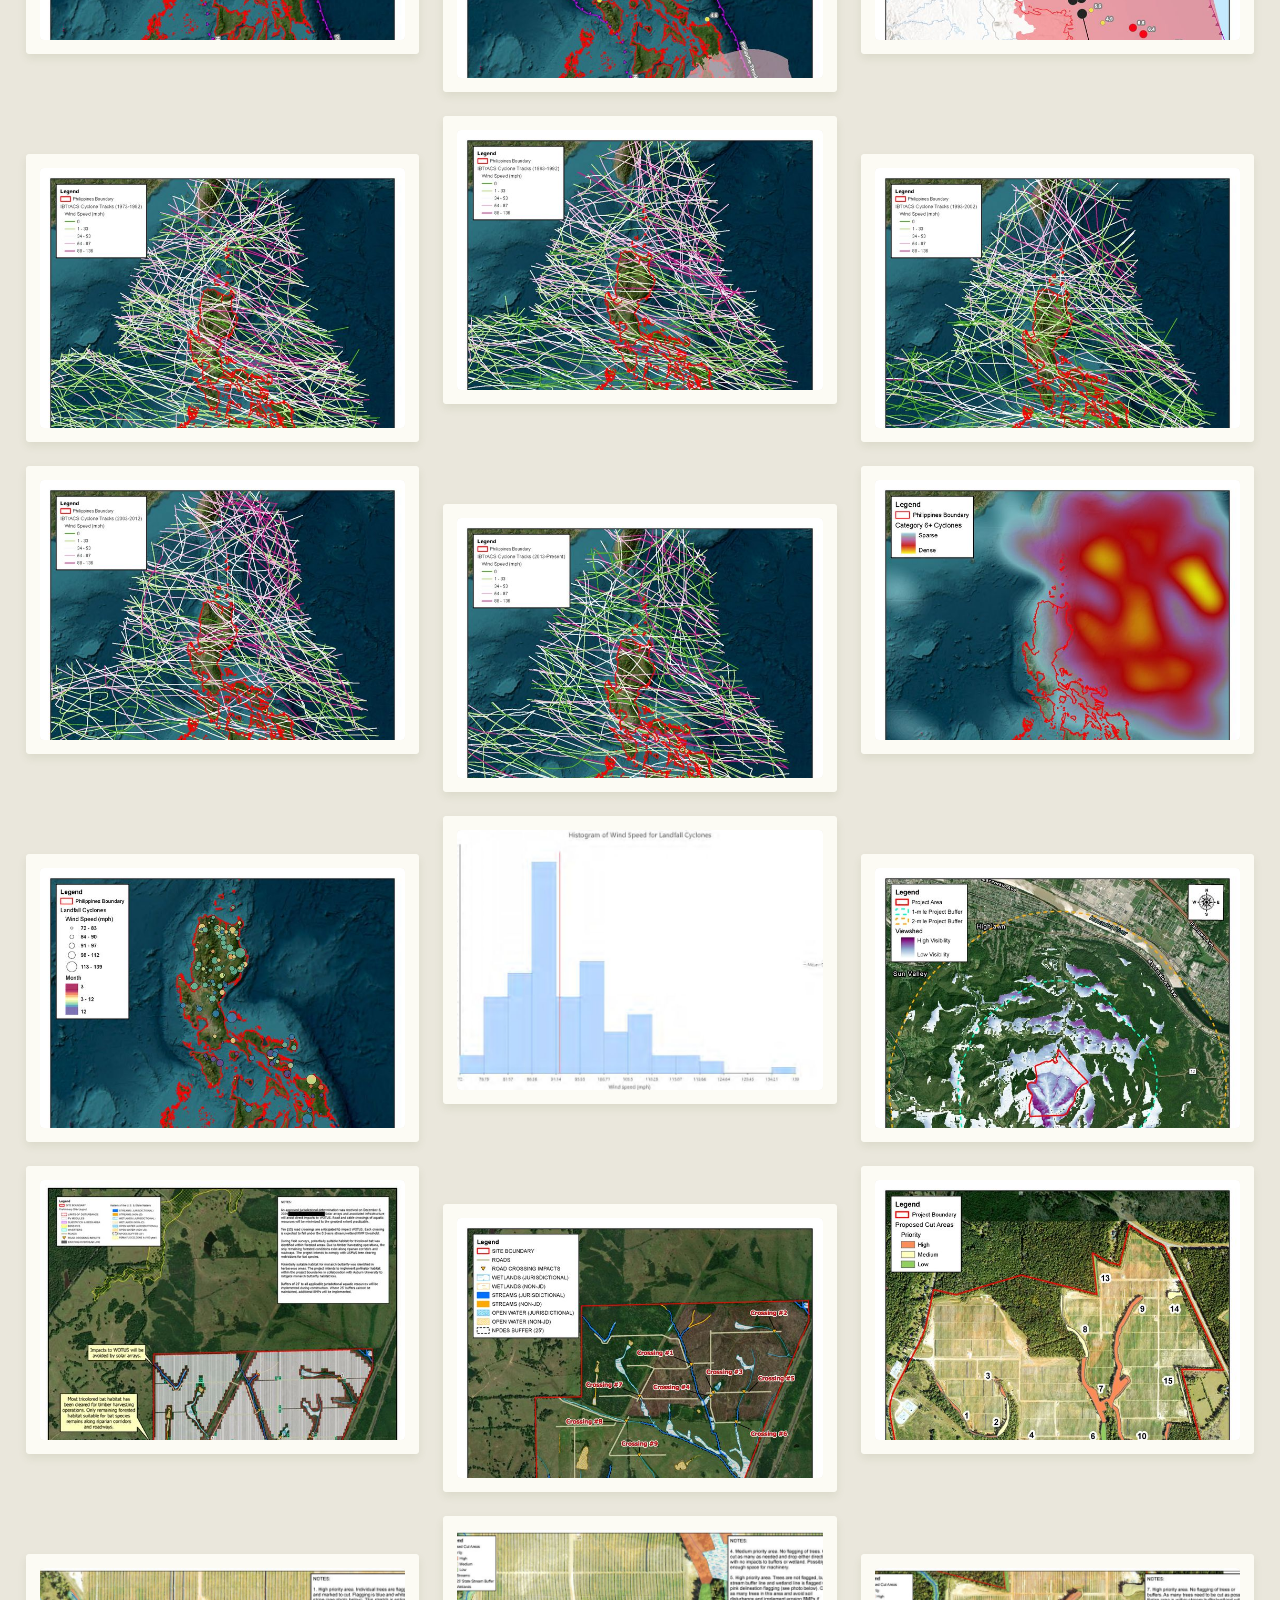
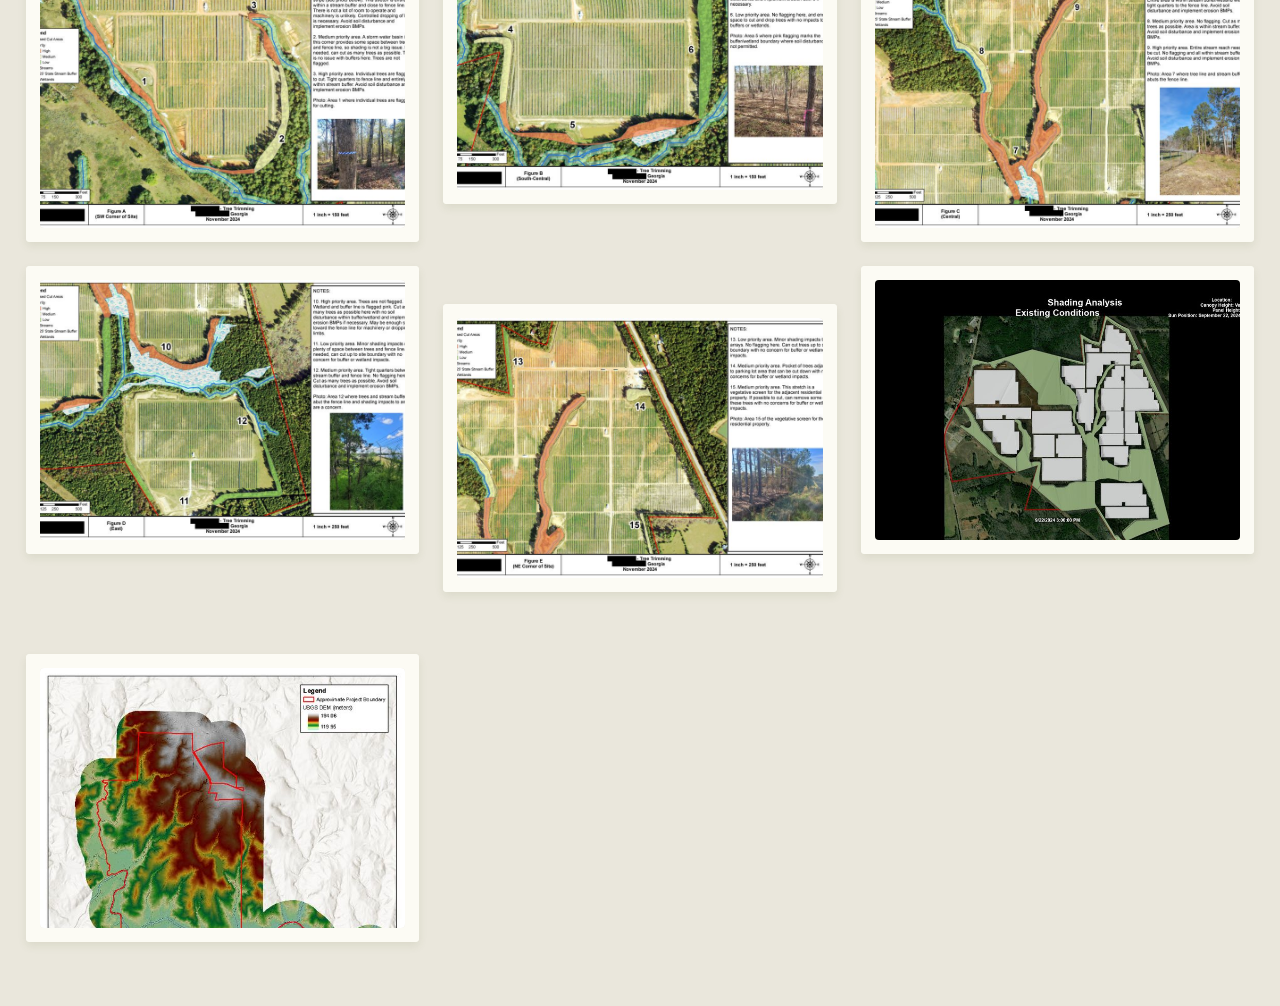
==== commit 39f8f146: "Update State Forest maps and resume - Replace map2 (State Forest locations) and map3 (Bledsoe) with " ====
--- a/map-gallery.html
+++ b/map-gallery.html
@@ -183,6 +183,12 @@
             <article class="gallery-item gallery-item--stagger" data-collection="state-forests">
                 <div class="gallery-card"><a href="images/maps/large/map4.jpg" target="_blank" rel="noopener noreferrer"><div class="gallery-frame"><img src="images/maps/thumbs/map4.jpg" width="900" height="582" loading="lazy" decoding="async" alt="Map 4"></div></a></div>
             </article>
+            <article class="gallery-item" data-collection="state-forests">
+                <div class="gallery-card"><a href="images/maps/large/map55.jpg" target="_blank" rel="noopener noreferrer"><div class="gallery-frame"><img src="images/maps/thumbs/map55.jpg" width="900" height="582" loading="lazy" decoding="async" alt="Map 55"></div></a></div>
+            </article>
+            <article class="gallery-item gallery-item--stagger" data-collection="state-forests">
+                <div class="gallery-card"><a href="images/maps/large/map56.jpg" target="_blank" rel="noopener noreferrer"><div class="gallery-frame"><img src="images/maps/thumbs/map56.jpg" width="900" height="582" loading="lazy" decoding="async" alt="Map 56"></div></a></div>
+            </article>
             <article class="gallery-item" data-collection="remote-sensing">
                 <div class="gallery-card"><a href="images/maps/large/map5.jpg" target="_blank" rel="noopener noreferrer"><div class="gallery-frame"><img src="images/maps/thumbs/map5.jpg" width="900" height="696" loading="lazy" decoding="async" alt="Map 5"></div></a></div>
             </article>
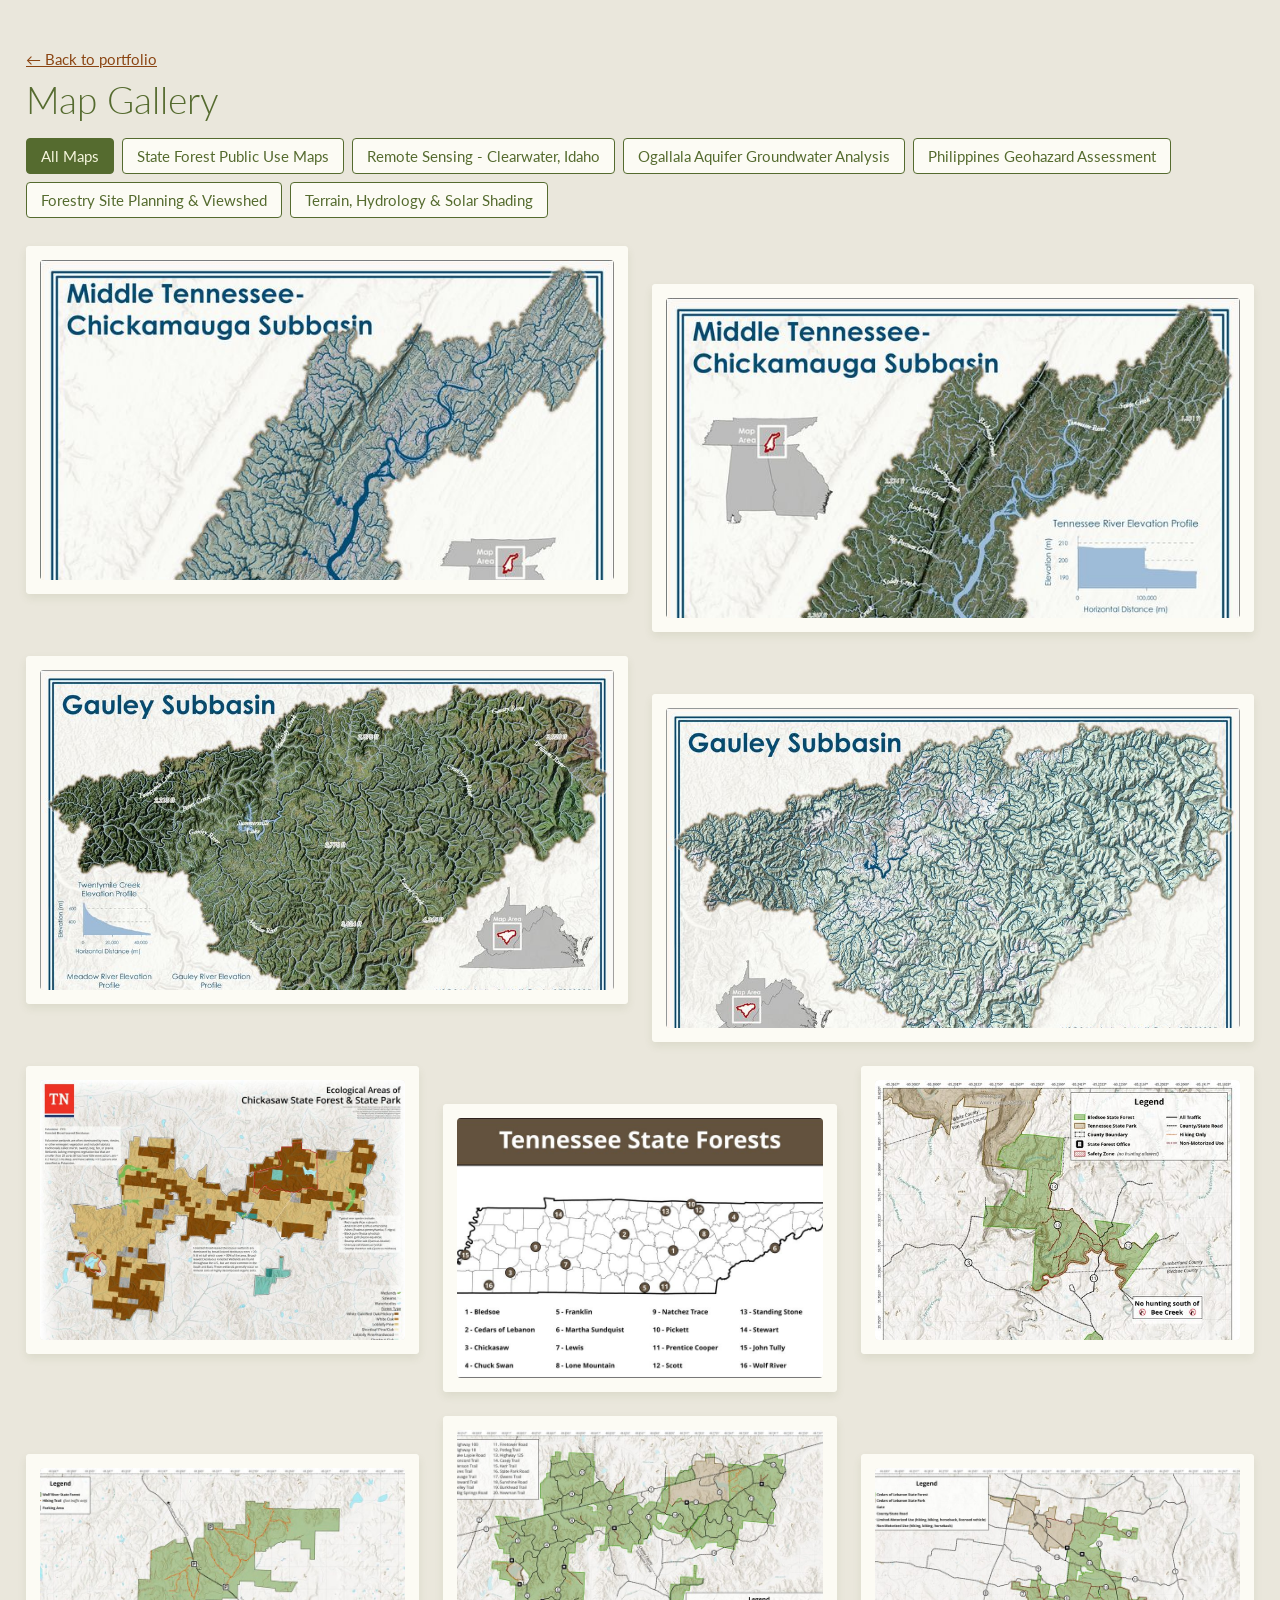
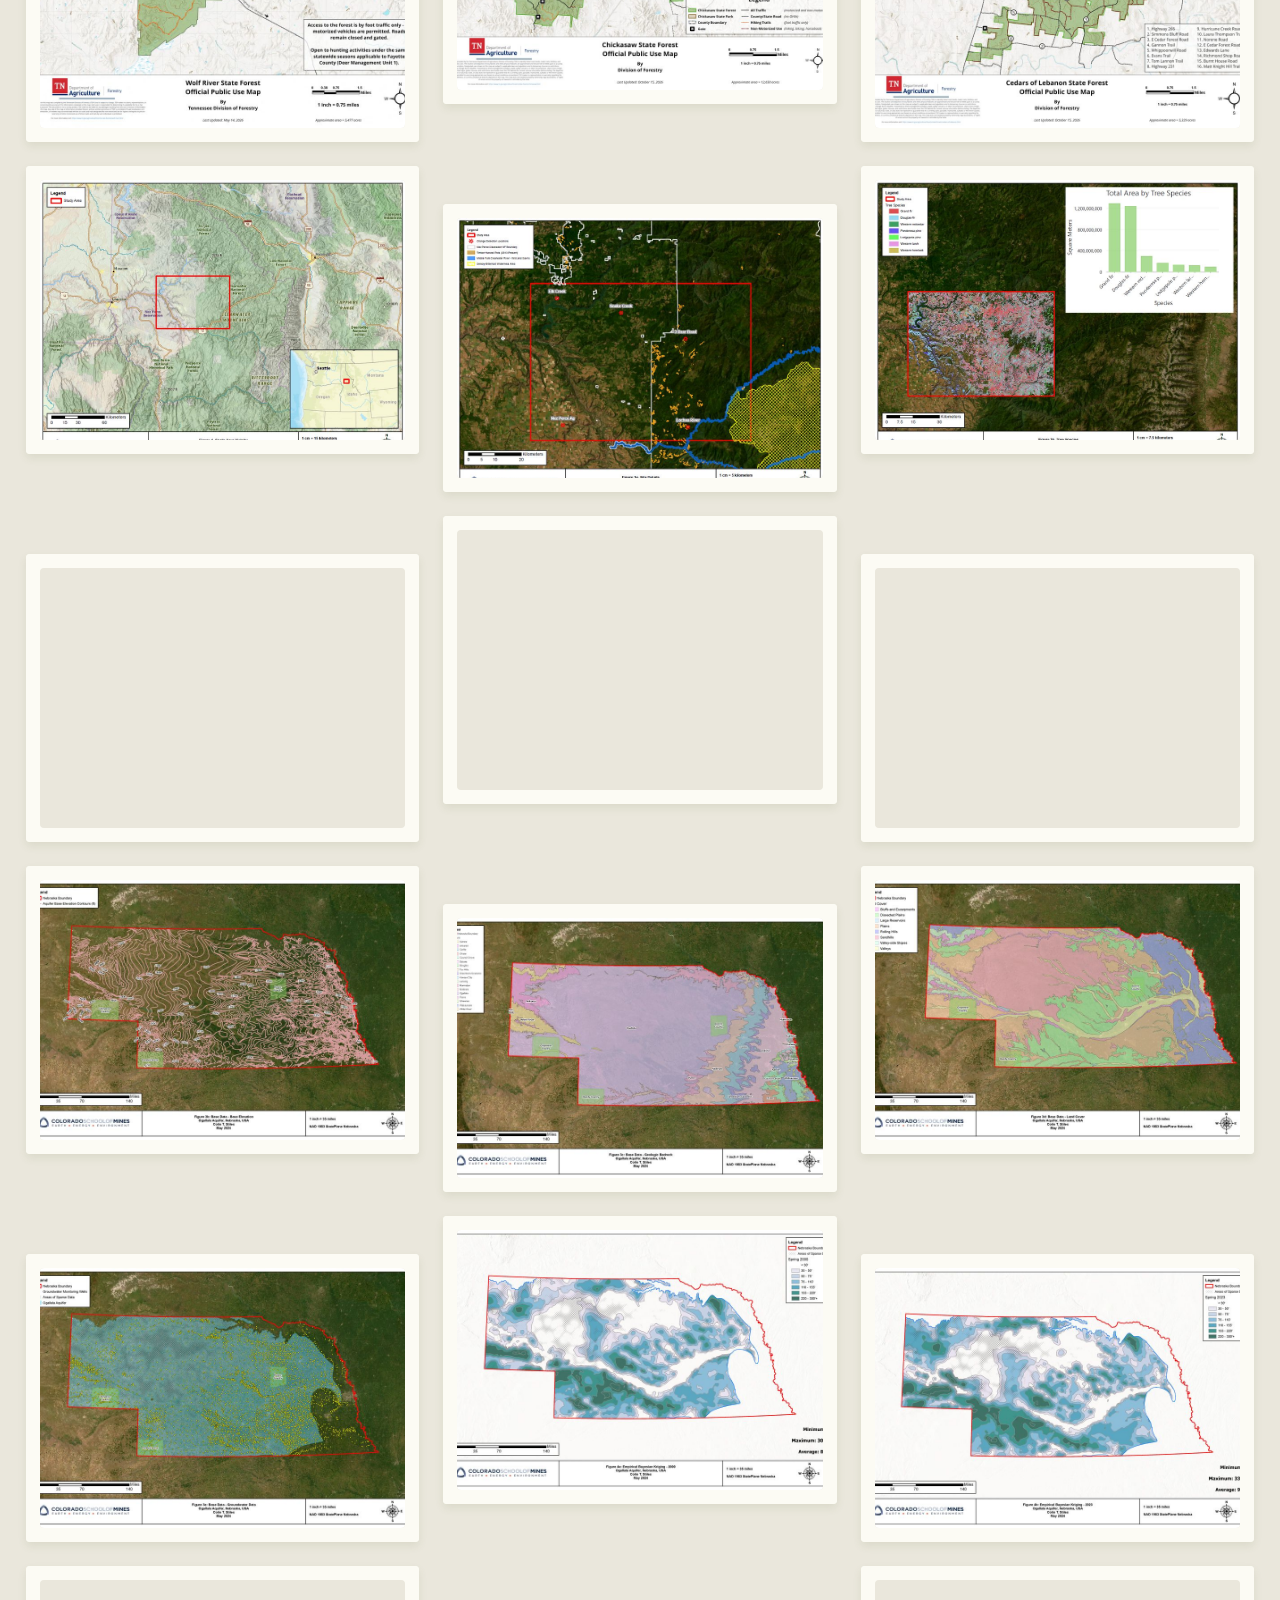
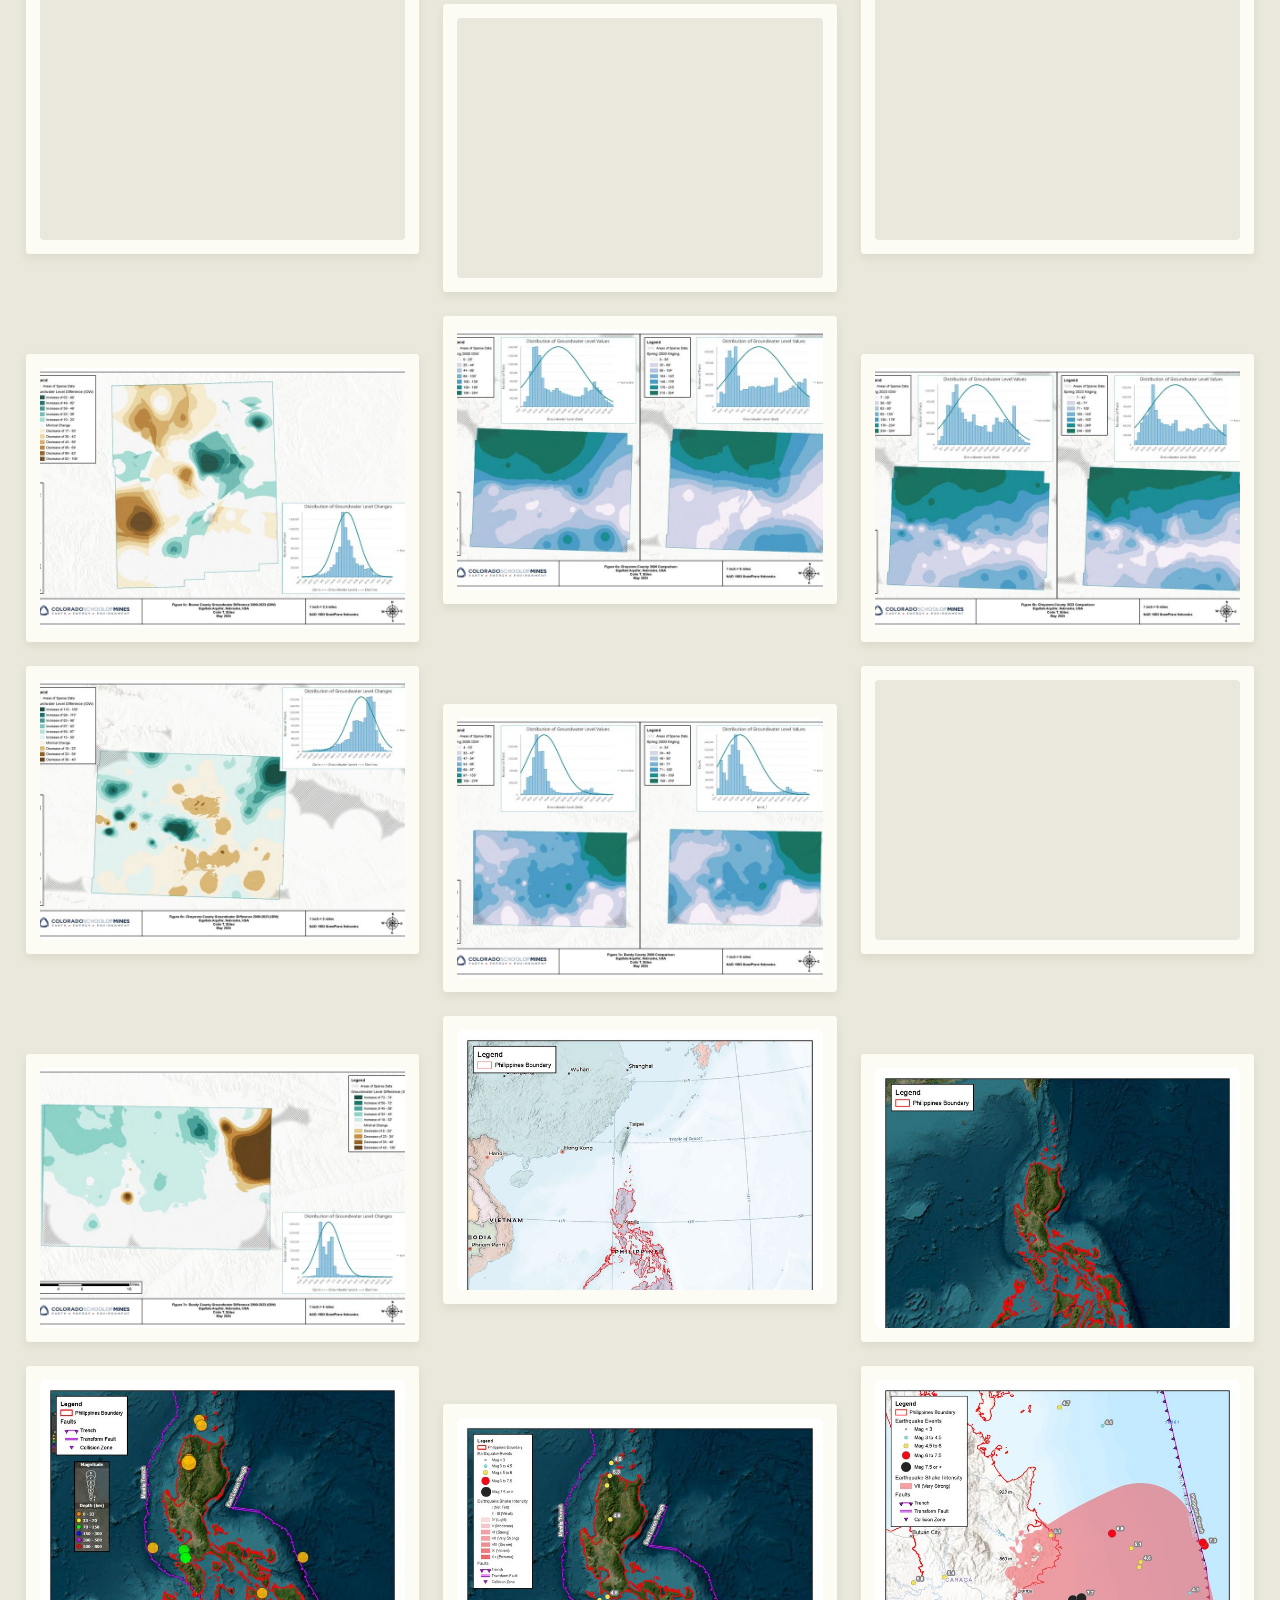
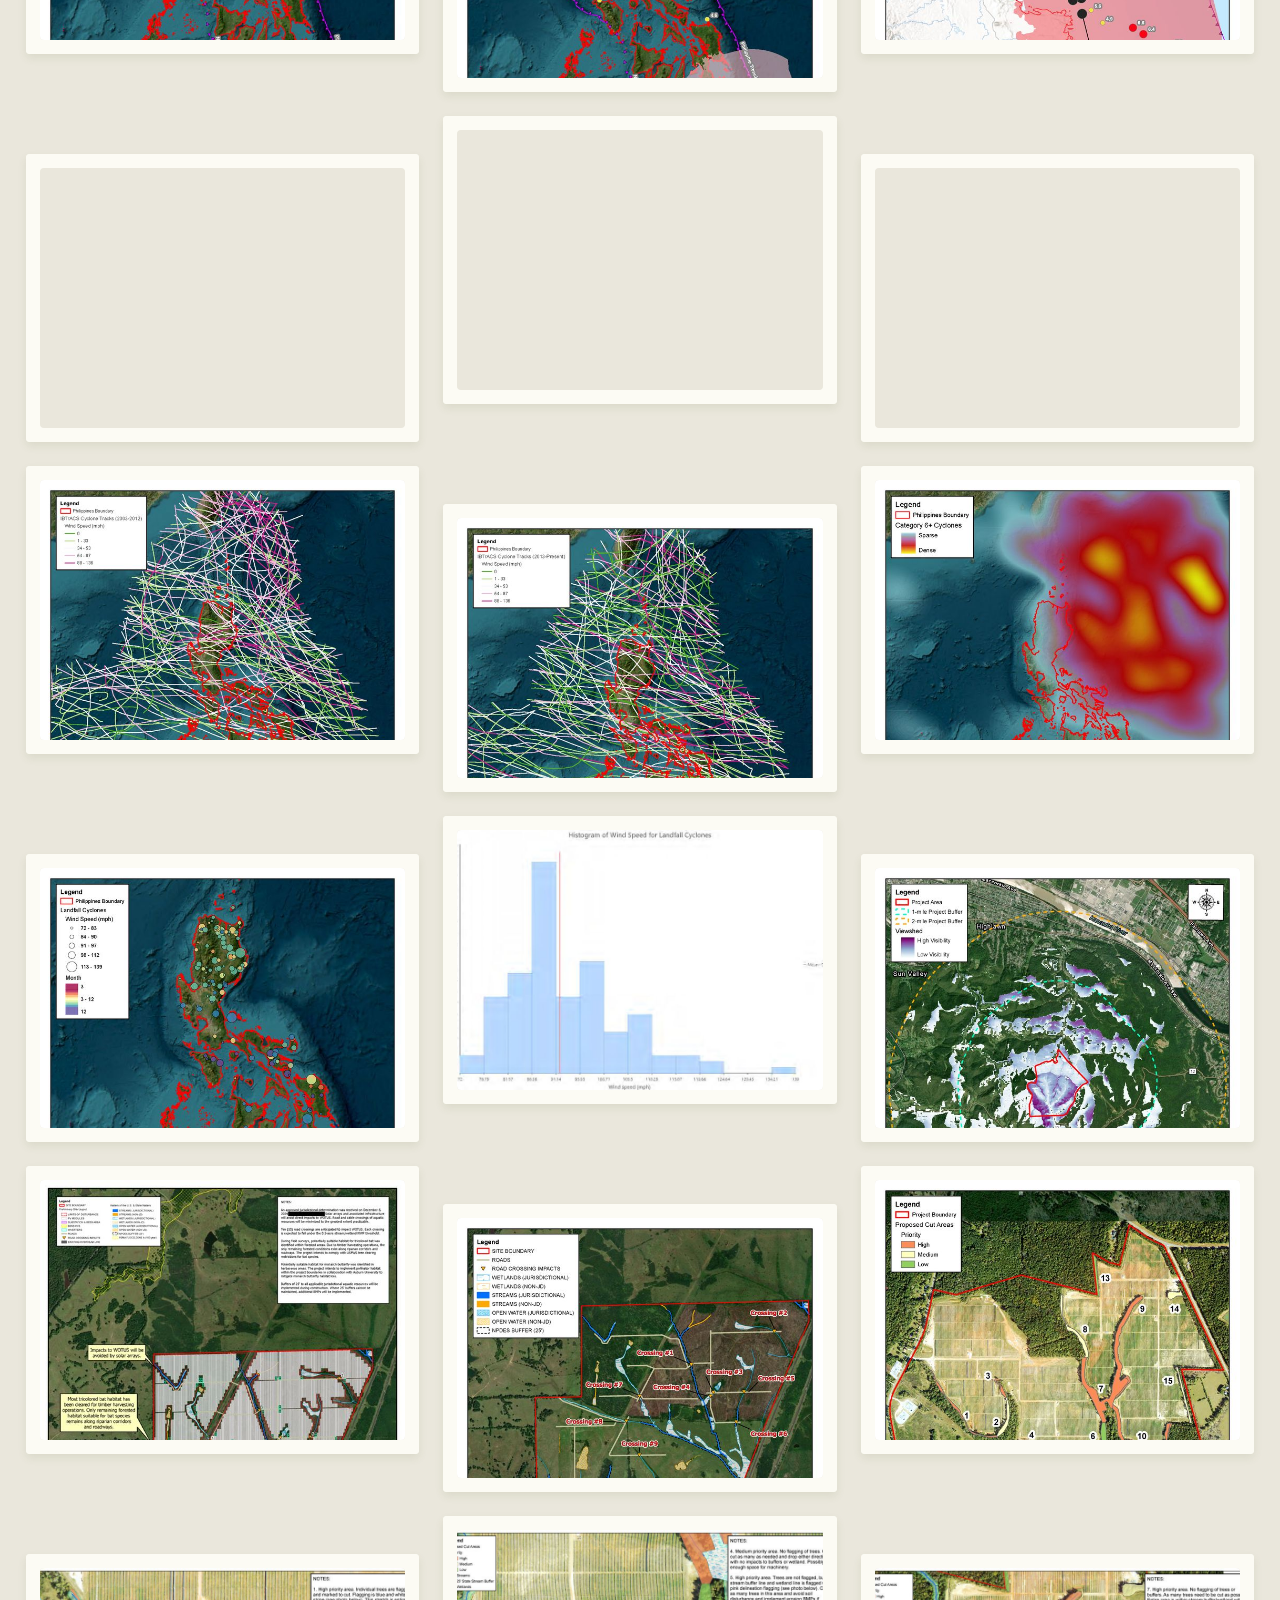
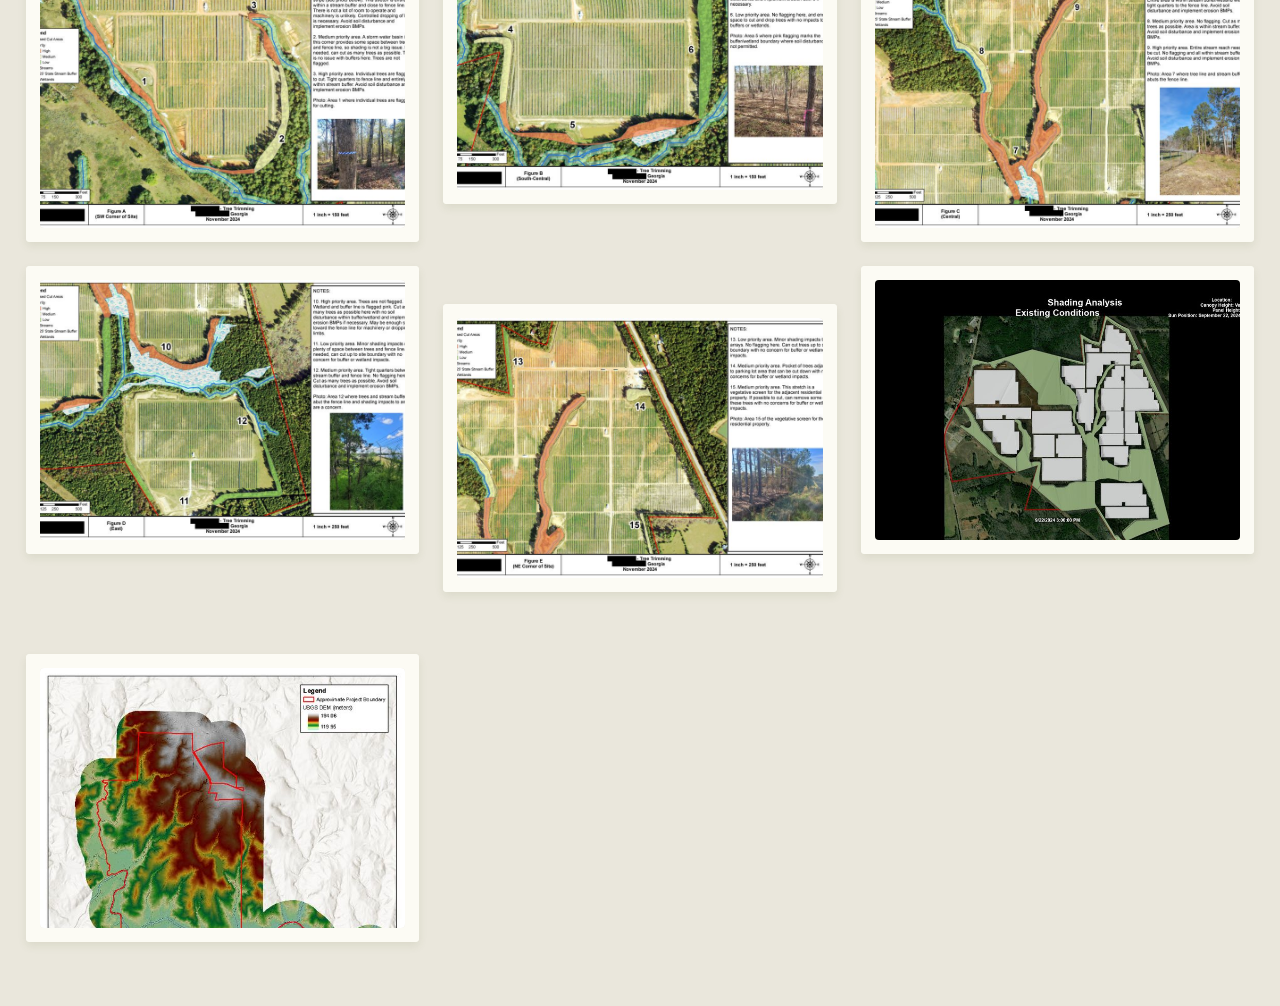
==== commit 788139c5: "Replace homepage with portfolio v2 New single-page design: contour hero, interactive Earth globe wit" ====
--- a/map-gallery.html
+++ b/map-gallery.html
@@ -129,7 +129,7 @@
 <body>
     <main class="gallery-shell">
     <div class="gallery-header">
-        <a class="gallery-back" href="index.html#projects">&larr; Back to portfolio</a>
+        <a class="gallery-back" href="index.html#work">&larr; Back to portfolio</a>
         <h1>Map Gallery</h1>
         <nav class="gallery-filters" aria-label="Map collections">
             <a href="map-gallery.html" data-filter="all">All Maps</a>
